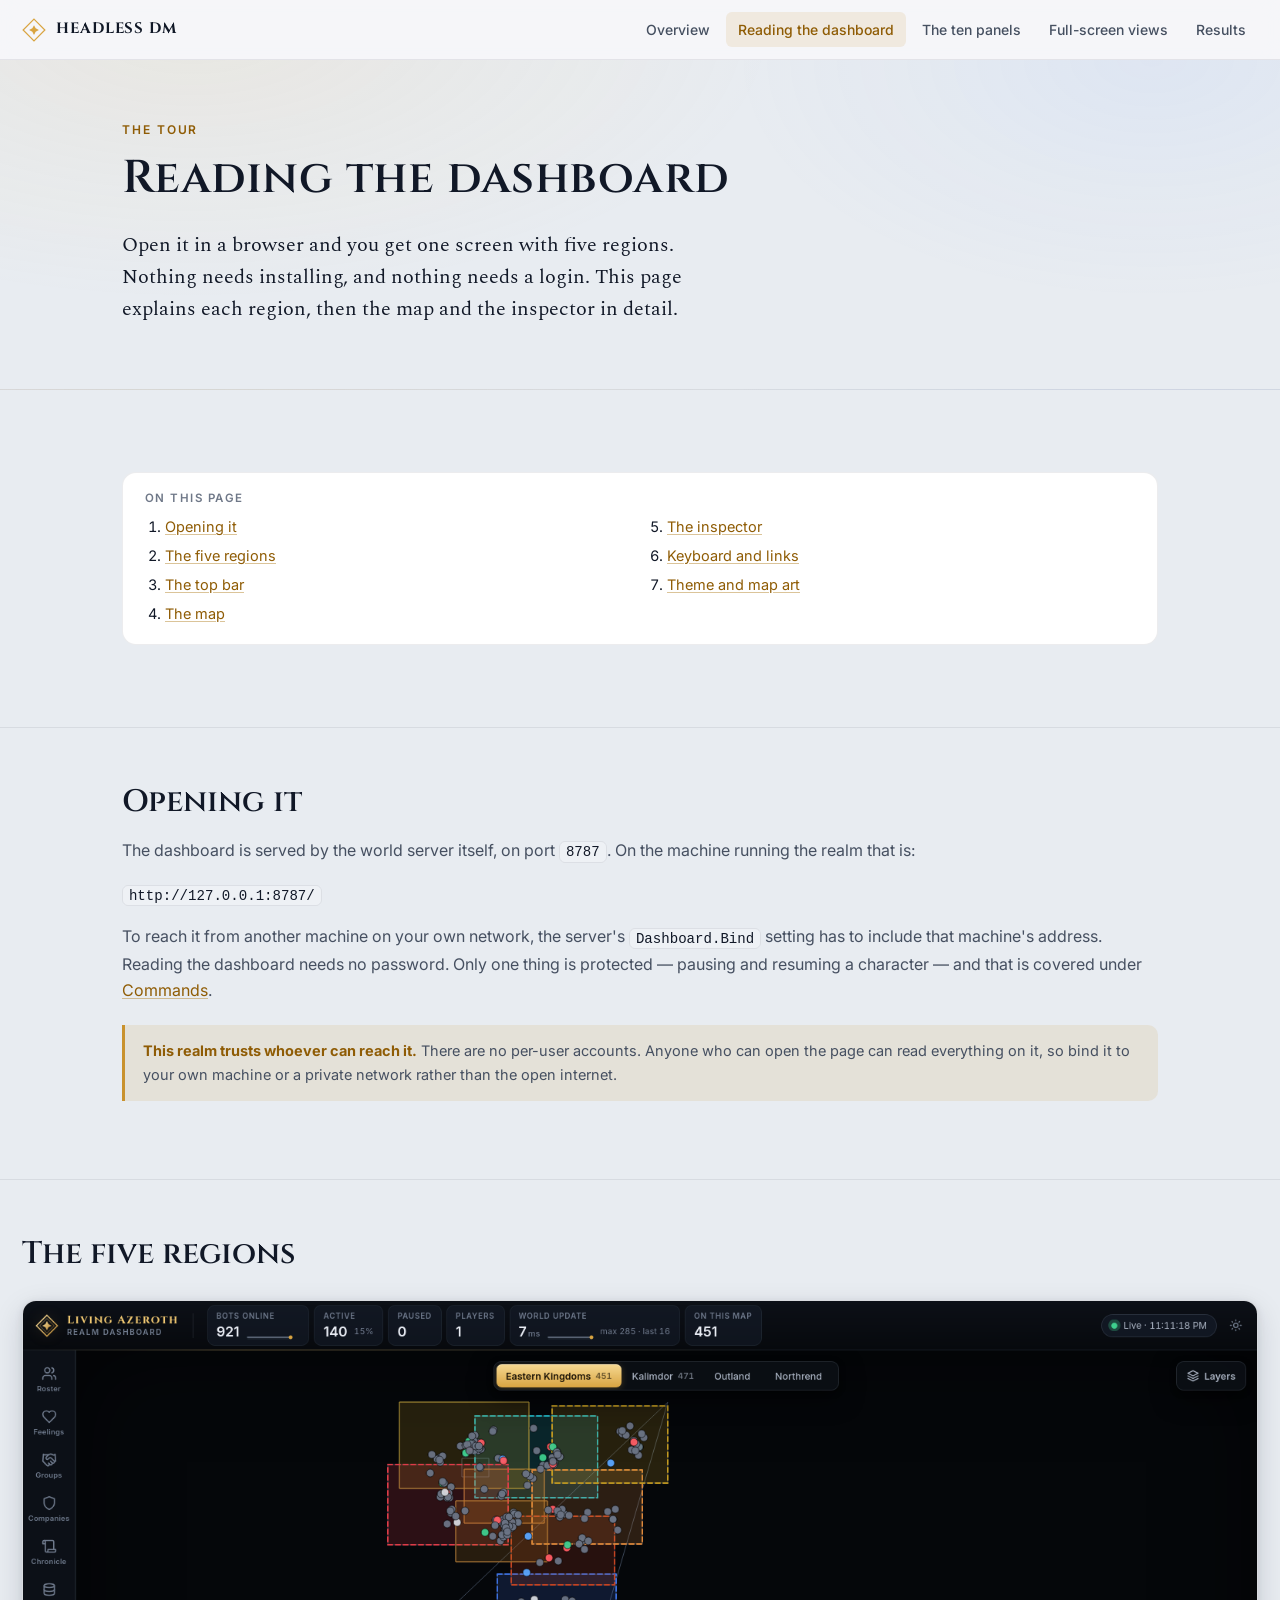
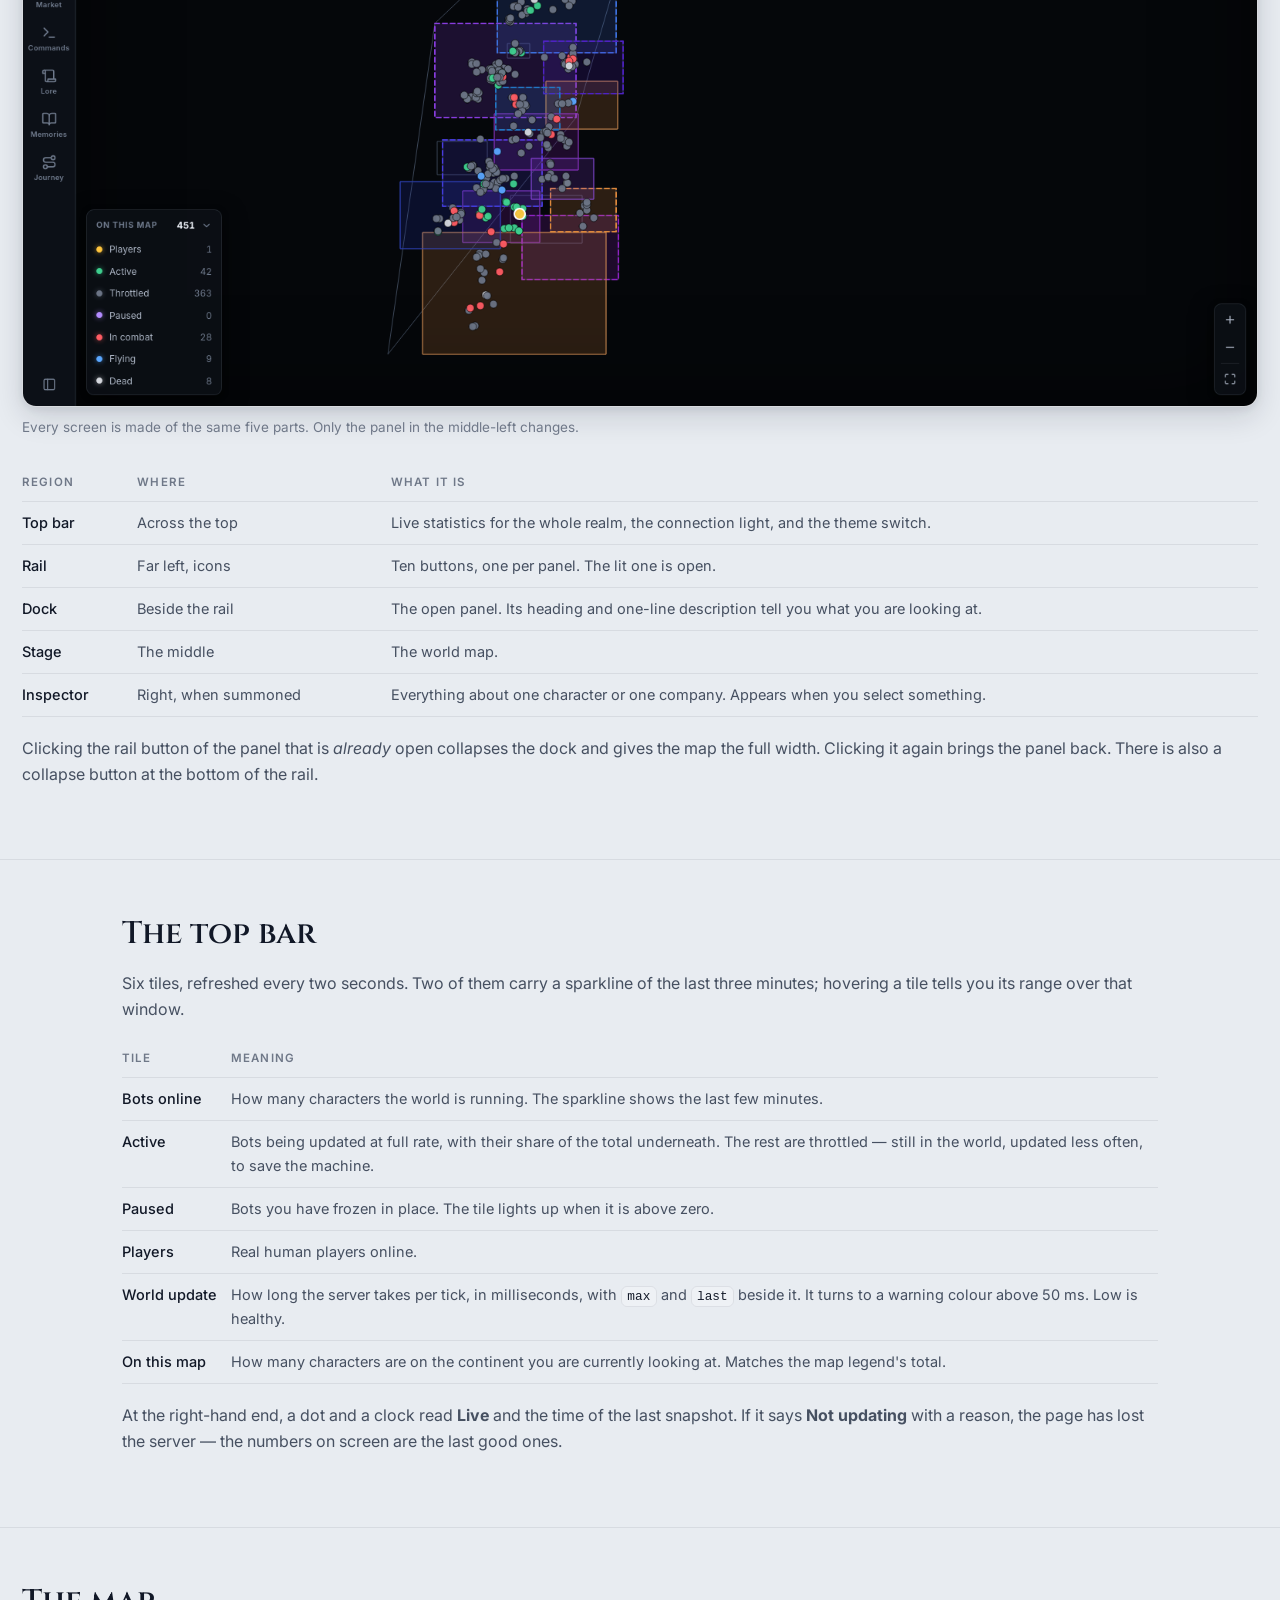
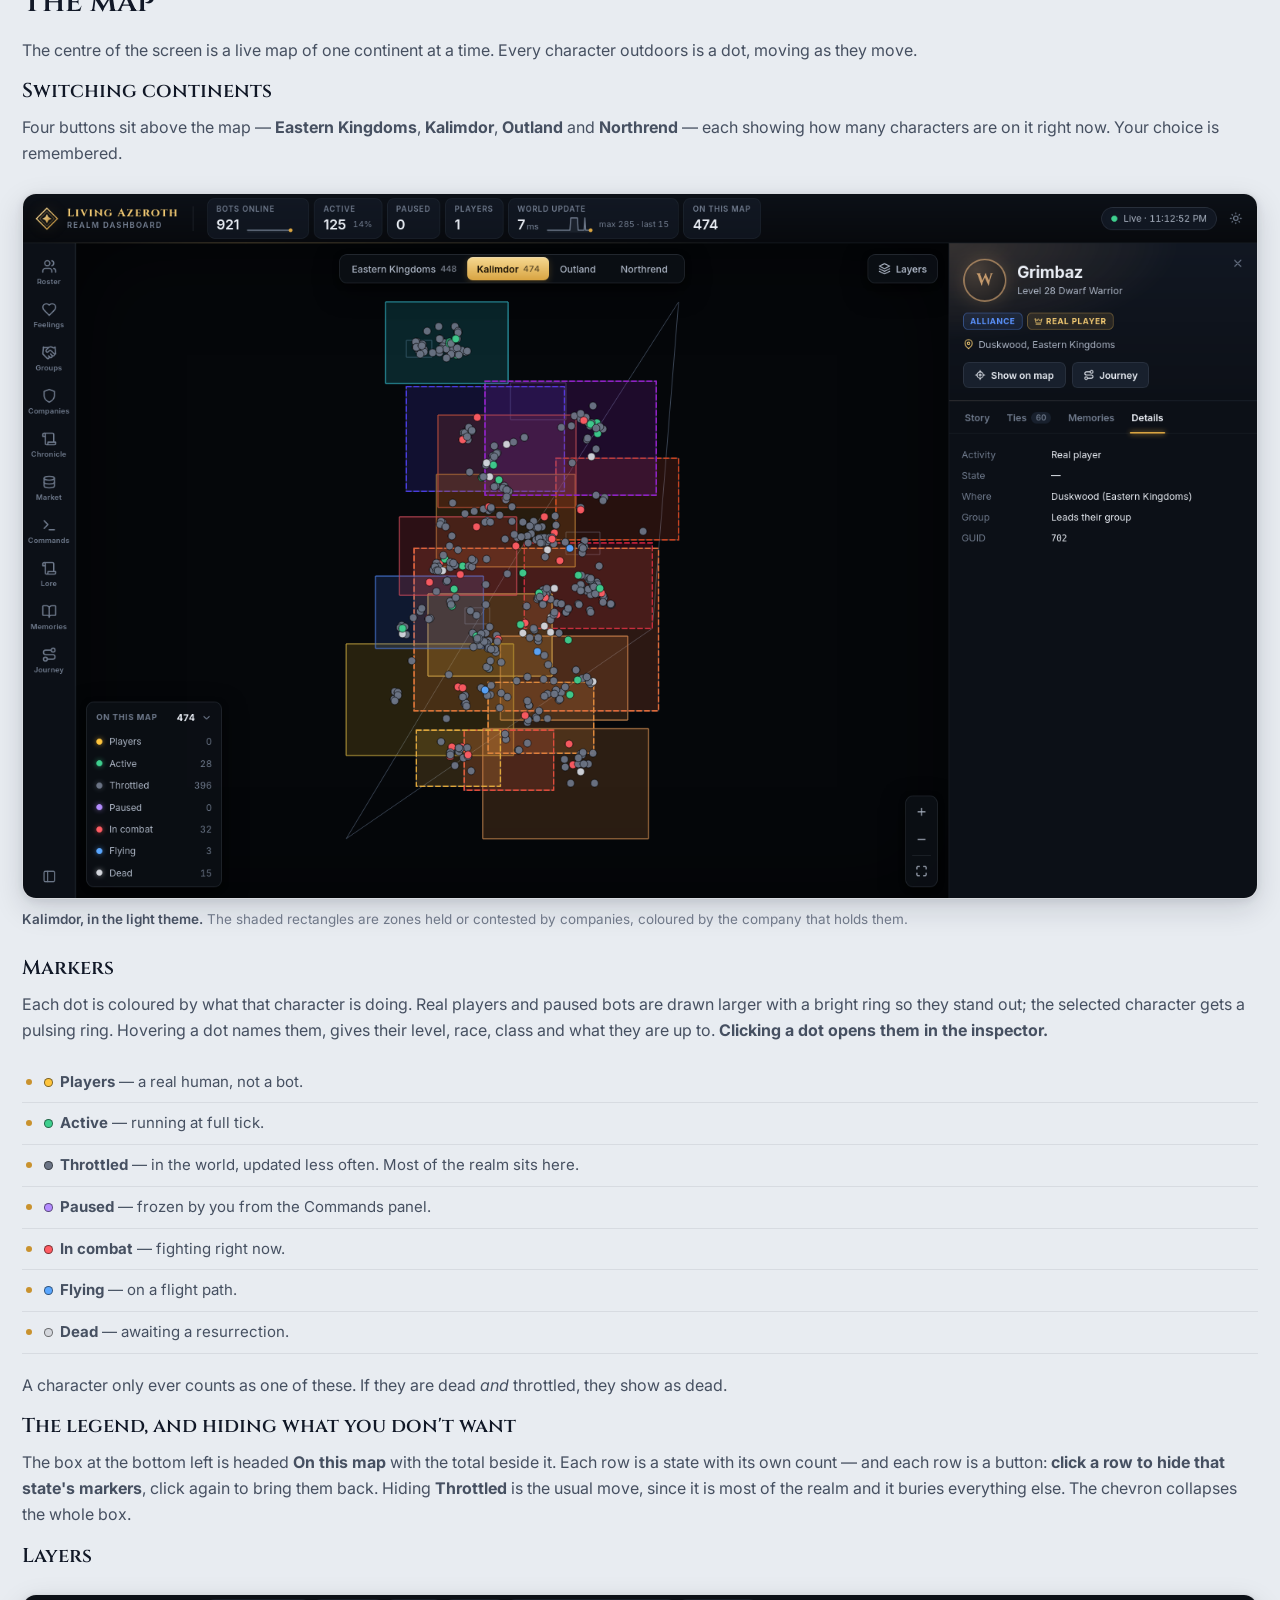
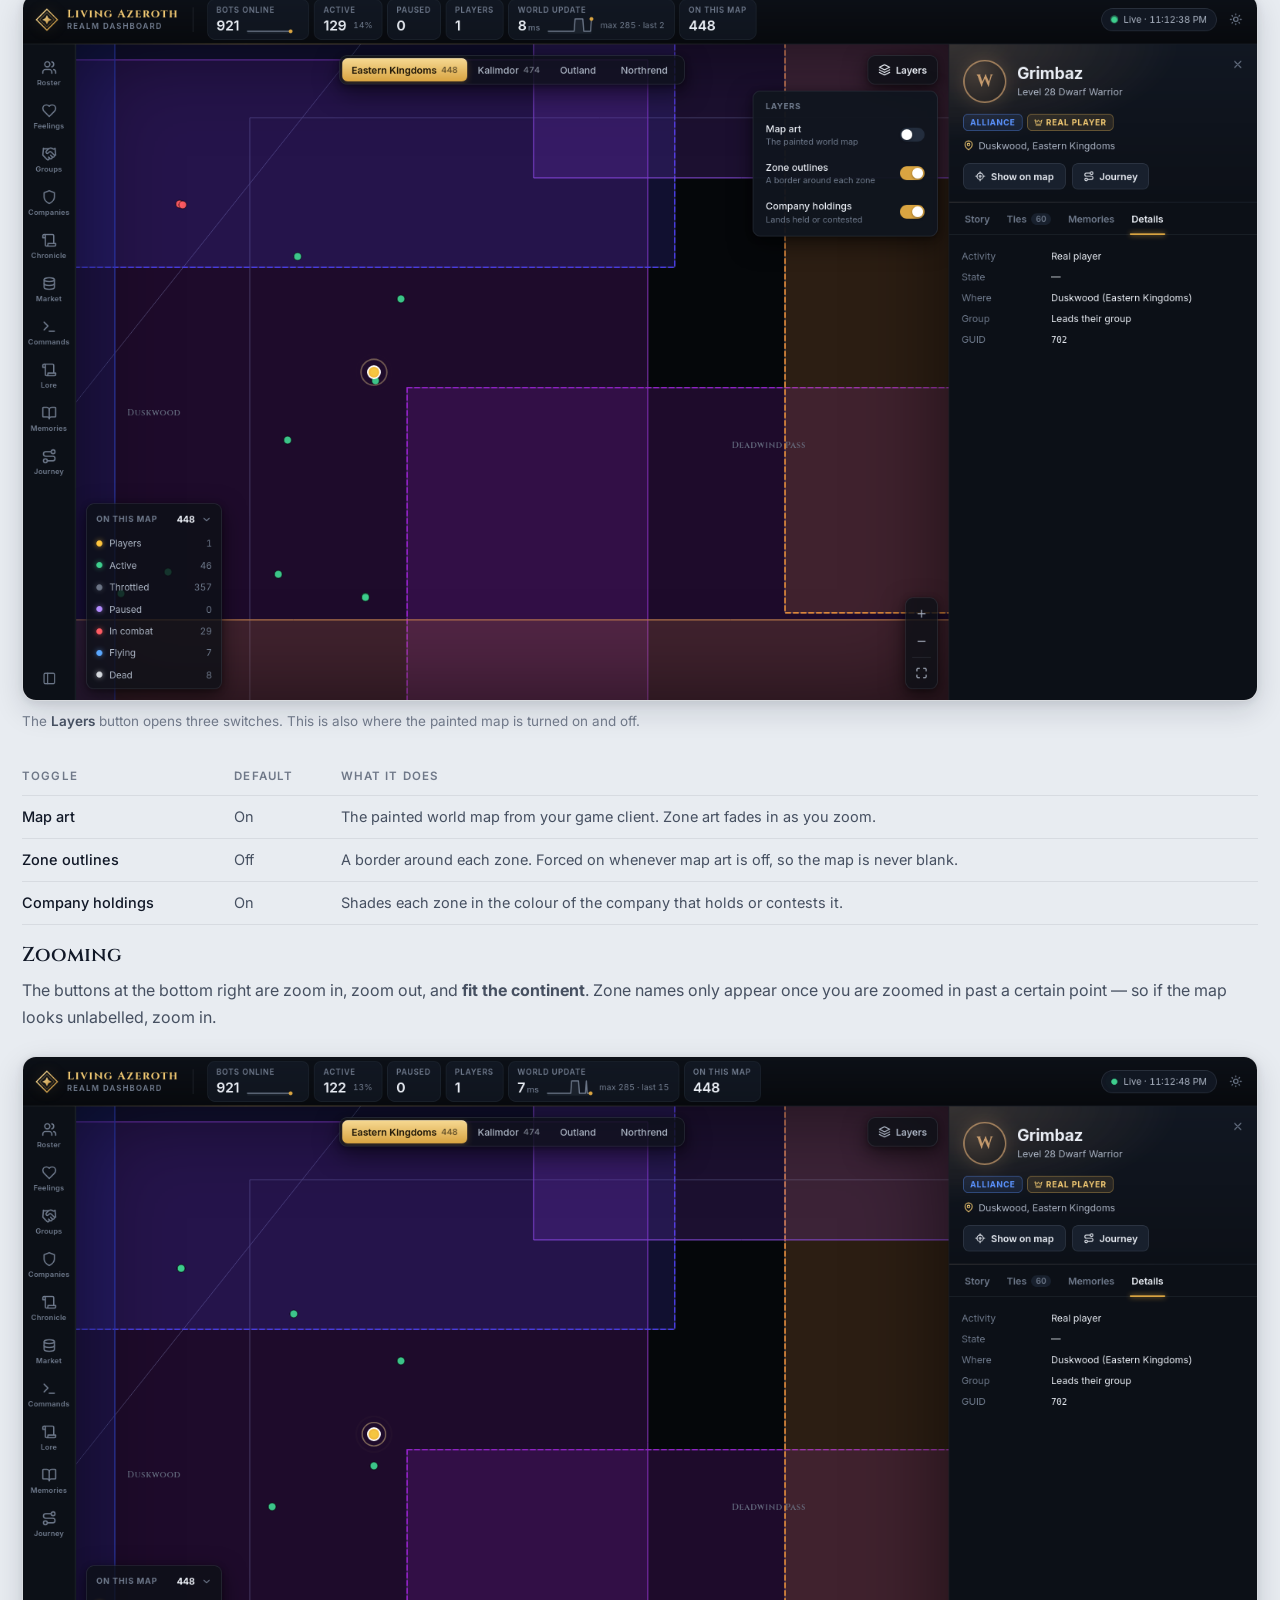
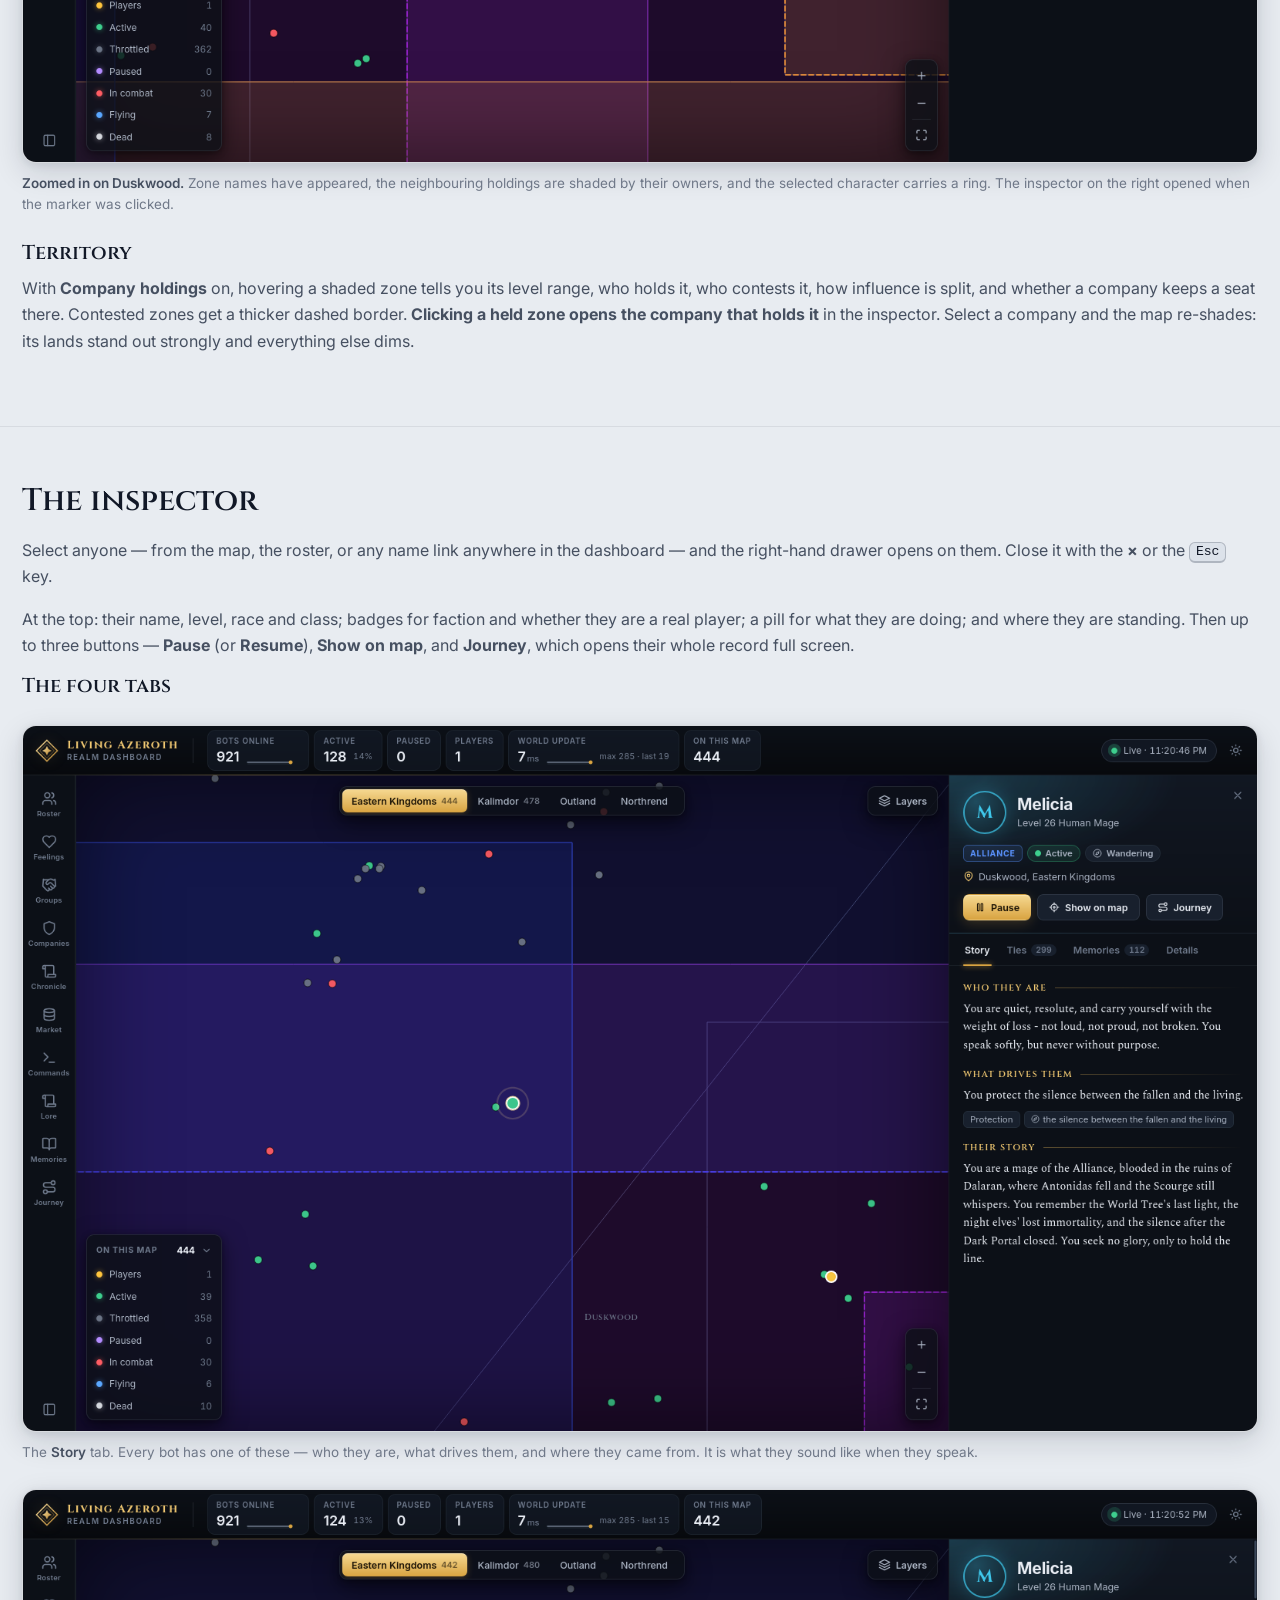
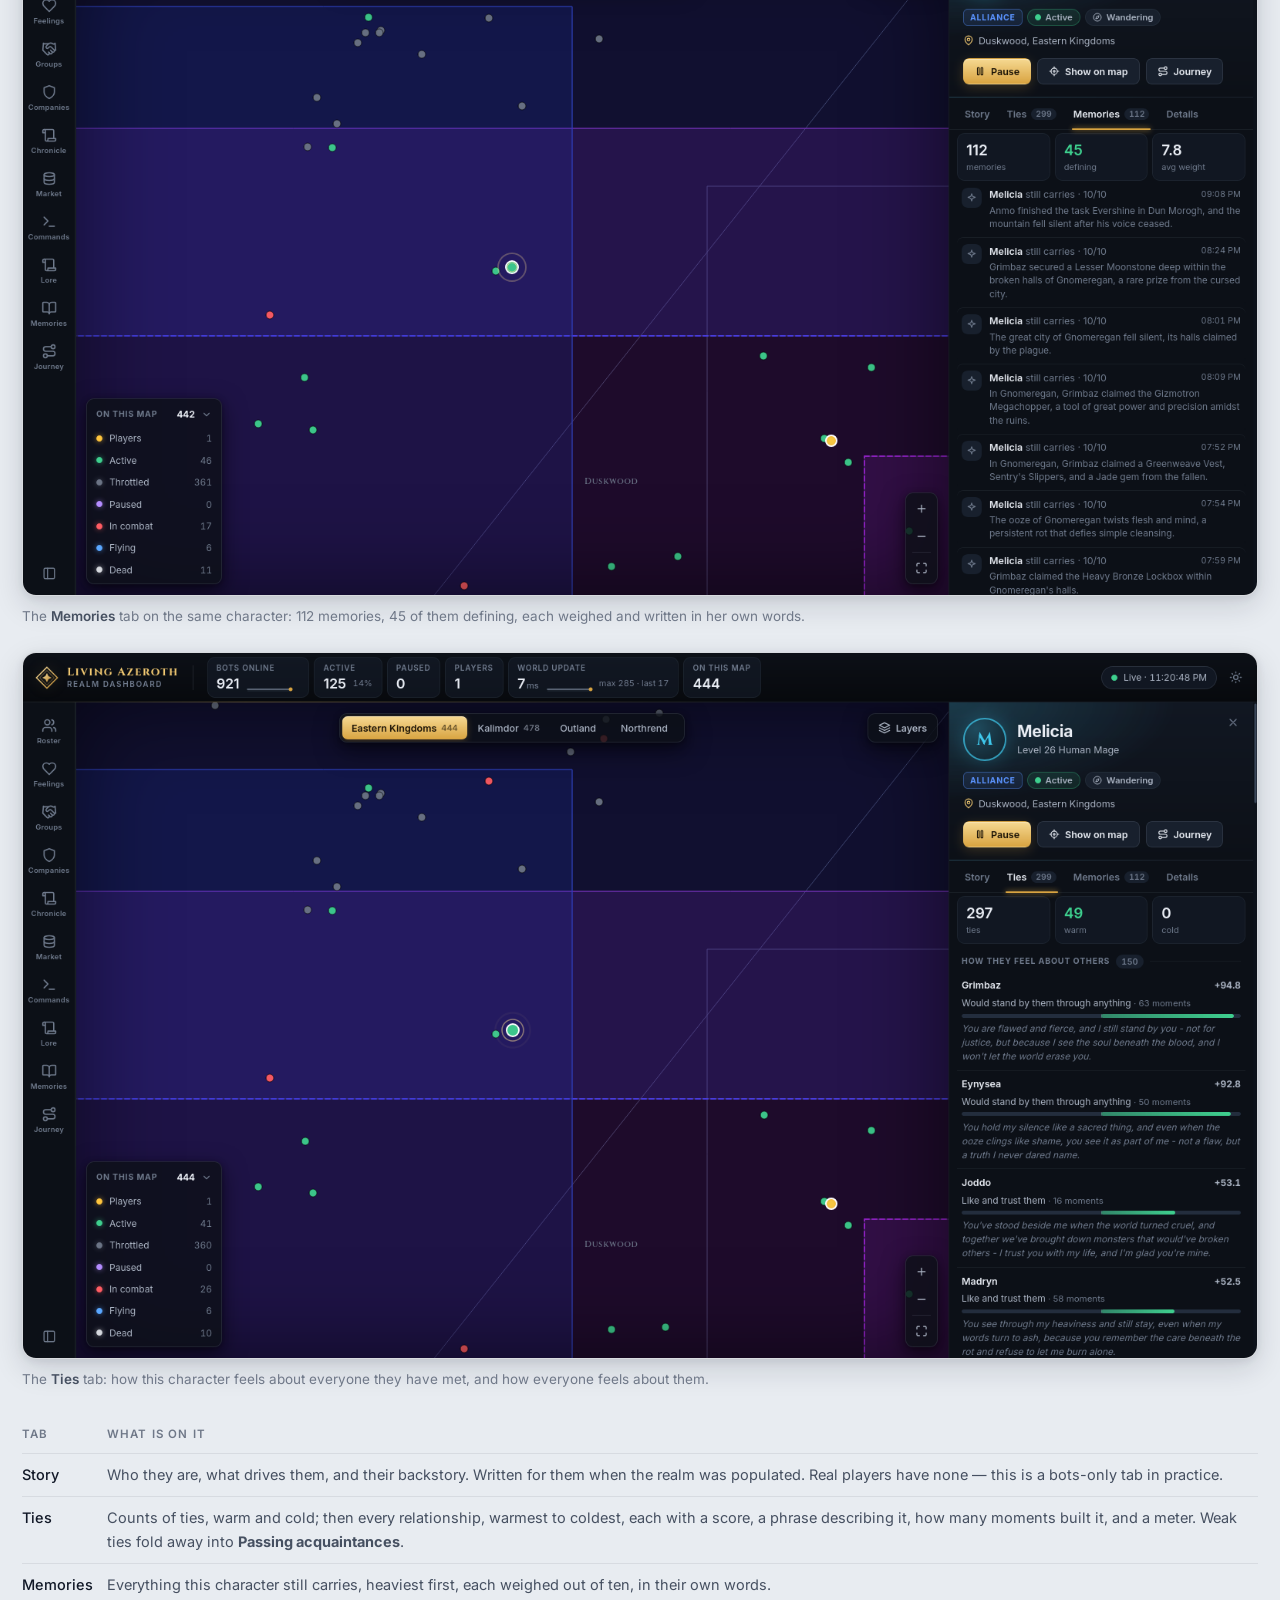
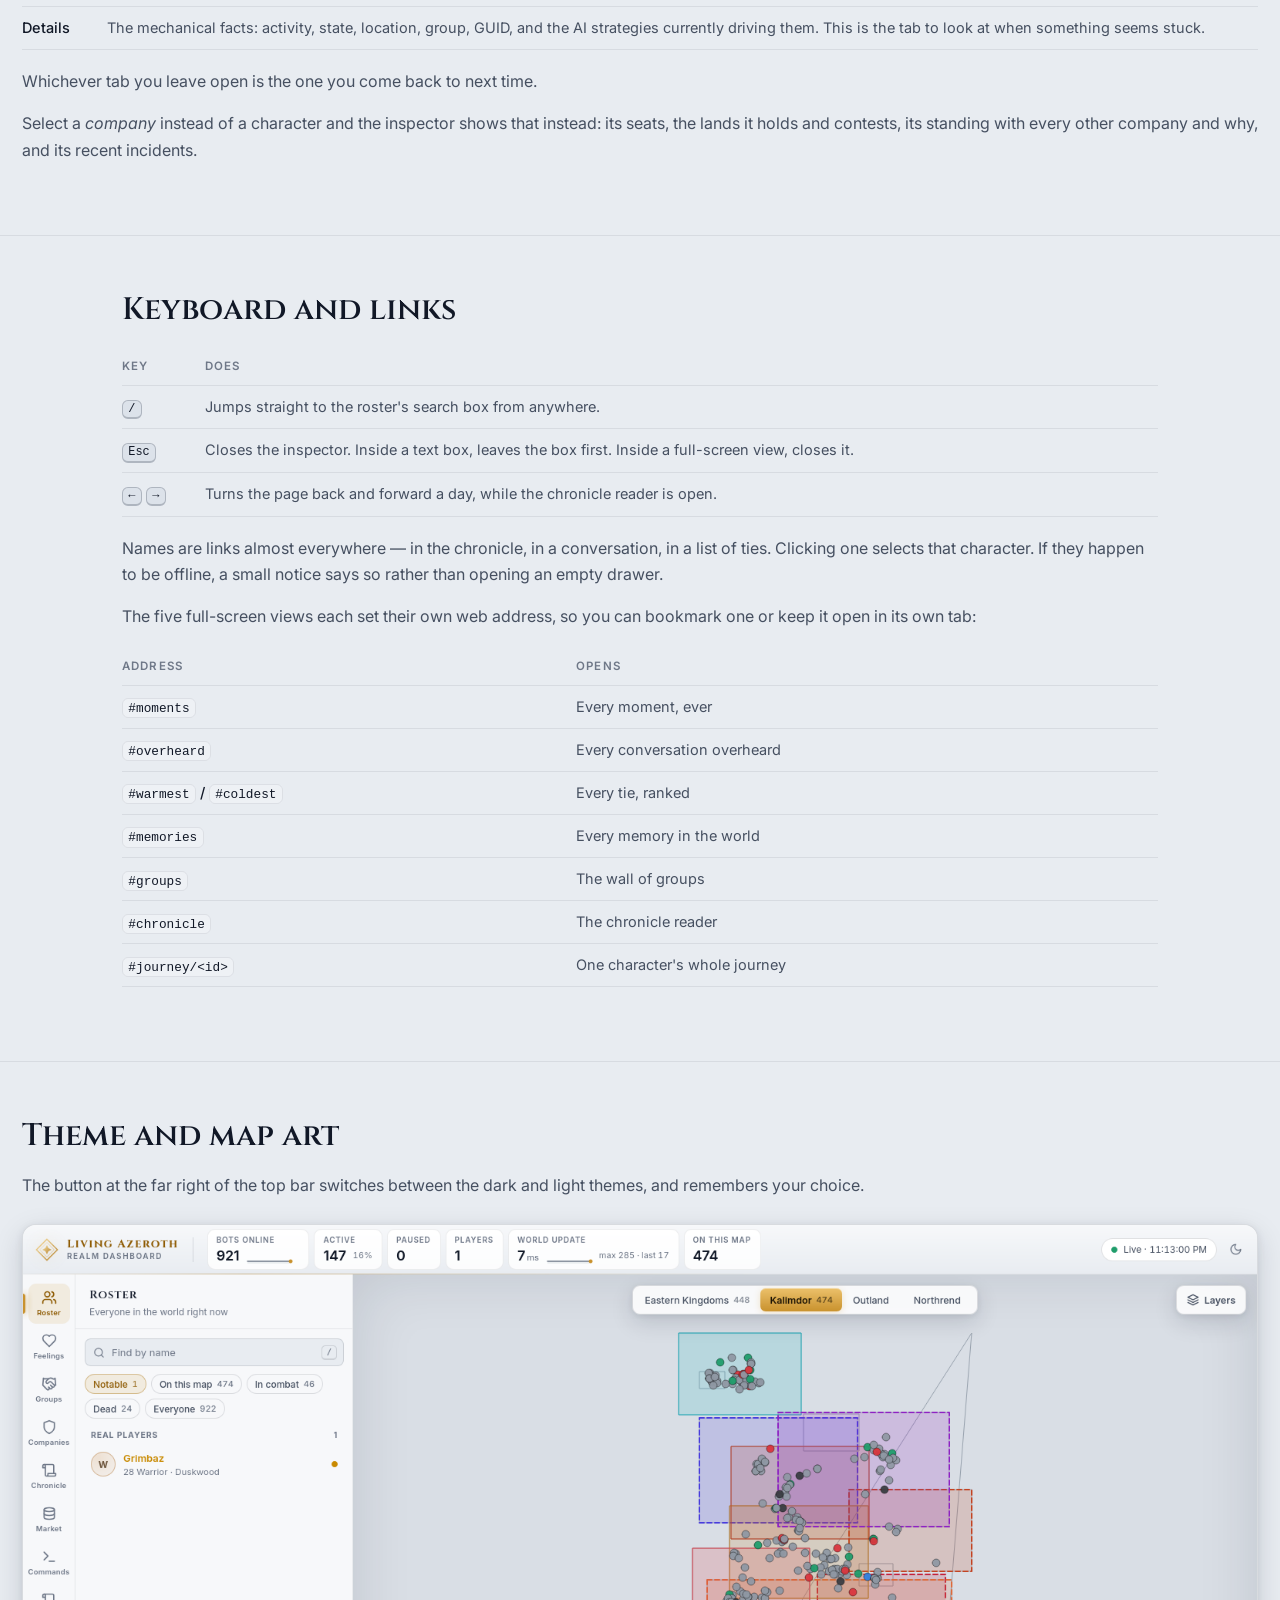
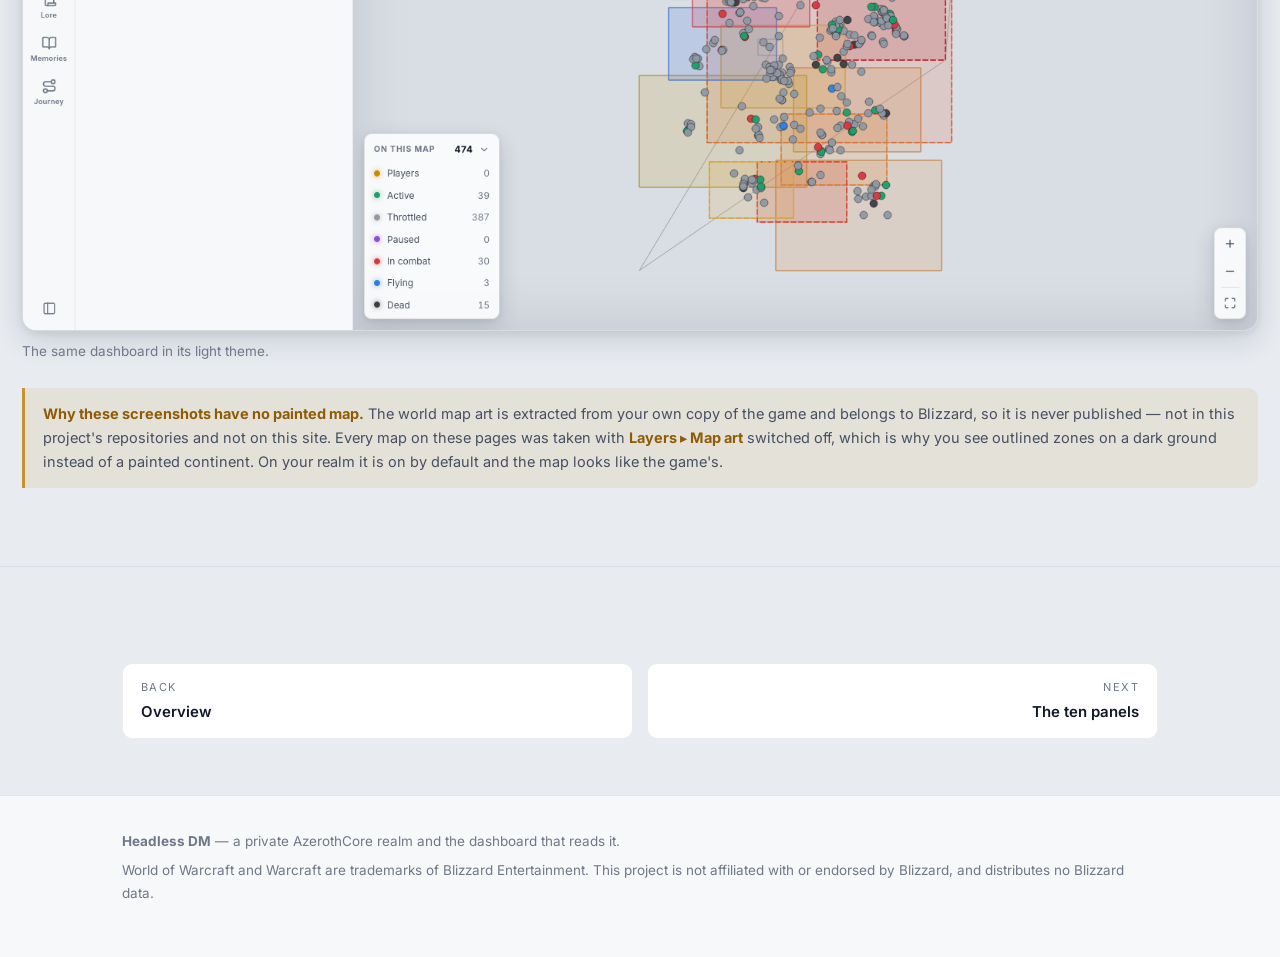
==== dashboard.html @ 5a41db03 "The project site: a guide to reading the realm A self-contained static site for GitHub Pages documen" ====
<!doctype html>
<html lang="en">
<head>
<meta charset="utf-8">
<meta name="viewport" content="width=device-width, initial-scale=1">
<title>Reading the dashboard · Headless DM</title>
<meta name="description" content="The anatomy of the Headless DM dashboard: the top bar, the panel rail, the world map, the inspector, and the keyboard shortcuts.">
<link rel="icon" href="data:image/svg+xml,%3Csvg xmlns='http://www.w3.org/2000/svg' viewBox='0 0 32 32'%3E%3Cpath d='M16 1.5 30.5 16 16 30.5 1.5 16Z' fill='none' stroke='%23d9a441' stroke-width='2'/%3E%3Cpath d='M16 9.5 18.2 13.8 22.5 16 18.2 18.2 16 22.5 13.8 18.2 9.5 16 13.8 13.8Z' fill='%23d9a441'/%3E%3C/svg%3E">
<link rel="preconnect" href="https://fonts.googleapis.com">
<link rel="preconnect" href="https://fonts.gstatic.com" crossorigin>
<link rel="stylesheet" href="https://fonts.googleapis.com/css2?family=Cinzel:wght@500;600;700&family=Inter:wght@400;500;600;700&family=Spectral:ital,wght@0,400;0,500;1,400&display=swap">
<link rel="stylesheet" href="css/site.css">
</head>
<body>

<nav class="nav">
  <a class="nav-brand" href="index.html">
    <svg width="24" height="24" viewBox="0 0 32 32" aria-hidden="true">
      <path d="M16 1.5 30.5 16 16 30.5 1.5 16Z" fill="none" stroke="#d9a441" stroke-width="1.6"/>
      <path d="M16 9.5 18.2 13.8 22.5 16 18.2 18.2 16 22.5 13.8 18.2 9.5 16 13.8 13.8Z" fill="#d9a441"/>
    </svg>
    Headless DM
  </a>
  <div class="nav-links">
    <a href="index.html">Overview</a>
    <a href="dashboard.html" class="on">Reading the dashboard</a>
    <a href="panels.html">The ten panels</a>
    <a href="views.html">Full-screen views</a>
    <a href="results.html">Results</a>
  </div>
</nav>

<header class="hero">
  <div class="wrap">
    <div class="eyebrow">The tour</div>
    <h1>Reading the dashboard</h1>
    <p class="lead">Open it in a browser and you get one screen with five regions. Nothing needs installing, and
    nothing needs a login. This page explains each region, then the map and the inspector in detail.</p>
  </div>
</header>

<section>
  <div class="wrap">
    <div class="toc">
      <h4>On this page</h4>
      <ol>
        <li><a href="#open">Opening it</a></li>
        <li><a href="#anatomy">The five regions</a></li>
        <li><a href="#topbar">The top bar</a></li>
        <li><a href="#map">The map</a></li>
        <li><a href="#inspector">The inspector</a></li>
        <li><a href="#keys">Keyboard and links</a></li>
        <li><a href="#theme">Theme and map art</a></li>
      </ol>
    </div>
  </div>
</section>

<section id="open">
  <div class="wrap">
    <h2>Opening it</h2>
    <p>The dashboard is served by the world server itself, on port <code>8787</code>. On the machine running the
    realm that is:</p>
    <p><code>http://127.0.0.1:8787/</code></p>
    <p>To reach it from another machine on your own network, the server's <code>Dashboard.Bind</code> setting has to
    include that machine's address. Reading the dashboard needs no password. Only one thing is protected — pausing
    and resuming a character — and that is covered under <a href="panels.html#commands">Commands</a>.</p>
    <div class="note">
      <p><b>This realm trusts whoever can reach it.</b> There are no per-user accounts. Anyone who can open the
      page can read everything on it, so bind it to your own machine or a private network rather than the open
      internet.</p>
    </div>
  </div>
</section>

<section id="anatomy">
  <div class="wrap-wide">
    <h2>The five regions</h2>
    <figure>
      <img src="img/panel-roster.png" alt="The dashboard with regions visible: statistics bar across the top, narrow icon rail on the left, the Roster panel beside it, and the map filling the rest.">
      <figcaption>Every screen is made of the same five parts. Only the panel in the middle-left changes.</figcaption>
    </figure>
    <div class="table-scroll">
      <table>
        <thead><tr><th>Region</th><th>Where</th><th>What it is</th></tr></thead>
        <tbody>
          <tr><td>Top bar</td><td>Across the top</td><td>Live statistics for the whole realm, the connection light, and the theme switch.</td></tr>
          <tr><td>Rail</td><td>Far left, icons</td><td>Ten buttons, one per panel. The lit one is open.</td></tr>
          <tr><td>Dock</td><td>Beside the rail</td><td>The open panel. Its heading and one-line description tell you what you are looking at.</td></tr>
          <tr><td>Stage</td><td>The middle</td><td>The world map.</td></tr>
          <tr><td>Inspector</td><td>Right, when summoned</td><td>Everything about one character or one company. Appears when you select something.</td></tr>
        </tbody>
      </table>
    </div>
    <p>Clicking the rail button of the panel that is <em>already</em> open collapses the dock and gives the map the
    full width. Clicking it again brings the panel back. There is also a collapse button at the bottom of the rail.</p>
  </div>
</section>

<section id="topbar">
  <div class="wrap">
    <h2>The top bar</h2>
    <p>Six tiles, refreshed every two seconds. Two of them carry a sparkline of the last three minutes; hovering a
    tile tells you its range over that window.</p>
    <div class="table-scroll">
      <table>
        <thead><tr><th>Tile</th><th>Meaning</th></tr></thead>
        <tbody>
          <tr><td>Bots online</td><td>How many characters the world is running. The sparkline shows the last few minutes.</td></tr>
          <tr><td>Active</td><td>Bots being updated at full rate, with their share of the total underneath. The rest are throttled — still in the world, updated less often, to save the machine.</td></tr>
          <tr><td>Paused</td><td>Bots you have frozen in place. The tile lights up when it is above zero.</td></tr>
          <tr><td>Players</td><td>Real human players online.</td></tr>
          <tr><td>World update</td><td>How long the server takes per tick, in milliseconds, with <code>max</code> and <code>last</code> beside it. It turns to a warning colour above 50 ms. Low is healthy.</td></tr>
          <tr><td>On this map</td><td>How many characters are on the continent you are currently looking at. Matches the map legend's total.</td></tr>
        </tbody>
      </table>
    </div>
    <p>At the right-hand end, a dot and a clock read <b>Live</b> and the time of the last snapshot. If it says
    <b>Not updating</b> with a reason, the page has lost the server — the numbers on screen are the last good ones.</p>
  </div>
</section>

<section id="map">
  <div class="wrap-wide">
    <h2>The map</h2>
    <p>The centre of the screen is a live map of one continent at a time. Every character outdoors is a dot, moving
    as they move.</p>

    <h3>Switching continents</h3>
    <p>Four buttons sit above the map — <b>Eastern Kingdoms</b>, <b>Kalimdor</b>, <b>Outland</b> and
    <b>Northrend</b> — each showing how many characters are on it right now. Your choice is remembered.</p>
    <figure>
      <img src="img/map-kalimdor.png" alt="The map switched to Kalimdor in the light theme, zones shaded in company colours, hundreds of markers spread across the continent.">
      <figcaption><b>Kalimdor, in the light theme.</b> The shaded rectangles are zones held or contested by
      companies, coloured by the company that holds them.</figcaption>
    </figure>

    <h3>Markers</h3>
    <p>Each dot is coloured by what that character is doing. Real players and paused bots are drawn larger with a
    bright ring so they stand out; the selected character gets a pulsing ring. Hovering a dot names them, gives
    their level, race, class and what they are up to. <b>Clicking a dot opens them in the inspector.</b></p>
    <ul class="plain">
      <li><span class="dot d-players"></span><b>Players</b> — a real human, not a bot.</li>
      <li><span class="dot d-active"></span><b>Active</b> — running at full tick.</li>
      <li><span class="dot d-idle"></span><b>Throttled</b> — in the world, updated less often. Most of the realm sits here.</li>
      <li><span class="dot d-paused"></span><b>Paused</b> — frozen by you from the Commands panel.</li>
      <li><span class="dot d-combat"></span><b>In combat</b> — fighting right now.</li>
      <li><span class="dot d-flight"></span><b>Flying</b> — on a flight path.</li>
      <li><span class="dot d-dead"></span><b>Dead</b> — awaiting a resurrection.</li>
    </ul>
    <p>A character only ever counts as one of these. If they are dead <em>and</em> throttled, they show as dead.</p>

    <h3>The legend, and hiding what you don't want</h3>
    <p>The box at the bottom left is headed <b>On this map</b> with the total beside it. Each row is a state with
    its own count — and each row is a button: <b>click a row to hide that state's markers</b>, click again to bring
    them back. Hiding <b>Throttled</b> is the usual move, since it is most of the realm and it buries everything
    else. The chevron collapses the whole box.</p>

    <h3>Layers</h3>
    <figure>
      <img src="img/map-layers.png" alt="The Layers popover open over the map, showing three toggle switches: Map art off, Zone outlines on, Company holdings on.">
      <figcaption>The <b>Layers</b> button opens three switches. This is also where the painted map is turned on
      and off.</figcaption>
    </figure>
    <div class="table-scroll">
      <table>
        <thead><tr><th>Toggle</th><th>Default</th><th>What it does</th></tr></thead>
        <tbody>
          <tr><td>Map art</td><td>On</td><td>The painted world map from your game client. Zone art fades in as you zoom.</td></tr>
          <tr><td>Zone outlines</td><td>Off</td><td>A border around each zone. Forced on whenever map art is off, so the map is never blank.</td></tr>
          <tr><td>Company holdings</td><td>On</td><td>Shades each zone in the colour of the company that holds or contests it.</td></tr>
        </tbody>
      </table>
    </div>

    <h3>Zooming</h3>
    <p>The buttons at the bottom right are zoom in, zoom out, and <b>fit the continent</b>. Zone names only appear
    once you are zoomed in past a certain point — so if the map looks unlabelled, zoom in.</p>
    <figure>
      <img src="img/map-zoom.png" alt="The map zoomed into Duskwood and Deadwind Pass, zone names labelled, a selected player marker with a ring, and the inspector open on the right.">
      <figcaption><b>Zoomed in on Duskwood.</b> Zone names have appeared, the neighbouring holdings are shaded by
      their owners, and the selected character carries a ring. The inspector on the right opened when the marker
      was clicked.</figcaption>
    </figure>

    <h3>Territory</h3>
    <p>With <b>Company holdings</b> on, hovering a shaded zone tells you its level range, who holds it, who
    contests it, how influence is split, and whether a company keeps a seat there. Contested zones get a thicker
    dashed border. <b>Clicking a held zone opens the company that holds it</b> in the inspector. Select a company
    and the map re-shades: its lands stand out strongly and everything else dims.</p>
  </div>
</section>

<section id="inspector">
  <div class="wrap-wide">
    <h2>The inspector</h2>
    <p>Select anyone — from the map, the roster, or any name link anywhere in the dashboard — and the right-hand
    drawer opens on them. Close it with the <b>×</b> or the <kbd>Esc</kbd> key.</p>
    <p>At the top: their name, level, race and class; badges for faction and whether they are a real player; a pill
    for what they are doing; and where they are standing. Then up to three buttons — <b>Pause</b> (or
    <b>Resume</b>), <b>Show on map</b>, and <b>Journey</b>, which opens their whole record full screen.</p>

    <h3>The four tabs</h3>
    <figure>
      <img src="img/inspector-story.png" alt="The inspector open on Melicia, a level 26 human mage, showing the Story tab with sections headed Who they are, What drives them, and Their story.">
      <figcaption>The <b>Story</b> tab. Every bot has one of these — who they are, what drives them, and where
      they came from. It is what they sound like when they speak.</figcaption>
    </figure>
    <figure>
      <img src="img/inspector-memories.png" alt="The inspector Memories tab showing 112 memories, 45 defining, average weight 7.8, and a list of memories each weighed ten out of ten.">
      <figcaption>The <b>Memories</b> tab on the same character: 112 memories, 45 of them defining, each weighed
      and written in her own words.</figcaption>
    </figure>
    <figure>
      <img src="img/inspector-ties.png" alt="The inspector open on a character with the Ties tab selected, showing counts and a list of relationships with scores and meters.">
      <figcaption>The <b>Ties</b> tab: how this character feels about everyone they have met, and how everyone
      feels about them.</figcaption>
    </figure>
    <div class="table-scroll">
      <table>
        <thead><tr><th>Tab</th><th>What is on it</th></tr></thead>
        <tbody>
          <tr><td>Story</td><td>Who they are, what drives them, and their backstory. Written for them when the realm was populated. Real players have none — this is a bots-only tab in practice.</td></tr>
          <tr><td>Ties</td><td>Counts of ties, warm and cold; then every relationship, warmest to coldest, each with a score, a phrase describing it, how many moments built it, and a meter. Weak ties fold away into <b>Passing acquaintances</b>.</td></tr>
          <tr><td>Memories</td><td>Everything this character still carries, heaviest first, each weighed out of ten, in their own words.</td></tr>
          <tr><td>Details</td><td>The mechanical facts: activity, state, location, group, GUID, and the AI strategies currently driving them. This is the tab to look at when something seems stuck.</td></tr>
        </tbody>
      </table>
    </div>
    <p>Whichever tab you leave open is the one you come back to next time.</p>
    <p>Select a <em>company</em> instead of a character and the inspector shows that instead: its seats, the lands
    it holds and contests, its standing with every other company and why, and its recent incidents.</p>
  </div>
</section>

<section id="keys">
  <div class="wrap">
    <h2>Keyboard and links</h2>
    <div class="table-scroll">
      <table>
        <thead><tr><th>Key</th><th>Does</th></tr></thead>
        <tbody>
          <tr><td><kbd>/</kbd></td><td>Jumps straight to the roster's search box from anywhere.</td></tr>
          <tr><td><kbd>Esc</kbd></td><td>Closes the inspector. Inside a text box, leaves the box first. Inside a full-screen view, closes it.</td></tr>
          <tr><td><kbd>←</kbd> <kbd>→</kbd></td><td>Turns the page back and forward a day, while the chronicle reader is open.</td></tr>
        </tbody>
      </table>
    </div>
    <p>Names are links almost everywhere — in the chronicle, in a conversation, in a list of ties. Clicking one
    selects that character. If they happen to be offline, a small notice says so rather than opening an empty
    drawer.</p>
    <p>The five full-screen views each set their own web address, so you can bookmark one or keep it open in its
    own tab:</p>
    <div class="table-scroll">
      <table>
        <thead><tr><th>Address</th><th>Opens</th></tr></thead>
        <tbody>
          <tr><td><code>#moments</code></td><td>Every moment, ever</td></tr>
          <tr><td><code>#overheard</code></td><td>Every conversation overheard</td></tr>
          <tr><td><code>#warmest</code> / <code>#coldest</code></td><td>Every tie, ranked</td></tr>
          <tr><td><code>#memories</code></td><td>Every memory in the world</td></tr>
          <tr><td><code>#groups</code></td><td>The wall of groups</td></tr>
          <tr><td><code>#chronicle</code></td><td>The chronicle reader</td></tr>
          <tr><td><code>#journey/&lt;id&gt;</code></td><td>One character's whole journey</td></tr>
        </tbody>
      </table>
    </div>
  </div>
</section>

<section id="theme">
  <div class="wrap-wide">
    <h2>Theme and map art</h2>
    <p>The button at the far right of the top bar switches between the dark and light themes, and remembers your
    choice.</p>
    <figure>
      <img src="img/light-overview.png" alt="The whole dashboard in its light theme, showing Kalimdor with company holdings in pale colours.">
      <figcaption>The same dashboard in its light theme.</figcaption>
    </figure>
    <div class="note">
      <p><b>Why these screenshots have no painted map.</b> The world map art is extracted from your own copy of the
      game and belongs to Blizzard, so it is never published — not in this project's repositories and not on this
      site. Every map on these pages was taken with <b>Layers ▸ Map art</b> switched off, which is why you see
      outlined zones on a dark ground instead of a painted continent. On your realm it is on by default and the map
      looks like the game's.</p>
    </div>
  </div>
</section>

<section>
  <div class="wrap">
    <div class="pager">
      <a href="index.html"><span class="dir">Back</span><span class="ttl">Overview</span></a>
      <a class="next" href="panels.html"><span class="dir">Next</span><span class="ttl">The ten panels</span></a>
    </div>
  </div>
</section>

<footer>
  <div class="wrap">
    <p><b>Headless DM</b> — a private AzerothCore realm and the dashboard that reads it.</p>
    <p>World of Warcraft and Warcraft are trademarks of Blizzard Entertainment. This project is not affiliated with
    or endorsed by Blizzard, and distributes no Blizzard data.</p>
  </div>
</footer>

</body>
</html>
---- css/site.css ----
/* Headless DM — project site.
   The palette, type and shapes follow the dashboard's own tokens.css so the guide and the
   thing it documents look like one system. Dark is the default; light follows the reader. */

:root {
  color-scheme: dark;

  --bg-0: #07090d;
  --bg-1: #0c1017;
  --bg-2: #111722;
  --bg-3: #18202d;
  --bg-4: #232d3d;

  --line: rgba(160, 174, 192, .09);
  --line-2: rgba(160, 174, 192, .16);
  --line-3: rgba(160, 174, 192, .28);

  --ink: #e9edf4;
  --ink-2: #aab3c2;
  --ink-3: #6f7a8c;

  --gold: #d9a441;
  --gold-hi: #f6d992;
  --gold-text: #f0c872;
  --gold-ink: #1b1306;
  --gold-wash: rgba(232, 184, 90, .12);
  --gold-line: rgba(232, 184, 90, .38);

  --warm: #3ecf8e;
  --cold: #ff6b6b;
  --warn: #fab219;
  --alliance: #5b93ff;
  --horde: #f0555a;

  --shadow-1: 0 1px 2px rgba(0, 0, 0, .4);
  --shadow-2: 0 10px 30px rgba(0, 0, 0, .5), 0 2px 8px rgba(0, 0, 0, .35);
  --radius-s: 6px;
  --radius: 10px;
  --radius-l: 14px;

  --font-ui: "Inter", system-ui, -apple-system, "Segoe UI", sans-serif;
  --font-display: "Cinzel", "Trajan Pro", Georgia, serif;
  --font-prose: "Spectral", Georgia, "Times New Roman", serif;
  --font-mono: ui-monospace, "SFMono-Regular", "JetBrains Mono", Menlo, monospace;

  --wrap: 1080px;
}

@media (prefers-color-scheme: light) {
  :root:not([data-theme="dark"]) {
    color-scheme: light;
    --bg-0: #e8ecf1;
    --bg-1: #f7f8fa;
    --bg-2: #ffffff;
    --bg-3: #eef1f5;
    --bg-4: #dce2ea;
    --line: rgba(15, 23, 42, .08);
    --line-2: rgba(15, 23, 42, .13);
    --line-3: rgba(15, 23, 42, .22);
    --ink: #111827;
    --ink-2: #465061;
    --ink-3: #6f7888;
    --gold: #c9922e;
    --gold-hi: #ecc16b;
    --gold-text: #8f5c05;
    --gold-wash: rgba(201, 146, 46, .13);
    --gold-line: rgba(176, 124, 30, .45);
    --warm: #0f8456;
    --cold: #cf3038;
    --warn: #b77900;
    --alliance: #2563eb;
    --horde: #c02a33;
    --shadow-1: 0 1px 2px rgba(15, 23, 42, .08);
    --shadow-2: 0 10px 30px rgba(15, 23, 42, .14), 0 2px 8px rgba(15, 23, 42, .08);
  }
}

* { box-sizing: border-box; }

html { scroll-behavior: smooth; scroll-padding-top: 84px; }

body {
  margin: 0;
  background: var(--bg-0);
  color: var(--ink);
  font-family: var(--font-ui);
  font-size: 16px;
  line-height: 1.65;
  -webkit-font-smoothing: antialiased;
}

img { max-width: 100%; }

a { color: var(--gold-text); text-decoration-color: var(--gold-line); text-underline-offset: 2px; }
a:hover { color: var(--gold-hi); }

code, kbd {
  font-family: var(--font-mono);
  font-size: .88em;
}
code {
  background: var(--bg-3);
  border: 1px solid var(--line);
  border-radius: var(--radius-s);
  padding: .12em .42em;
  color: var(--ink);
}
kbd {
  background: var(--bg-4);
  border: 1px solid var(--line-3);
  border-bottom-width: 2px;
  border-radius: var(--radius-s);
  padding: .1em .45em;
  font-size: .82em;
  color: var(--ink);
  white-space: nowrap;
}

/* ---- Top navigation ---- */

.nav {
  position: sticky;
  top: 0;
  z-index: 50;
  display: flex;
  align-items: center;
  gap: 18px;
  flex-wrap: wrap;
  padding: 12px 22px;
  background: color-mix(in srgb, var(--bg-1) 88%, transparent);
  backdrop-filter: blur(12px);
  border-bottom: 1px solid var(--line);
}
.nav-brand {
  display: flex;
  align-items: center;
  gap: 10px;
  font-family: var(--font-display);
  font-weight: 700;
  letter-spacing: .06em;
  text-transform: uppercase;
  font-size: 15px;
  color: var(--ink);
  text-decoration: none;
}
.nav-brand:hover { color: var(--gold-hi); }
.nav-links { display: flex; gap: 4px; flex-wrap: wrap; margin-left: auto; }
.nav-links a {
  padding: 6px 12px;
  border-radius: var(--radius-s);
  font-size: 14px;
  font-weight: 500;
  color: var(--ink-2);
  text-decoration: none;
}
.nav-links a:hover { background: var(--bg-3); color: var(--ink); }
.nav-links a.on { background: var(--gold-wash); color: var(--gold-text); }

/* ---- Layout ---- */

.wrap { max-width: var(--wrap); margin: 0 auto; padding-inline: 22px; }
.wrap-wide { max-width: 1320px; margin: 0 auto; padding-inline: 22px; }

section { padding-block: 56px; }
section + section { border-top: 1px solid var(--line); }

h1, h2, h3, h4 { font-family: var(--font-display); font-weight: 600; line-height: 1.22; margin: 0 0 .5em; }
h1 { font-size: clamp(30px, 5vw, 46px); letter-spacing: .01em; }
h2 { font-size: clamp(23px, 3.4vw, 31px); }
h3 { font-size: 20px; }
h4 { font-size: 16px; font-family: var(--font-ui); font-weight: 600; }

p { margin: 0 0 1em; color: var(--ink-2); }
p.lead {
  font-family: var(--font-prose);
  font-size: clamp(17px, 2.1vw, 20px);
  line-height: 1.6;
  color: var(--ink);
}

.eyebrow {
  font-size: 12px;
  font-weight: 600;
  letter-spacing: .16em;
  text-transform: uppercase;
  color: var(--gold-text);
  margin-bottom: 10px;
}

.muted { color: var(--ink-3); }

/* ---- Hero ---- */

.hero {
  padding-block: 60px 44px;
  background:
    radial-gradient(900px 420px at 15% -10%, rgba(232, 184, 90, .10), transparent 65%),
    radial-gradient(700px 400px at 90% 0%, rgba(91, 147, 255, .07), transparent 60%);
  border-bottom: 1px solid var(--line);
}
.hero h1 { max-width: 26ch; }
.hero .lead { max-width: 62ch; }

.cta-row { display: flex; gap: 12px; flex-wrap: wrap; margin-top: 26px; }
.btn {
  display: inline-flex;
  align-items: center;
  gap: 8px;
  padding: 10px 18px;
  border-radius: var(--radius);
  border: 1px solid var(--line-2);
  background: var(--bg-3);
  color: var(--ink);
  font-weight: 600;
  font-size: 14.5px;
  text-decoration: none;
}
.btn:hover { border-color: var(--line-3); background: var(--bg-4); color: var(--ink); }
.btn-primary {
  background: linear-gradient(180deg, var(--gold-hi), var(--gold));
  border-color: var(--gold-line);
  color: var(--gold-ink);
}
.btn-primary:hover { filter: brightness(1.07); color: var(--gold-ink); }

/* ---- Figures ---- */

figure { margin: 26px 0; }
figure img {
  display: block;
  width: 100%;
  border-radius: var(--radius-l);
  border: 1px solid var(--line-2);
  box-shadow: var(--shadow-2);
  background: var(--bg-1);
}
figcaption {
  margin-top: 10px;
  font-size: 13.5px;
  color: var(--ink-3);
  line-height: 1.55;
}
figcaption b { color: var(--ink-2); font-weight: 600; }

/* ---- Cards ---- */

.grid { display: grid; gap: 18px; }
.grid-2 { grid-template-columns: repeat(auto-fit, minmax(290px, 1fr)); }
.grid-3 { grid-template-columns: repeat(auto-fit, minmax(230px, 1fr)); }

.card {
  background: var(--bg-2);
  border: 1px solid var(--line);
  border-radius: var(--radius-l);
  padding: 20px 22px;
}
.card h3 { margin-bottom: .35em; }
.card p:last-child { margin-bottom: 0; }
.card-link { text-decoration: none; display: block; }
.card-link:hover { border-color: var(--gold-line); background: var(--bg-3); }

/* ---- Stat tiles (echo the dashboard top bar) ---- */

.tiles { display: grid; grid-template-columns: repeat(auto-fit, minmax(150px, 1fr)); gap: 12px; }
.tile {
  background: var(--bg-2);
  border: 1px solid var(--line);
  border-radius: var(--radius);
  padding: 14px 16px;
}
.tile-label {
  font-size: 11px;
  font-weight: 600;
  letter-spacing: .13em;
  text-transform: uppercase;
  color: var(--ink-3);
  margin-bottom: 4px;
}
.tile-value {
  font-family: var(--font-display);
  font-size: 27px;
  font-weight: 700;
  color: var(--ink);
  line-height: 1.15;
}
.tile-sub { font-size: 12.5px; color: var(--ink-3); }

/* ---- Panel reference entries ---- */

.entry { scroll-margin-top: 90px; padding-block: 30px; border-top: 1px solid var(--line); }
.entry:first-of-type { border-top: 0; }
.entry-head { display: flex; align-items: baseline; gap: 12px; flex-wrap: wrap; margin-bottom: 4px; }
.entry-head h3 { margin: 0; }
.entry-tip {
  font-family: var(--font-prose);
  font-style: italic;
  color: var(--ink-3);
  font-size: 15px;
}

/* ---- Definition tables ---- */

.table-scroll { overflow-x: auto; margin: 18px 0; }
table {
  width: 100%;
  border-collapse: collapse;
  font-size: 14.5px;
  min-width: 460px;
}
th, td {
  text-align: left;
  padding: 9px 14px 9px 0;
  border-bottom: 1px solid var(--line);
  vertical-align: top;
}
th {
  font-size: 11.5px;
  font-weight: 600;
  letter-spacing: .1em;
  text-transform: uppercase;
  color: var(--ink-3);
}
td { color: var(--ink-2); }
td:first-child { color: var(--ink); font-weight: 500; white-space: nowrap; }
td code, th code { white-space: nowrap; }

/* ---- Callouts ---- */

.note {
  border-left: 3px solid var(--gold);
  background: var(--gold-wash);
  border-radius: 0 var(--radius) var(--radius) 0;
  padding: 14px 18px;
  margin: 22px 0;
  font-size: 14.5px;
}
.note p:last-child { margin-bottom: 0; }
.note b { color: var(--gold-text); }
.note.cold { border-left-color: var(--cold); background: rgba(255, 107, 107, .09); }
.note.cold b { color: var(--cold); }

/* ---- Dots that match the map legend ---- */

.dot {
  display: inline-block;
  width: 9px;
  height: 9px;
  border-radius: 50%;
  margin-right: 7px;
  vertical-align: baseline;
  border: 1px solid rgba(0, 0, 0, .5);
}
.d-players { background: #ffc53d; }
.d-active  { background: #3ecf8e; }
.d-idle    { background: #6b7485; }
.d-paused  { background: #b48cff; }
.d-combat  { background: #ff5c63; }
.d-flight  { background: #5aa7ff; }
.d-dead    { background: #d4d7dd; }

/* ---- On-page contents ---- */

.toc {
  background: var(--bg-2);
  border: 1px solid var(--line);
  border-radius: var(--radius-l);
  padding: 18px 22px;
  margin: 26px 0;
}
.toc h4 {
  font-size: 11.5px;
  letter-spacing: .13em;
  text-transform: uppercase;
  color: var(--ink-3);
  margin-bottom: 10px;
}
.toc ol { margin: 0; padding-left: 20px; columns: 2; column-gap: 34px; }
.toc li { margin-bottom: 5px; font-size: 14.5px; }
@media (max-width: 620px) { .toc ol { columns: 1; } }

/* ---- Steps ---- */

ol.steps { counter-reset: step; list-style: none; padding: 0; margin: 22px 0; }
ol.steps > li {
  counter-increment: step;
  position: relative;
  padding-left: 44px;
  margin-bottom: 18px;
  color: var(--ink-2);
}
ol.steps > li::before {
  content: counter(step);
  position: absolute;
  left: 0;
  top: -1px;
  width: 28px;
  height: 28px;
  display: grid;
  place-items: center;
  border-radius: 50%;
  background: var(--gold-wash);
  border: 1px solid var(--gold-line);
  color: var(--gold-text);
  font-weight: 700;
  font-size: 13.5px;
  font-family: var(--font-ui);
}
ol.steps > li b, ol.steps > li strong { color: var(--ink); }

ul.plain { list-style: none; padding: 0; margin: 18px 0; }
ul.plain > li {
  padding: 8px 0 8px 22px;
  position: relative;
  border-bottom: 1px solid var(--line);
  color: var(--ink-2);
  font-size: 15px;
}
ul.plain > li::before {
  content: "";
  position: absolute;
  left: 4px;
  top: 17px;
  width: 6px;
  height: 6px;
  border-radius: 50%;
  background: var(--gold);
}

/* ---- Footer ---- */

footer {
  border-top: 1px solid var(--line);
  padding: 34px 0 52px;
  font-size: 13.5px;
  color: var(--ink-3);
  background: var(--bg-1);
}
footer p { color: var(--ink-3); margin-bottom: .5em; }

/* ---- Prev / next ---- */

.pager { display: flex; gap: 14px; justify-content: space-between; flex-wrap: wrap; margin-top: 40px; }
.pager a {
  flex: 1 1 240px;
  background: var(--bg-2);
  border: 1px solid var(--line);
  border-radius: var(--radius);
  padding: 14px 18px;
  text-decoration: none;
}
.pager a:hover { border-color: var(--gold-line); background: var(--bg-3); }
.pager .dir {
  display: block;
  font-size: 11px;
  letter-spacing: .13em;
  text-transform: uppercase;
  color: var(--ink-3);
  margin-bottom: 2px;
}
.pager .ttl { color: var(--ink); font-weight: 600; font-size: 15px; }
.pager .next { text-align: right; }
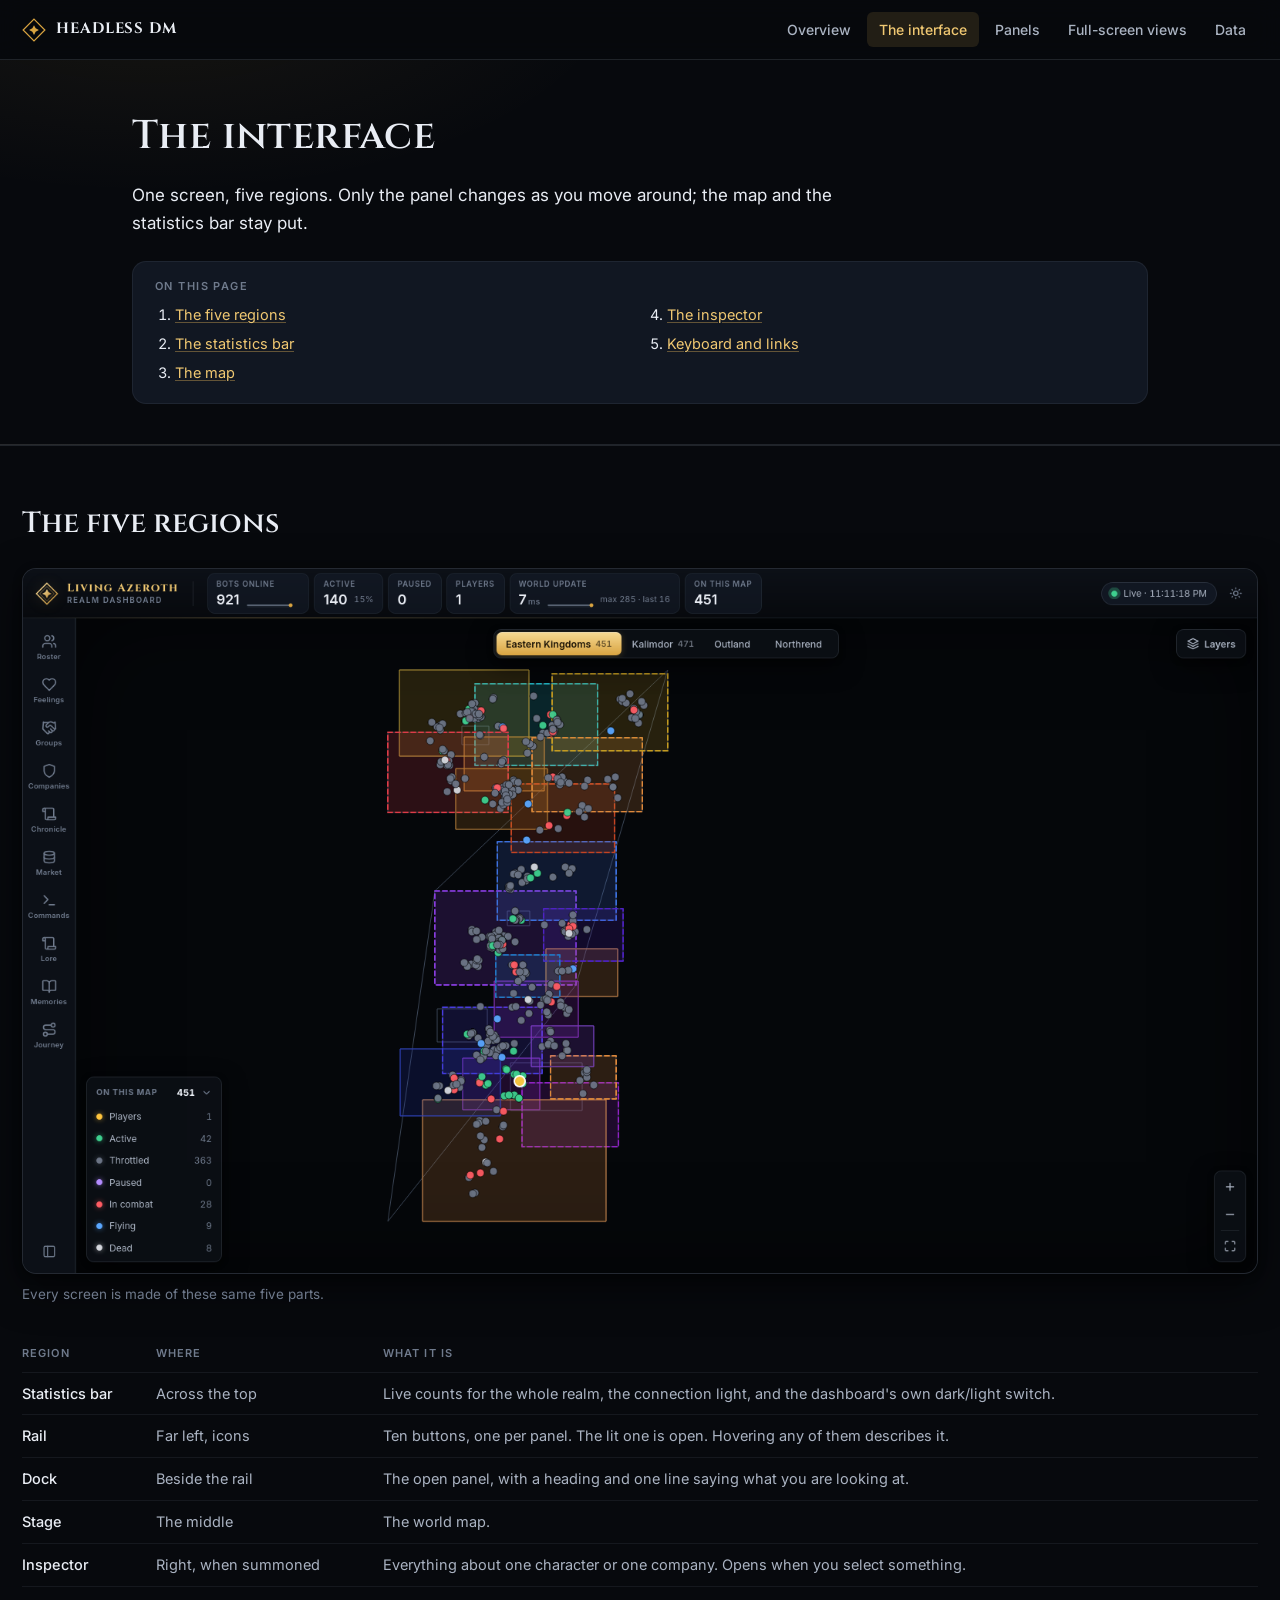
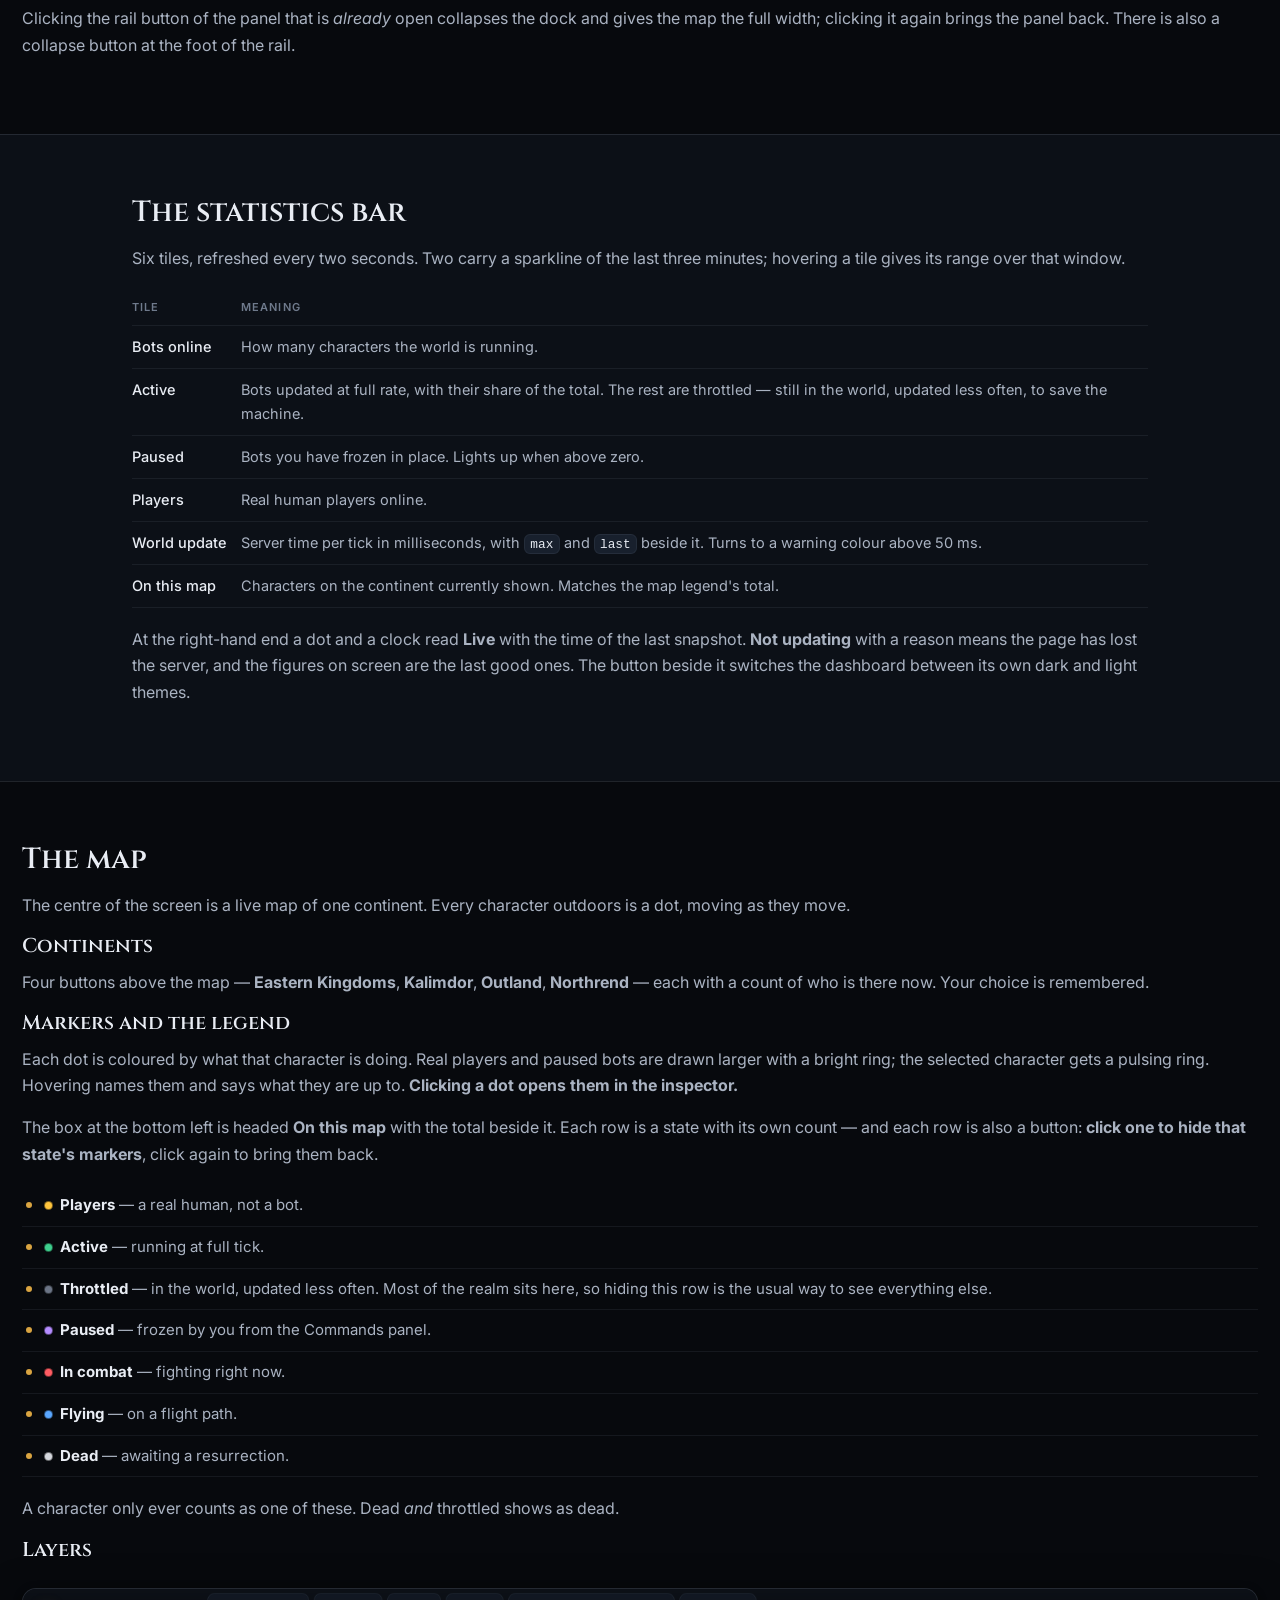
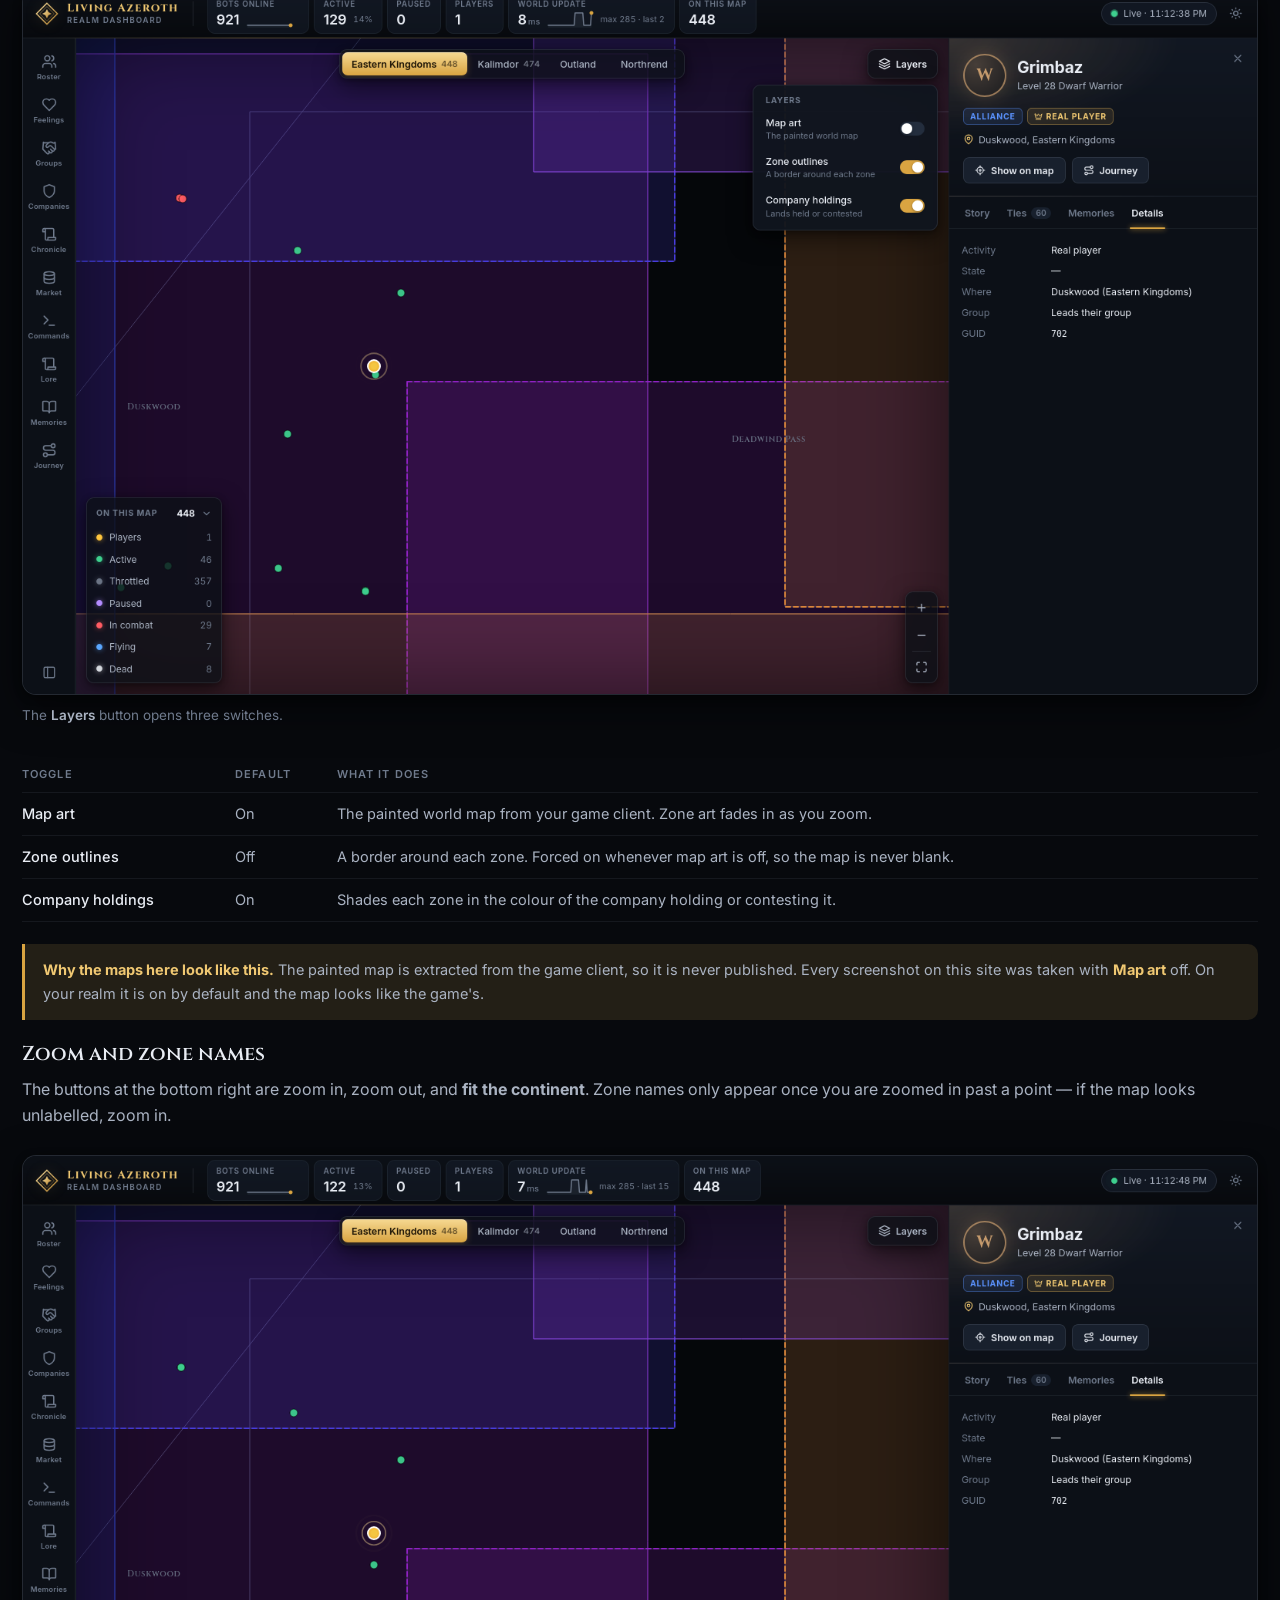
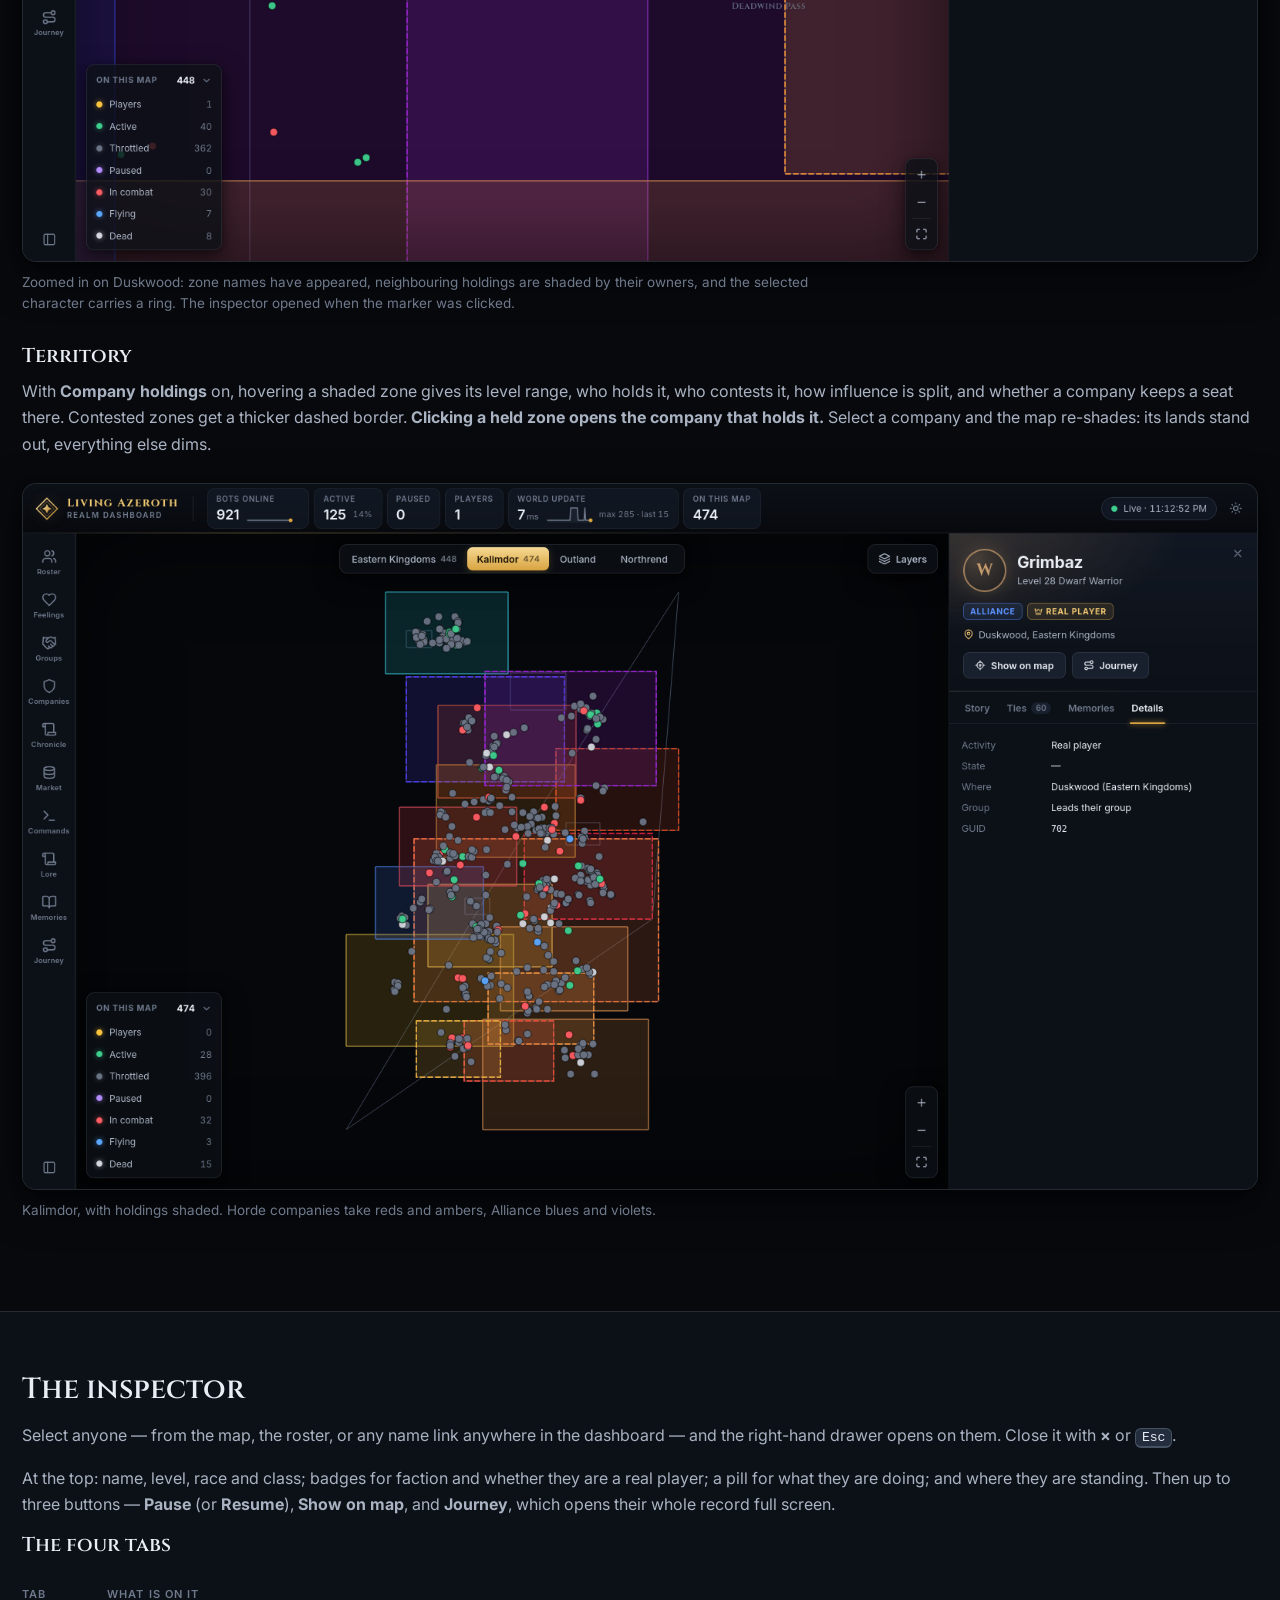
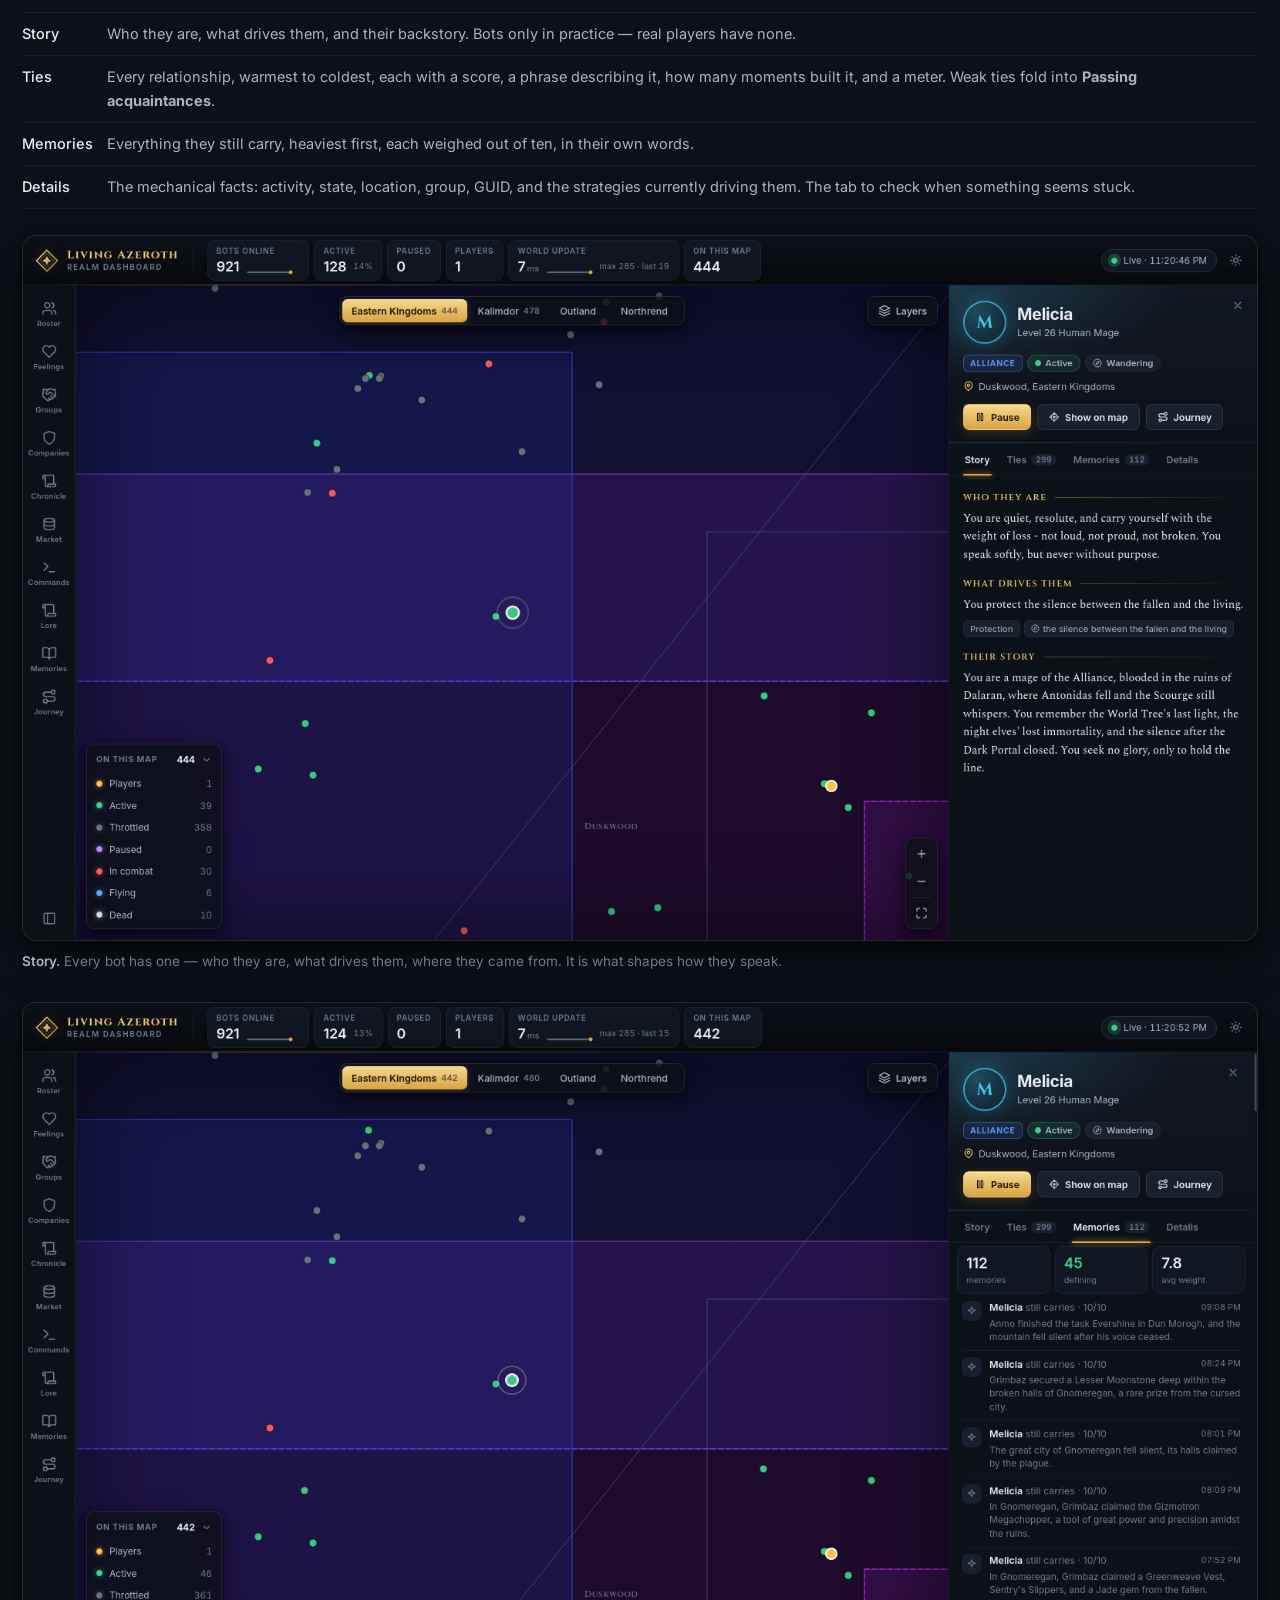
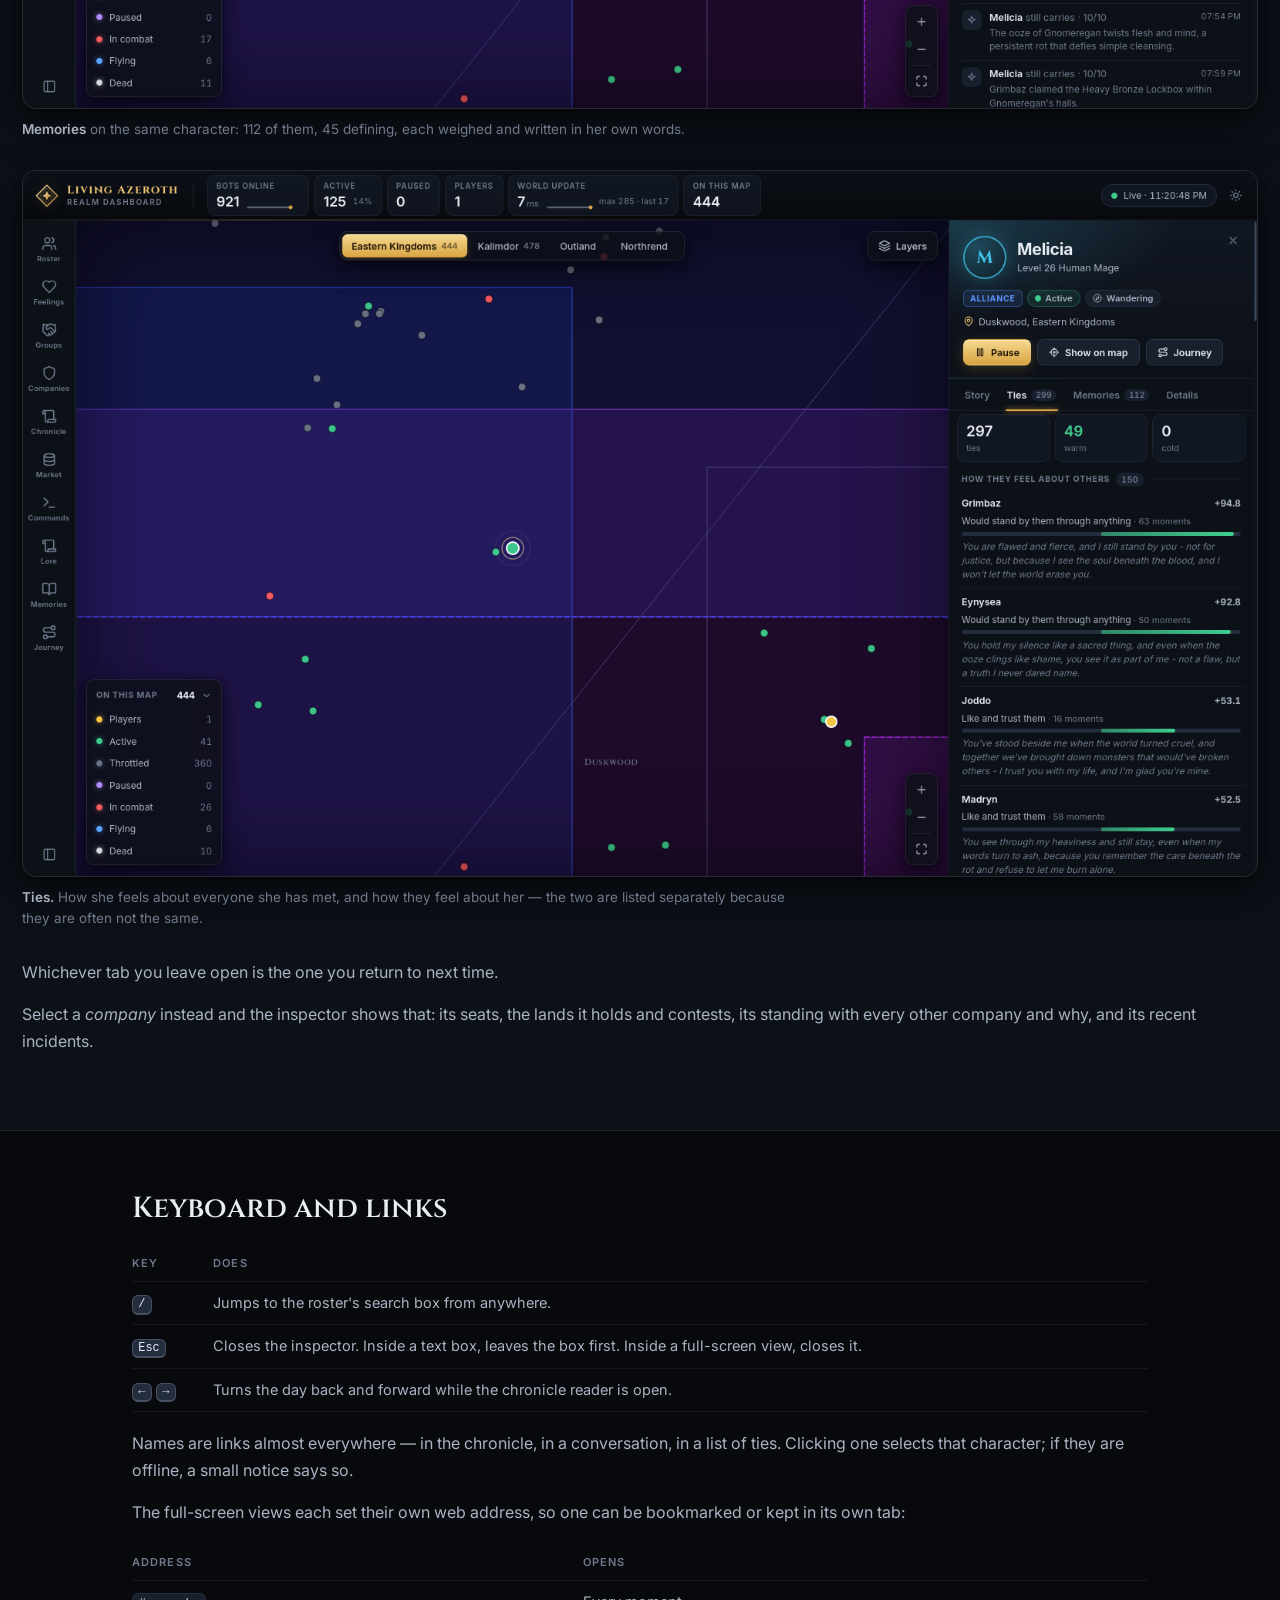
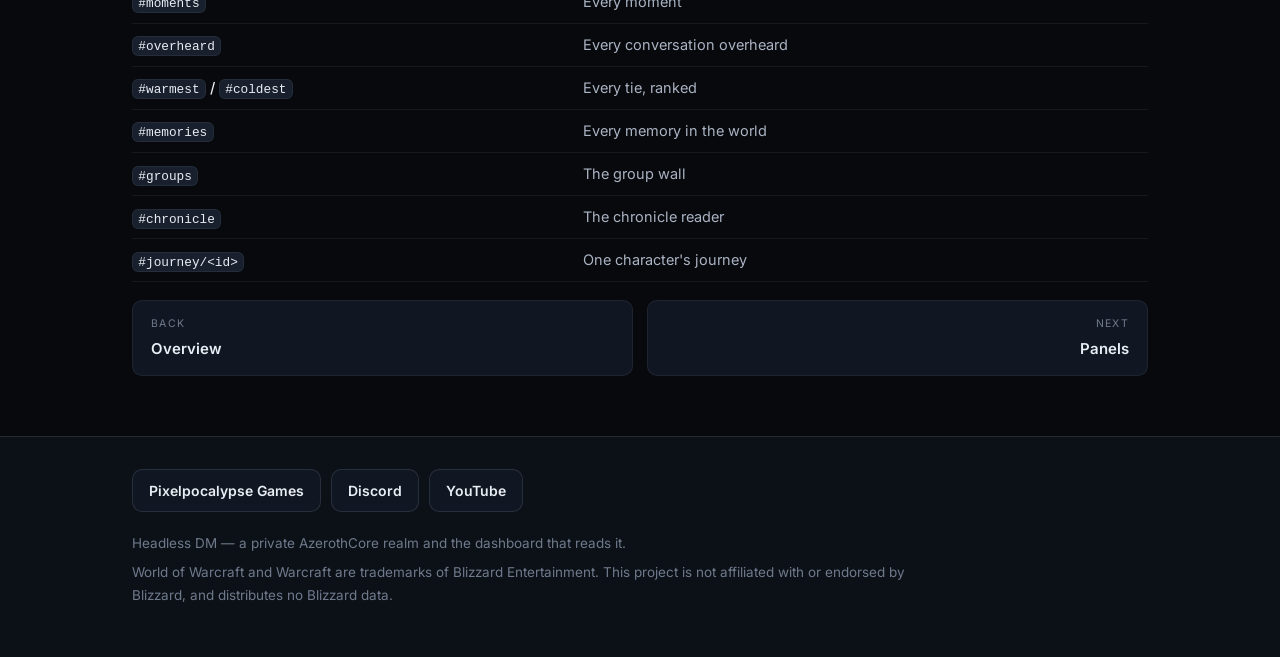
==== commit 44c52879: "Dark only, fluff out, panels regrouped by what they answer Dark is now the only theme: the light pal" ====
--- a/dashboard.html
+++ b/dashboard.html
@@ -3,8 +3,8 @@
 <head>
 <meta charset="utf-8">
 <meta name="viewport" content="width=device-width, initial-scale=1">
-<title>Reading the dashboard · Headless DM</title>
-<meta name="description" content="The anatomy of the Headless DM dashboard: the top bar, the panel rail, the world map, the inspector, and the keyboard shortcuts.">
+<title>The interface · Headless DM</title>
+<meta name="description" content="The anatomy of the Headless DM dashboard: the five regions, the statistics bar, the map and its legend, the inspector, and the keyboard.">
 <link rel="icon" href="data:image/svg+xml,%3Csvg xmlns='http://www.w3.org/2000/svg' viewBox='0 0 32 32'%3E%3Cpath d='M16 1.5 30.5 16 16 30.5 1.5 16Z' fill='none' stroke='%23d9a441' stroke-width='2'/%3E%3Cpath d='M16 9.5 18.2 13.8 22.5 16 18.2 18.2 16 22.5 13.8 18.2 9.5 16 13.8 13.8Z' fill='%23d9a441'/%3E%3C/svg%3E">
 <link rel="preconnect" href="https://fonts.googleapis.com">
 <link rel="preconnect" href="https://fonts.gstatic.com" crossorigin>
@@ -23,144 +23,112 @@
   </a>
   <div class="nav-links">
     <a href="index.html">Overview</a>
-    <a href="dashboard.html" class="on">Reading the dashboard</a>
-    <a href="panels.html">The ten panels</a>
+    <a href="dashboard.html" class="on">The interface</a>
+    <a href="panels.html">Panels</a>
     <a href="views.html">Full-screen views</a>
-    <a href="results.html">Results</a>
+    <a href="results.html">Data</a>
   </div>
 </nav>
 
 <header class="hero">
   <div class="wrap">
-    <div class="eyebrow">The tour</div>
-    <h1>Reading the dashboard</h1>
-    <p class="lead">Open it in a browser and you get one screen with five regions. Nothing needs installing, and
-    nothing needs a login. This page explains each region, then the map and the inspector in detail.</p>
-  </div>
-</header>
-
-<section>
-  <div class="wrap">
+    <h1>The interface</h1>
+    <p class="lead">One screen, five regions. Only the panel changes as you move around; the map and the
+    statistics bar stay put.</p>
     <div class="toc">
       <h4>On this page</h4>
       <ol>
-        <li><a href="#open">Opening it</a></li>
-        <li><a href="#anatomy">The five regions</a></li>
-        <li><a href="#topbar">The top bar</a></li>
+        <li><a href="#regions">The five regions</a></li>
+        <li><a href="#topbar">The statistics bar</a></li>
         <li><a href="#map">The map</a></li>
         <li><a href="#inspector">The inspector</a></li>
         <li><a href="#keys">Keyboard and links</a></li>
-        <li><a href="#theme">Theme and map art</a></li>
       </ol>
     </div>
   </div>
-</section>
-
-<section id="open">
-  <div class="wrap">
-    <h2>Opening it</h2>
-    <p>The dashboard is served by the world server itself, on port <code>8787</code>. On the machine running the
-    realm that is:</p>
-    <p><code>http://127.0.0.1:8787/</code></p>
-    <p>To reach it from another machine on your own network, the server's <code>Dashboard.Bind</code> setting has to
-    include that machine's address. Reading the dashboard needs no password. Only one thing is protected — pausing
-    and resuming a character — and that is covered under <a href="panels.html#commands">Commands</a>.</p>
-    <div class="note">
-      <p><b>This realm trusts whoever can reach it.</b> There are no per-user accounts. Anyone who can open the
-      page can read everything on it, so bind it to your own machine or a private network rather than the open
-      internet.</p>
-    </div>
-  </div>
-</section>
-
-<section id="anatomy">
+</header>
+
+<section id="regions">
   <div class="wrap-wide">
     <h2>The five regions</h2>
     <figure>
-      <img src="img/panel-roster.png" alt="The dashboard with regions visible: statistics bar across the top, narrow icon rail on the left, the Roster panel beside it, and the map filling the rest.">
-      <figcaption>Every screen is made of the same five parts. Only the panel in the middle-left changes.</figcaption>
+      <img src="img/panel-roster.png" alt="The dashboard with all regions visible: statistics bar across the top, icon rail on the left, the Roster panel beside it, and the map filling the rest.">
+      <figcaption>Every screen is made of these same five parts.</figcaption>
     </figure>
     <div class="table-scroll">
       <table>
         <thead><tr><th>Region</th><th>Where</th><th>What it is</th></tr></thead>
         <tbody>
-          <tr><td>Top bar</td><td>Across the top</td><td>Live statistics for the whole realm, the connection light, and the theme switch.</td></tr>
-          <tr><td>Rail</td><td>Far left, icons</td><td>Ten buttons, one per panel. The lit one is open.</td></tr>
-          <tr><td>Dock</td><td>Beside the rail</td><td>The open panel. Its heading and one-line description tell you what you are looking at.</td></tr>
+          <tr><td>Statistics bar</td><td>Across the top</td><td>Live counts for the whole realm, the connection light, and the dashboard's own dark/light switch.</td></tr>
+          <tr><td>Rail</td><td>Far left, icons</td><td>Ten buttons, one per panel. The lit one is open. Hovering any of them describes it.</td></tr>
+          <tr><td>Dock</td><td>Beside the rail</td><td>The open panel, with a heading and one line saying what you are looking at.</td></tr>
           <tr><td>Stage</td><td>The middle</td><td>The world map.</td></tr>
-          <tr><td>Inspector</td><td>Right, when summoned</td><td>Everything about one character or one company. Appears when you select something.</td></tr>
-        </tbody>
-      </table>
-    </div>
-    <p>Clicking the rail button of the panel that is <em>already</em> open collapses the dock and gives the map the
-    full width. Clicking it again brings the panel back. There is also a collapse button at the bottom of the rail.</p>
+          <tr><td>Inspector</td><td>Right, when summoned</td><td>Everything about one character or one company. Opens when you select something.</td></tr>
+        </tbody>
+      </table>
+    </div>
+    <p>Clicking the rail button of the panel that is <em>already</em> open collapses the dock and gives the map
+    the full width; clicking it again brings the panel back. There is also a collapse button at the foot of the
+    rail.</p>
   </div>
 </section>
 
 <section id="topbar">
   <div class="wrap">
-    <h2>The top bar</h2>
-    <p>Six tiles, refreshed every two seconds. Two of them carry a sparkline of the last three minutes; hovering a
-    tile tells you its range over that window.</p>
+    <h2>The statistics bar</h2>
+    <p>Six tiles, refreshed every two seconds. Two carry a sparkline of the last three minutes; hovering a tile
+    gives its range over that window.</p>
     <div class="table-scroll">
       <table>
         <thead><tr><th>Tile</th><th>Meaning</th></tr></thead>
         <tbody>
-          <tr><td>Bots online</td><td>How many characters the world is running. The sparkline shows the last few minutes.</td></tr>
-          <tr><td>Active</td><td>Bots being updated at full rate, with their share of the total underneath. The rest are throttled — still in the world, updated less often, to save the machine.</td></tr>
-          <tr><td>Paused</td><td>Bots you have frozen in place. The tile lights up when it is above zero.</td></tr>
+          <tr><td>Bots online</td><td>How many characters the world is running.</td></tr>
+          <tr><td>Active</td><td>Bots updated at full rate, with their share of the total. The rest are throttled — still in the world, updated less often, to save the machine.</td></tr>
+          <tr><td>Paused</td><td>Bots you have frozen in place. Lights up when above zero.</td></tr>
           <tr><td>Players</td><td>Real human players online.</td></tr>
-          <tr><td>World update</td><td>How long the server takes per tick, in milliseconds, with <code>max</code> and <code>last</code> beside it. It turns to a warning colour above 50 ms. Low is healthy.</td></tr>
-          <tr><td>On this map</td><td>How many characters are on the continent you are currently looking at. Matches the map legend's total.</td></tr>
-        </tbody>
-      </table>
-    </div>
-    <p>At the right-hand end, a dot and a clock read <b>Live</b> and the time of the last snapshot. If it says
-    <b>Not updating</b> with a reason, the page has lost the server — the numbers on screen are the last good ones.</p>
+          <tr><td>World update</td><td>Server time per tick in milliseconds, with <code>max</code> and <code>last</code> beside it. Turns to a warning colour above 50 ms.</td></tr>
+          <tr><td>On this map</td><td>Characters on the continent currently shown. Matches the map legend's total.</td></tr>
+        </tbody>
+      </table>
+    </div>
+    <p>At the right-hand end a dot and a clock read <b>Live</b> with the time of the last snapshot. <b>Not
+    updating</b> with a reason means the page has lost the server, and the figures on screen are the last good
+    ones. The button beside it switches the dashboard between its own dark and light themes.</p>
   </div>
 </section>
 
 <section id="map">
   <div class="wrap-wide">
     <h2>The map</h2>
-    <p>The centre of the screen is a live map of one continent at a time. Every character outdoors is a dot, moving
-    as they move.</p>
-
-    <h3>Switching continents</h3>
-    <p>Four buttons sit above the map — <b>Eastern Kingdoms</b>, <b>Kalimdor</b>, <b>Outland</b> and
-    <b>Northrend</b> — each showing how many characters are on it right now. Your choice is remembered.</p>
-    <figure>
-      <img src="img/map-kalimdor.png" alt="The map switched to Kalimdor in the light theme, zones shaded in company colours, hundreds of markers spread across the continent.">
-      <figcaption><b>Kalimdor, in the light theme.</b> The shaded rectangles are zones held or contested by
-      companies, coloured by the company that holds them.</figcaption>
-    </figure>
-
-    <h3>Markers</h3>
+    <p>The centre of the screen is a live map of one continent. Every character outdoors is a dot, moving as they
+    move.</p>
+
+    <h3>Continents</h3>
+    <p>Four buttons above the map — <b>Eastern Kingdoms</b>, <b>Kalimdor</b>, <b>Outland</b>, <b>Northrend</b> —
+    each with a count of who is there now. Your choice is remembered.</p>
+
+    <h3>Markers and the legend</h3>
     <p>Each dot is coloured by what that character is doing. Real players and paused bots are drawn larger with a
-    bright ring so they stand out; the selected character gets a pulsing ring. Hovering a dot names them, gives
-    their level, race, class and what they are up to. <b>Clicking a dot opens them in the inspector.</b></p>
+    bright ring; the selected character gets a pulsing ring. Hovering names them and says what they are up to.
+    <b>Clicking a dot opens them in the inspector.</b></p>
+    <p>The box at the bottom left is headed <b>On this map</b> with the total beside it. Each row is a state with
+    its own count — and each row is also a button: <b>click one to hide that state's markers</b>, click again to
+    bring them back.</p>
     <ul class="plain">
       <li><span class="dot d-players"></span><b>Players</b> — a real human, not a bot.</li>
       <li><span class="dot d-active"></span><b>Active</b> — running at full tick.</li>
-      <li><span class="dot d-idle"></span><b>Throttled</b> — in the world, updated less often. Most of the realm sits here.</li>
+      <li><span class="dot d-idle"></span><b>Throttled</b> — in the world, updated less often. Most of the realm sits here, so hiding this row is the usual way to see everything else.</li>
       <li><span class="dot d-paused"></span><b>Paused</b> — frozen by you from the Commands panel.</li>
       <li><span class="dot d-combat"></span><b>In combat</b> — fighting right now.</li>
       <li><span class="dot d-flight"></span><b>Flying</b> — on a flight path.</li>
       <li><span class="dot d-dead"></span><b>Dead</b> — awaiting a resurrection.</li>
     </ul>
-    <p>A character only ever counts as one of these. If they are dead <em>and</em> throttled, they show as dead.</p>
-
-    <h3>The legend, and hiding what you don't want</h3>
-    <p>The box at the bottom left is headed <b>On this map</b> with the total beside it. Each row is a state with
-    its own count — and each row is a button: <b>click a row to hide that state's markers</b>, click again to bring
-    them back. Hiding <b>Throttled</b> is the usual move, since it is most of the realm and it buries everything
-    else. The chevron collapses the whole box.</p>
+    <p>A character only ever counts as one of these. Dead <em>and</em> throttled shows as dead.</p>
 
     <h3>Layers</h3>
     <figure>
       <img src="img/map-layers.png" alt="The Layers popover open over the map, showing three toggle switches: Map art off, Zone outlines on, Company holdings on.">
-      <figcaption>The <b>Layers</b> button opens three switches. This is also where the painted map is turned on
-      and off.</figcaption>
+      <figcaption>The <b>Layers</b> button opens three switches.</figcaption>
     </figure>
     <div class="table-scroll">
       <table>
@@ -168,26 +136,35 @@
         <tbody>
           <tr><td>Map art</td><td>On</td><td>The painted world map from your game client. Zone art fades in as you zoom.</td></tr>
           <tr><td>Zone outlines</td><td>Off</td><td>A border around each zone. Forced on whenever map art is off, so the map is never blank.</td></tr>
-          <tr><td>Company holdings</td><td>On</td><td>Shades each zone in the colour of the company that holds or contests it.</td></tr>
-        </tbody>
-      </table>
-    </div>
-
-    <h3>Zooming</h3>
-    <p>The buttons at the bottom right are zoom in, zoom out, and <b>fit the continent</b>. Zone names only appear
-    once you are zoomed in past a certain point — so if the map looks unlabelled, zoom in.</p>
-    <figure>
-      <img src="img/map-zoom.png" alt="The map zoomed into Duskwood and Deadwind Pass, zone names labelled, a selected player marker with a ring, and the inspector open on the right.">
-      <figcaption><b>Zoomed in on Duskwood.</b> Zone names have appeared, the neighbouring holdings are shaded by
-      their owners, and the selected character carries a ring. The inspector on the right opened when the marker
-      was clicked.</figcaption>
+          <tr><td>Company holdings</td><td>On</td><td>Shades each zone in the colour of the company holding or contesting it.</td></tr>
+        </tbody>
+      </table>
+    </div>
+    <div class="note">
+      <p><b>Why the maps here look like this.</b> The painted map is extracted from the game client, so it is
+      never published. Every screenshot on this site was taken with <b>Map art</b> off. On your realm it is on by
+      default and the map looks like the game's.</p>
+    </div>
+
+    <h3>Zoom and zone names</h3>
+    <p>The buttons at the bottom right are zoom in, zoom out, and <b>fit the continent</b>. Zone names only
+    appear once you are zoomed in past a point — if the map looks unlabelled, zoom in.</p>
+    <figure>
+      <img src="img/map-zoom.png" alt="The map zoomed into Duskwood and Deadwind Pass, zone names labelled, a selected marker with a ring, and the inspector open on the right.">
+      <figcaption>Zoomed in on Duskwood: zone names have appeared, neighbouring holdings are shaded by their
+      owners, and the selected character carries a ring. The inspector opened when the marker was clicked.</figcaption>
     </figure>
 
     <h3>Territory</h3>
-    <p>With <b>Company holdings</b> on, hovering a shaded zone tells you its level range, who holds it, who
-    contests it, how influence is split, and whether a company keeps a seat there. Contested zones get a thicker
-    dashed border. <b>Clicking a held zone opens the company that holds it</b> in the inspector. Select a company
-    and the map re-shades: its lands stand out strongly and everything else dims.</p>
+    <p>With <b>Company holdings</b> on, hovering a shaded zone gives its level range, who holds it, who contests
+    it, how influence is split, and whether a company keeps a seat there. Contested zones get a thicker dashed
+    border. <b>Clicking a held zone opens the company that holds it.</b> Select a company and the map re-shades:
+    its lands stand out, everything else dims.</p>
+    <figure>
+      <img src="img/map-kalimdor.png" alt="The map switched to Kalimdor, zones shaded in company colours, hundreds of markers across the continent.">
+      <figcaption>Kalimdor, with holdings shaded. Horde companies take reds and ambers, Alliance blues and
+      violets.</figcaption>
+    </figure>
   </div>
 </section>
 
@@ -195,41 +172,41 @@
   <div class="wrap-wide">
     <h2>The inspector</h2>
     <p>Select anyone — from the map, the roster, or any name link anywhere in the dashboard — and the right-hand
-    drawer opens on them. Close it with the <b>×</b> or the <kbd>Esc</kbd> key.</p>
-    <p>At the top: their name, level, race and class; badges for faction and whether they are a real player; a pill
-    for what they are doing; and where they are standing. Then up to three buttons — <b>Pause</b> (or
-    <b>Resume</b>), <b>Show on map</b>, and <b>Journey</b>, which opens their whole record full screen.</p>
+    drawer opens on them. Close it with <b>×</b> or <kbd>Esc</kbd>.</p>
+    <p>At the top: name, level, race and class; badges for faction and whether they are a real player; a pill for
+    what they are doing; and where they are standing. Then up to three buttons — <b>Pause</b> (or <b>Resume</b>),
+    <b>Show on map</b>, and <b>Journey</b>, which opens their whole record full screen.</p>
 
     <h3>The four tabs</h3>
+    <div class="table-scroll">
+      <table>
+        <thead><tr><th>Tab</th><th>What is on it</th></tr></thead>
+        <tbody>
+          <tr><td>Story</td><td>Who they are, what drives them, and their backstory. Bots only in practice — real players have none.</td></tr>
+          <tr><td>Ties</td><td>Every relationship, warmest to coldest, each with a score, a phrase describing it, how many moments built it, and a meter. Weak ties fold into <b>Passing acquaintances</b>.</td></tr>
+          <tr><td>Memories</td><td>Everything they still carry, heaviest first, each weighed out of ten, in their own words.</td></tr>
+          <tr><td>Details</td><td>The mechanical facts: activity, state, location, group, GUID, and the strategies currently driving them. The tab to check when something seems stuck.</td></tr>
+        </tbody>
+      </table>
+    </div>
     <figure>
       <img src="img/inspector-story.png" alt="The inspector open on Melicia, a level 26 human mage, showing the Story tab with sections headed Who they are, What drives them, and Their story.">
-      <figcaption>The <b>Story</b> tab. Every bot has one of these — who they are, what drives them, and where
-      they came from. It is what they sound like when they speak.</figcaption>
+      <figcaption><b>Story.</b> Every bot has one — who they are, what drives them, where they came from. It is
+      what shapes how they speak.</figcaption>
     </figure>
     <figure>
       <img src="img/inspector-memories.png" alt="The inspector Memories tab showing 112 memories, 45 defining, average weight 7.8, and a list of memories each weighed ten out of ten.">
-      <figcaption>The <b>Memories</b> tab on the same character: 112 memories, 45 of them defining, each weighed
-      and written in her own words.</figcaption>
-    </figure>
-    <figure>
-      <img src="img/inspector-ties.png" alt="The inspector open on a character with the Ties tab selected, showing counts and a list of relationships with scores and meters.">
-      <figcaption>The <b>Ties</b> tab: how this character feels about everyone they have met, and how everyone
-      feels about them.</figcaption>
-    </figure>
-    <div class="table-scroll">
-      <table>
-        <thead><tr><th>Tab</th><th>What is on it</th></tr></thead>
-        <tbody>
-          <tr><td>Story</td><td>Who they are, what drives them, and their backstory. Written for them when the realm was populated. Real players have none — this is a bots-only tab in practice.</td></tr>
-          <tr><td>Ties</td><td>Counts of ties, warm and cold; then every relationship, warmest to coldest, each with a score, a phrase describing it, how many moments built it, and a meter. Weak ties fold away into <b>Passing acquaintances</b>.</td></tr>
-          <tr><td>Memories</td><td>Everything this character still carries, heaviest first, each weighed out of ten, in their own words.</td></tr>
-          <tr><td>Details</td><td>The mechanical facts: activity, state, location, group, GUID, and the AI strategies currently driving them. This is the tab to look at when something seems stuck.</td></tr>
-        </tbody>
-      </table>
-    </div>
-    <p>Whichever tab you leave open is the one you come back to next time.</p>
-    <p>Select a <em>company</em> instead of a character and the inspector shows that instead: its seats, the lands
-    it holds and contests, its standing with every other company and why, and its recent incidents.</p>
+      <figcaption><b>Memories</b> on the same character: 112 of them, 45 defining, each weighed and written in her
+      own words.</figcaption>
+    </figure>
+    <figure>
+      <img src="img/inspector-ties.png" alt="The inspector Ties tab showing counts and a list of relationships with scores and diverging meters.">
+      <figcaption><b>Ties.</b> How she feels about everyone she has met, and how they feel about her — the two
+      are listed separately because they are often not the same.</figcaption>
+    </figure>
+    <p>Whichever tab you leave open is the one you return to next time.</p>
+    <p>Select a <em>company</em> instead and the inspector shows that: its seats, the lands it holds and contests,
+    its standing with every other company and why, and its recent incidents.</p>
   </div>
 </section>
 
@@ -240,67 +217,46 @@
       <table>
         <thead><tr><th>Key</th><th>Does</th></tr></thead>
         <tbody>
-          <tr><td><kbd>/</kbd></td><td>Jumps straight to the roster's search box from anywhere.</td></tr>
+          <tr><td><kbd>/</kbd></td><td>Jumps to the roster's search box from anywhere.</td></tr>
           <tr><td><kbd>Esc</kbd></td><td>Closes the inspector. Inside a text box, leaves the box first. Inside a full-screen view, closes it.</td></tr>
-          <tr><td><kbd>←</kbd> <kbd>→</kbd></td><td>Turns the page back and forward a day, while the chronicle reader is open.</td></tr>
+          <tr><td><kbd>←</kbd> <kbd>→</kbd></td><td>Turns the day back and forward while the chronicle reader is open.</td></tr>
         </tbody>
       </table>
     </div>
     <p>Names are links almost everywhere — in the chronicle, in a conversation, in a list of ties. Clicking one
-    selects that character. If they happen to be offline, a small notice says so rather than opening an empty
-    drawer.</p>
-    <p>The five full-screen views each set their own web address, so you can bookmark one or keep it open in its
-    own tab:</p>
+    selects that character; if they are offline, a small notice says so.</p>
+    <p>The full-screen views each set their own web address, so one can be bookmarked or kept in its own tab:</p>
     <div class="table-scroll">
       <table>
         <thead><tr><th>Address</th><th>Opens</th></tr></thead>
         <tbody>
-          <tr><td><code>#moments</code></td><td>Every moment, ever</td></tr>
+          <tr><td><code>#moments</code></td><td>Every moment</td></tr>
           <tr><td><code>#overheard</code></td><td>Every conversation overheard</td></tr>
           <tr><td><code>#warmest</code> / <code>#coldest</code></td><td>Every tie, ranked</td></tr>
           <tr><td><code>#memories</code></td><td>Every memory in the world</td></tr>
-          <tr><td><code>#groups</code></td><td>The wall of groups</td></tr>
+          <tr><td><code>#groups</code></td><td>The group wall</td></tr>
           <tr><td><code>#chronicle</code></td><td>The chronicle reader</td></tr>
-          <tr><td><code>#journey/&lt;id&gt;</code></td><td>One character's whole journey</td></tr>
-        </tbody>
-      </table>
-    </div>
-  </div>
-</section>
-
-<section id="theme">
-  <div class="wrap-wide">
-    <h2>Theme and map art</h2>
-    <p>The button at the far right of the top bar switches between the dark and light themes, and remembers your
-    choice.</p>
-    <figure>
-      <img src="img/light-overview.png" alt="The whole dashboard in its light theme, showing Kalimdor with company holdings in pale colours.">
-      <figcaption>The same dashboard in its light theme.</figcaption>
-    </figure>
-    <div class="note">
-      <p><b>Why these screenshots have no painted map.</b> The world map art is extracted from your own copy of the
-      game and belongs to Blizzard, so it is never published — not in this project's repositories and not on this
-      site. Every map on these pages was taken with <b>Layers ▸ Map art</b> switched off, which is why you see
-      outlined zones on a dark ground instead of a painted continent. On your realm it is on by default and the map
-      looks like the game's.</p>
-    </div>
-  </div>
-</section>
-
-<section>
-  <div class="wrap">
+          <tr><td><code>#journey/&lt;id&gt;</code></td><td>One character's journey</td></tr>
+        </tbody>
+      </table>
+    </div>
     <div class="pager">
       <a href="index.html"><span class="dir">Back</span><span class="ttl">Overview</span></a>
-      <a class="next" href="panels.html"><span class="dir">Next</span><span class="ttl">The ten panels</span></a>
+      <a class="next" href="panels.html"><span class="dir">Next</span><span class="ttl">Panels</span></a>
     </div>
   </div>
 </section>
 
 <footer>
   <div class="wrap">
-    <p><b>Headless DM</b> — a private AzerothCore realm and the dashboard that reads it.</p>
-    <p>World of Warcraft and Warcraft are trademarks of Blizzard Entertainment. This project is not affiliated with
-    or endorsed by Blizzard, and distributes no Blizzard data.</p>
+    <div class="foot-links">
+      <a href="https://pixelpocalypsegames.com/" target="_blank" rel="noopener">Pixelpocalypse Games</a>
+      <a href="https://discord.com/invite/zpnYXhDs3X" target="_blank" rel="noopener">Discord</a>
+      <a href="https://www.youtube.com/@bazola8654" target="_blank" rel="noopener">YouTube</a>
+    </div>
+    <p>Headless DM — a private AzerothCore realm and the dashboard that reads it.</p>
+    <p>World of Warcraft and Warcraft are trademarks of Blizzard Entertainment. This project is not affiliated
+    with or endorsed by Blizzard, and distributes no Blizzard data.</p>
   </div>
 </footer>
 
--- a/css/site.css
+++ b/css/site.css
@@ -1,6 +1,6 @@
 /* Headless DM — project site.
-   The palette, type and shapes follow the dashboard's own tokens.css so the guide and the
-   thing it documents look like one system. Dark is the default; light follows the reader. */
+   Dark only, on purpose: the dashboard it documents is dark, and every screenshot on this site is
+   a dark interface. The palette and type follow the dashboard's own tokens.css. */
 
 :root {
   color-scheme: dark;
@@ -33,7 +33,7 @@
   --horde: #f0555a;
 
   --shadow-1: 0 1px 2px rgba(0, 0, 0, .4);
-  --shadow-2: 0 10px 30px rgba(0, 0, 0, .5), 0 2px 8px rgba(0, 0, 0, .35);
+  --shadow-2: 0 14px 40px rgba(0, 0, 0, .55), 0 2px 8px rgba(0, 0, 0, .4);
   --radius-s: 6px;
   --radius: 10px;
   --radius-l: 14px;
@@ -43,41 +43,12 @@
   --font-prose: "Spectral", Georgia, "Times New Roman", serif;
   --font-mono: ui-monospace, "SFMono-Regular", "JetBrains Mono", Menlo, monospace;
 
-  --wrap: 1080px;
-}
-
-@media (prefers-color-scheme: light) {
-  :root:not([data-theme="dark"]) {
-    color-scheme: light;
-    --bg-0: #e8ecf1;
-    --bg-1: #f7f8fa;
-    --bg-2: #ffffff;
-    --bg-3: #eef1f5;
-    --bg-4: #dce2ea;
-    --line: rgba(15, 23, 42, .08);
-    --line-2: rgba(15, 23, 42, .13);
-    --line-3: rgba(15, 23, 42, .22);
-    --ink: #111827;
-    --ink-2: #465061;
-    --ink-3: #6f7888;
-    --gold: #c9922e;
-    --gold-hi: #ecc16b;
-    --gold-text: #8f5c05;
-    --gold-wash: rgba(201, 146, 46, .13);
-    --gold-line: rgba(176, 124, 30, .45);
-    --warm: #0f8456;
-    --cold: #cf3038;
-    --warn: #b77900;
-    --alliance: #2563eb;
-    --horde: #c02a33;
-    --shadow-1: 0 1px 2px rgba(15, 23, 42, .08);
-    --shadow-2: 0 10px 30px rgba(15, 23, 42, .14), 0 2px 8px rgba(15, 23, 42, .08);
-  }
+  --wrap: 1060px;
 }
 
 * { box-sizing: border-box; }
 
-html { scroll-behavior: smooth; scroll-padding-top: 84px; }
+html { scroll-behavior: smooth; scroll-padding-top: 88px; }
 
 body {
   margin: 0;
@@ -94,10 +65,7 @@
 a { color: var(--gold-text); text-decoration-color: var(--gold-line); text-underline-offset: 2px; }
 a:hover { color: var(--gold-hi); }
 
-code, kbd {
-  font-family: var(--font-mono);
-  font-size: .88em;
-}
+code, kbd { font-family: var(--font-mono); font-size: .88em; }
 code {
   background: var(--bg-3);
   border: 1px solid var(--line);
@@ -127,9 +95,9 @@
   gap: 18px;
   flex-wrap: wrap;
   padding: 12px 22px;
-  background: color-mix(in srgb, var(--bg-1) 88%, transparent);
+  background: rgba(7, 9, 13, .92);
   backdrop-filter: blur(12px);
-  border-bottom: 1px solid var(--line);
+  border-bottom: 1px solid var(--line-2);
 }
 .nav-brand {
   display: flex;
@@ -159,73 +127,44 @@
 /* ---- Layout ---- */
 
 .wrap { max-width: var(--wrap); margin: 0 auto; padding-inline: 22px; }
-.wrap-wide { max-width: 1320px; margin: 0 auto; padding-inline: 22px; }
-
-section { padding-block: 56px; }
-section + section { border-top: 1px solid var(--line); }
+.wrap-wide { max-width: 1300px; margin: 0 auto; padding-inline: 22px; }
+
+/* Sections alternate surface so the seam between two topics is unmistakable. */
+section { padding-block: 60px; border-top: 1px solid var(--line-2); }
+section:nth-of-type(even) { background: var(--bg-1); }
 
 h1, h2, h3, h4 { font-family: var(--font-display); font-weight: 600; line-height: 1.22; margin: 0 0 .5em; }
-h1 { font-size: clamp(30px, 5vw, 46px); letter-spacing: .01em; }
-h2 { font-size: clamp(23px, 3.4vw, 31px); }
+h1 { font-size: clamp(28px, 4.2vw, 40px); letter-spacing: .01em; }
+h2 { font-size: clamp(22px, 3.2vw, 29px); }
 h3 { font-size: 20px; }
-h4 { font-size: 16px; font-family: var(--font-ui); font-weight: 600; }
+h4 { font-size: 15.5px; font-family: var(--font-ui); font-weight: 600; letter-spacing: .01em; }
 
 p { margin: 0 0 1em; color: var(--ink-2); }
-p.lead {
-  font-family: var(--font-prose);
-  font-size: clamp(17px, 2.1vw, 20px);
-  line-height: 1.6;
-  color: var(--ink);
-}
+p.lead { font-size: 17px; color: var(--ink); max-width: 68ch; }
 
 .eyebrow {
-  font-size: 12px;
+  font-size: 11.5px;
   font-weight: 600;
-  letter-spacing: .16em;
+  letter-spacing: .17em;
   text-transform: uppercase;
   color: var(--gold-text);
   margin-bottom: 10px;
 }
-
 .muted { color: var(--ink-3); }
 
-/* ---- Hero ---- */
+/* ---- Page head ---- */
 
 .hero {
-  padding-block: 60px 44px;
-  background:
-    radial-gradient(900px 420px at 15% -10%, rgba(232, 184, 90, .10), transparent 65%),
-    radial-gradient(700px 400px at 90% 0%, rgba(91, 147, 255, .07), transparent 60%);
-  border-bottom: 1px solid var(--line);
+  padding-block: 52px 40px;
+  background: radial-gradient(760px 340px at 12% -20%, rgba(232, 184, 90, .07), transparent 62%);
+  border-bottom: 1px solid var(--line-2);
 }
 .hero h1 { max-width: 26ch; }
-.hero .lead { max-width: 62ch; }
-
-.cta-row { display: flex; gap: 12px; flex-wrap: wrap; margin-top: 26px; }
-.btn {
-  display: inline-flex;
-  align-items: center;
-  gap: 8px;
-  padding: 10px 18px;
-  border-radius: var(--radius);
-  border: 1px solid var(--line-2);
-  background: var(--bg-3);
-  color: var(--ink);
-  font-weight: 600;
-  font-size: 14.5px;
-  text-decoration: none;
-}
-.btn:hover { border-color: var(--line-3); background: var(--bg-4); color: var(--ink); }
-.btn-primary {
-  background: linear-gradient(180deg, var(--gold-hi), var(--gold));
-  border-color: var(--gold-line);
-  color: var(--gold-ink);
-}
-.btn-primary:hover { filter: brightness(1.07); color: var(--gold-ink); }
+.hero p { max-width: 70ch; }
 
 /* ---- Figures ---- */
 
-figure { margin: 26px 0; }
+figure { margin: 26px 0 30px; }
 figure img {
   display: block;
   width: 100%;
@@ -239,12 +178,13 @@
   font-size: 13.5px;
   color: var(--ink-3);
   line-height: 1.55;
+  max-width: 88ch;
 }
 figcaption b { color: var(--ink-2); font-weight: 600; }
 
 /* ---- Cards ---- */
 
-.grid { display: grid; gap: 18px; }
+.grid { display: grid; gap: 16px; }
 .grid-2 { grid-template-columns: repeat(auto-fit, minmax(290px, 1fr)); }
 .grid-3 { grid-template-columns: repeat(auto-fit, minmax(230px, 1fr)); }
 
@@ -252,16 +192,16 @@
   background: var(--bg-2);
   border: 1px solid var(--line);
   border-radius: var(--radius-l);
-  padding: 20px 22px;
-}
-.card h3 { margin-bottom: .35em; }
+  padding: 18px 20px;
+}
+.card h3 { margin-bottom: .35em; font-size: 18px; }
 .card p:last-child { margin-bottom: 0; }
 .card-link { text-decoration: none; display: block; }
 .card-link:hover { border-color: var(--gold-line); background: var(--bg-3); }
 
-/* ---- Stat tiles (echo the dashboard top bar) ---- */
-
-.tiles { display: grid; grid-template-columns: repeat(auto-fit, minmax(150px, 1fr)); gap: 12px; }
+/* ---- Stat tiles ---- */
+
+.tiles { display: grid; grid-template-columns: repeat(auto-fit, minmax(158px, 1fr)); gap: 12px; }
 .tile {
   background: var(--bg-2);
   border: 1px solid var(--line);
@@ -269,7 +209,7 @@
   padding: 14px 16px;
 }
 .tile-label {
-  font-size: 11px;
+  font-size: 10.5px;
   font-weight: 600;
   letter-spacing: .13em;
   text-transform: uppercase;
@@ -278,43 +218,28 @@
 }
 .tile-value {
   font-family: var(--font-display);
-  font-size: 27px;
+  font-size: 26px;
   font-weight: 700;
   color: var(--ink);
   line-height: 1.15;
 }
 .tile-sub { font-size: 12.5px; color: var(--ink-3); }
 
-/* ---- Panel reference entries ---- */
-
-.entry { scroll-margin-top: 90px; padding-block: 30px; border-top: 1px solid var(--line); }
-.entry:first-of-type { border-top: 0; }
+/* ---- Reference entries ---- */
+
+.entry { scroll-margin-top: 96px; padding-block: 30px; border-top: 1px dashed var(--line-2); }
+.entry:first-of-type { border-top: 0; padding-top: 6px; }
 .entry-head { display: flex; align-items: baseline; gap: 12px; flex-wrap: wrap; margin-bottom: 4px; }
 .entry-head h3 { margin: 0; }
-.entry-tip {
-  font-family: var(--font-prose);
-  font-style: italic;
-  color: var(--ink-3);
-  font-size: 15px;
-}
-
-/* ---- Definition tables ---- */
+.entry-tip { font-family: var(--font-prose); font-style: italic; color: var(--ink-3); font-size: 15px; }
+
+/* ---- Tables ---- */
 
 .table-scroll { overflow-x: auto; margin: 18px 0; }
-table {
-  width: 100%;
-  border-collapse: collapse;
-  font-size: 14.5px;
-  min-width: 460px;
-}
-th, td {
-  text-align: left;
-  padding: 9px 14px 9px 0;
-  border-bottom: 1px solid var(--line);
-  vertical-align: top;
-}
+table { width: 100%; border-collapse: collapse; font-size: 14.5px; min-width: 460px; }
+th, td { text-align: left; padding: 9px 14px 9px 0; border-bottom: 1px solid var(--line); vertical-align: top; }
 th {
-  font-size: 11.5px;
+  font-size: 11px;
   font-weight: 600;
   letter-spacing: .1em;
   text-transform: uppercase;
@@ -336,10 +261,8 @@
 }
 .note p:last-child { margin-bottom: 0; }
 .note b { color: var(--gold-text); }
-.note.cold { border-left-color: var(--cold); background: rgba(255, 107, 107, .09); }
-.note.cold b { color: var(--cold); }
-
-/* ---- Dots that match the map legend ---- */
+
+/* ---- Legend dots, matching the map ---- */
 
 .dot {
   display: inline-block;
@@ -358,17 +281,17 @@
 .d-flight  { background: #5aa7ff; }
 .d-dead    { background: #d4d7dd; }
 
-/* ---- On-page contents ---- */
+/* ---- Contents ---- */
 
 .toc {
   background: var(--bg-2);
   border: 1px solid var(--line);
   border-radius: var(--radius-l);
   padding: 18px 22px;
-  margin: 26px 0;
+  margin: 24px 0 0;
 }
 .toc h4 {
-  font-size: 11.5px;
+  font-size: 11px;
   letter-spacing: .13em;
   text-transform: uppercase;
   color: var(--ink-3);
@@ -378,14 +301,14 @@
 .toc li { margin-bottom: 5px; font-size: 14.5px; }
 @media (max-width: 620px) { .toc ol { columns: 1; } }
 
-/* ---- Steps ---- */
-
-ol.steps { counter-reset: step; list-style: none; padding: 0; margin: 22px 0; }
+/* ---- Lists ---- */
+
+ol.steps { counter-reset: step; list-style: none; padding: 0; margin: 20px 0; }
 ol.steps > li {
   counter-increment: step;
   position: relative;
   padding-left: 44px;
-  margin-bottom: 18px;
+  margin-bottom: 16px;
   color: var(--ink-2);
 }
 ol.steps > li::before {
@@ -405,7 +328,7 @@
   font-size: 13.5px;
   font-family: var(--font-ui);
 }
-ol.steps > li b, ol.steps > li strong { color: var(--ink); }
+ol.steps > li b { color: var(--ink); }
 
 ul.plain { list-style: none; padding: 0; margin: 18px 0; }
 ul.plain > li {
@@ -425,21 +348,11 @@
   border-radius: 50%;
   background: var(--gold);
 }
-
-/* ---- Footer ---- */
-
-footer {
-  border-top: 1px solid var(--line);
-  padding: 34px 0 52px;
-  font-size: 13.5px;
-  color: var(--ink-3);
-  background: var(--bg-1);
-}
-footer p { color: var(--ink-3); margin-bottom: .5em; }
+ul.plain > li b { color: var(--ink); }
 
 /* ---- Prev / next ---- */
 
-.pager { display: flex; gap: 14px; justify-content: space-between; flex-wrap: wrap; margin-top: 40px; }
+.pager { display: flex; gap: 14px; justify-content: space-between; flex-wrap: wrap; margin-top: 8px; }
 .pager a {
   flex: 1 1 240px;
   background: var(--bg-2);
@@ -451,7 +364,7 @@
 .pager a:hover { border-color: var(--gold-line); background: var(--bg-3); }
 .pager .dir {
   display: block;
-  font-size: 11px;
+  font-size: 10.5px;
   letter-spacing: .13em;
   text-transform: uppercase;
   color: var(--ink-3);
@@ -459,3 +372,36 @@
 }
 .pager .ttl { color: var(--ink); font-weight: 600; font-size: 15px; }
 .pager .next { text-align: right; }
+
+/* ---- Footer ---- */
+
+footer {
+  border-top: 1px solid var(--line-2);
+  padding: 32px 0 48px;
+  font-size: 13.5px;
+  color: var(--ink-3);
+  background: var(--bg-1);
+}
+footer p { color: var(--ink-3); margin-bottom: .5em; max-width: 90ch; }
+
+.foot-links {
+  display: flex;
+  gap: 10px;
+  flex-wrap: wrap;
+  margin-bottom: 20px;
+}
+.foot-links a {
+  display: inline-flex;
+  align-items: center;
+  gap: 8px;
+  padding: 9px 16px;
+  border-radius: var(--radius);
+  border: 1px solid var(--line-2);
+  background: var(--bg-2);
+  color: var(--ink);
+  font-weight: 600;
+  font-size: 14px;
+  text-decoration: none;
+}
+.foot-links a:hover { border-color: var(--gold-line); background: var(--bg-3); color: var(--gold-hi); }
+.foot-links svg { flex: none; }
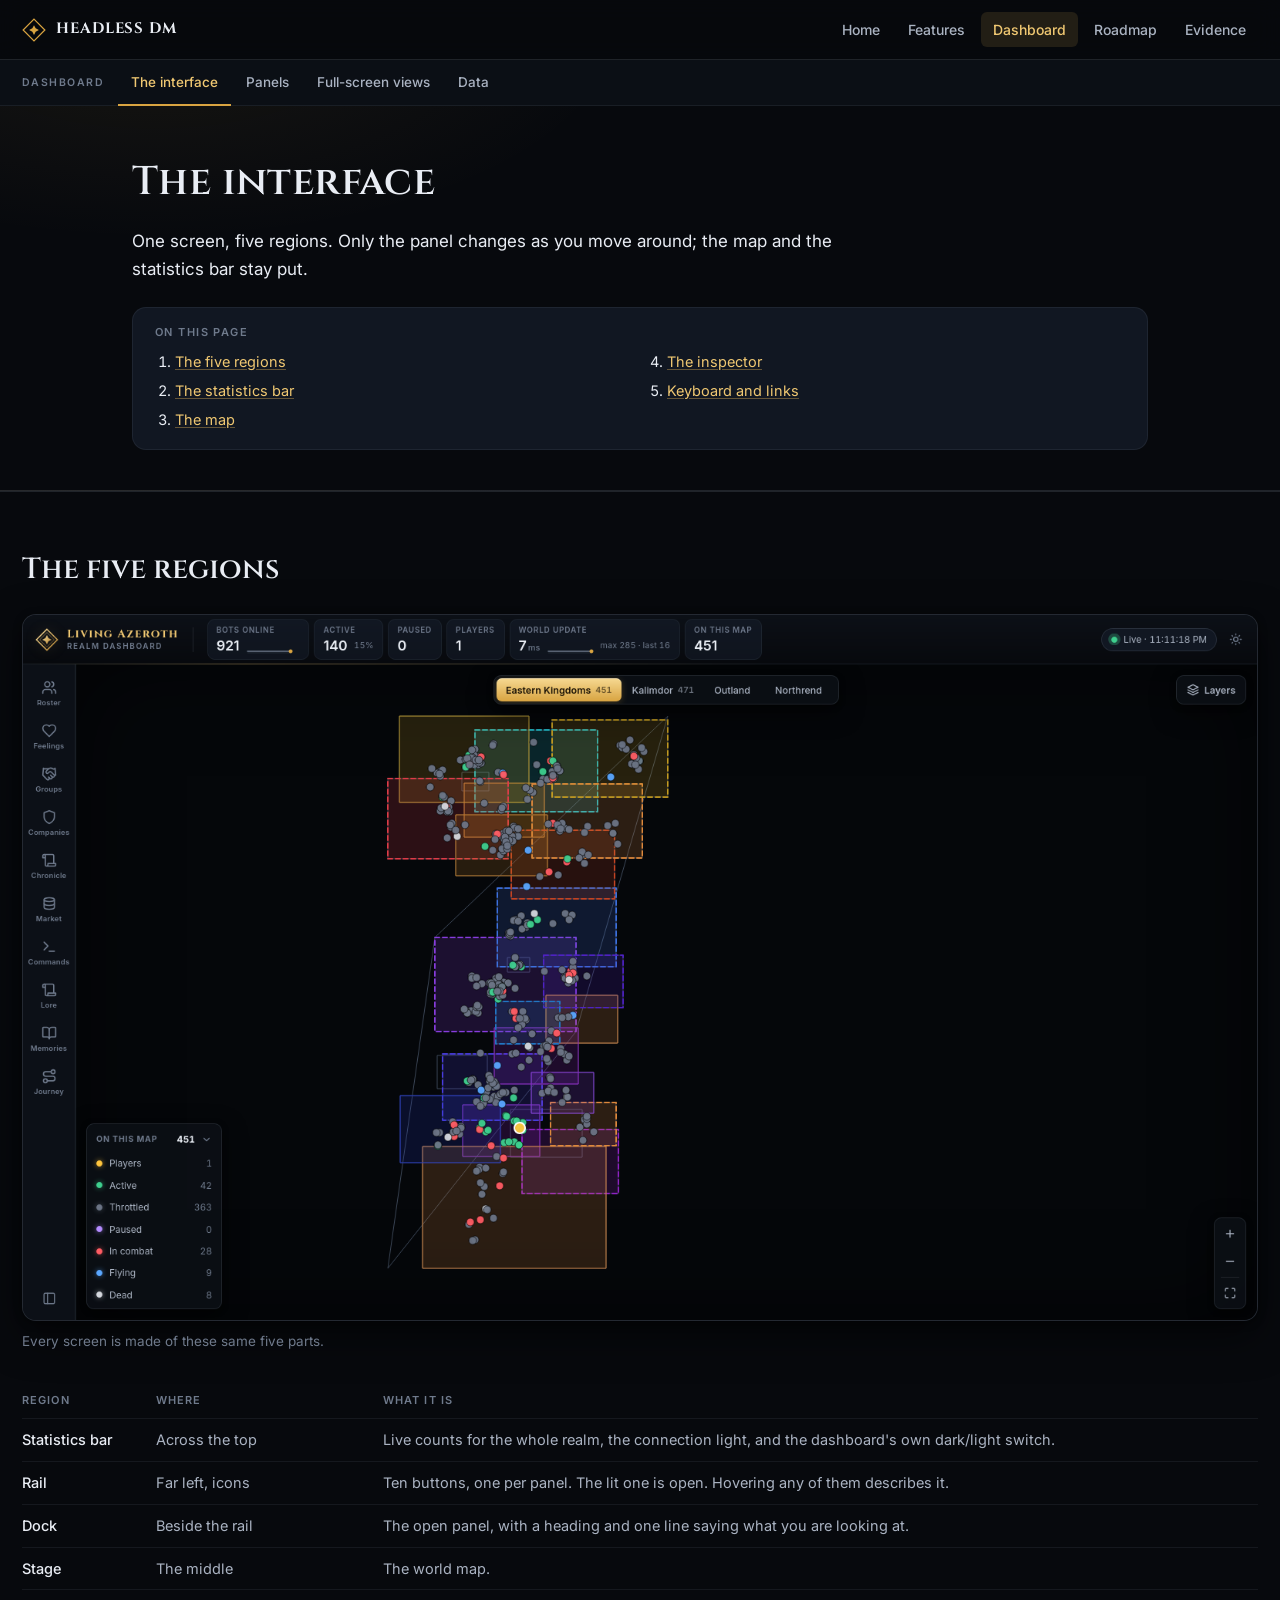
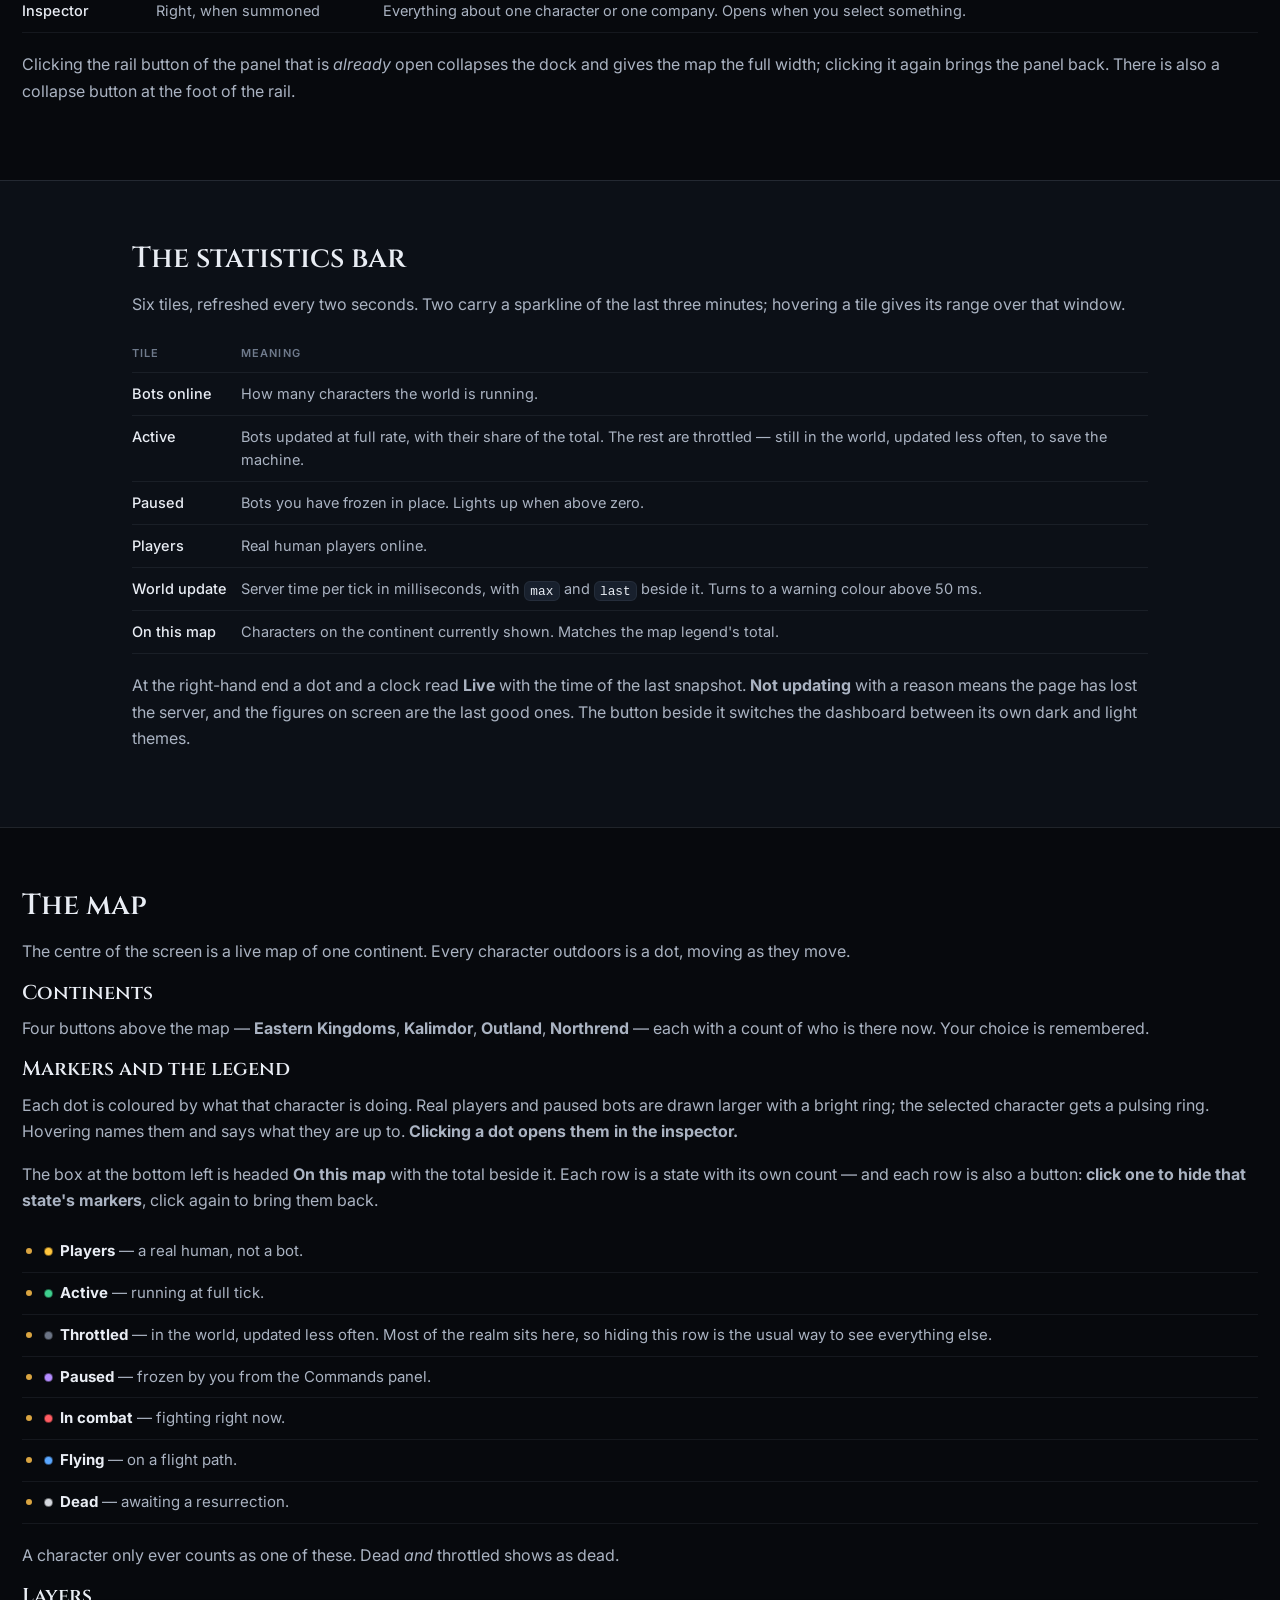
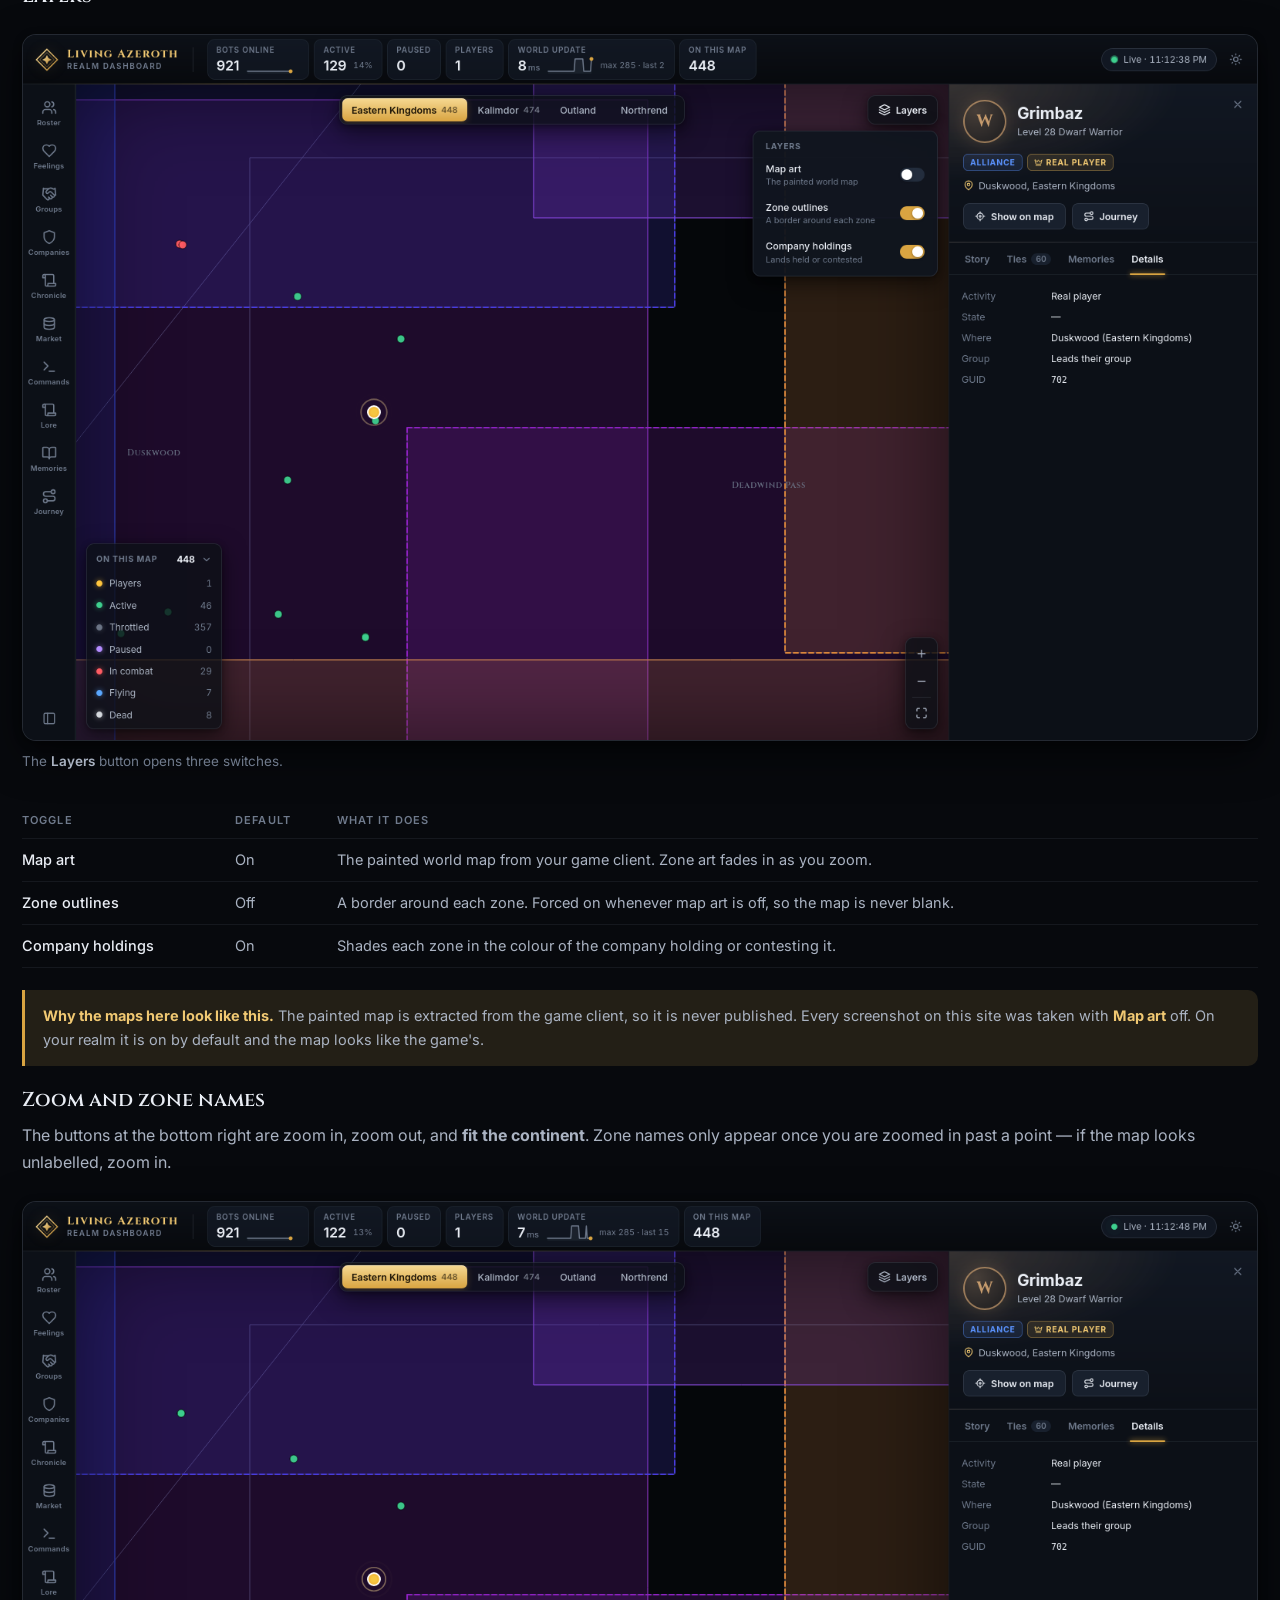
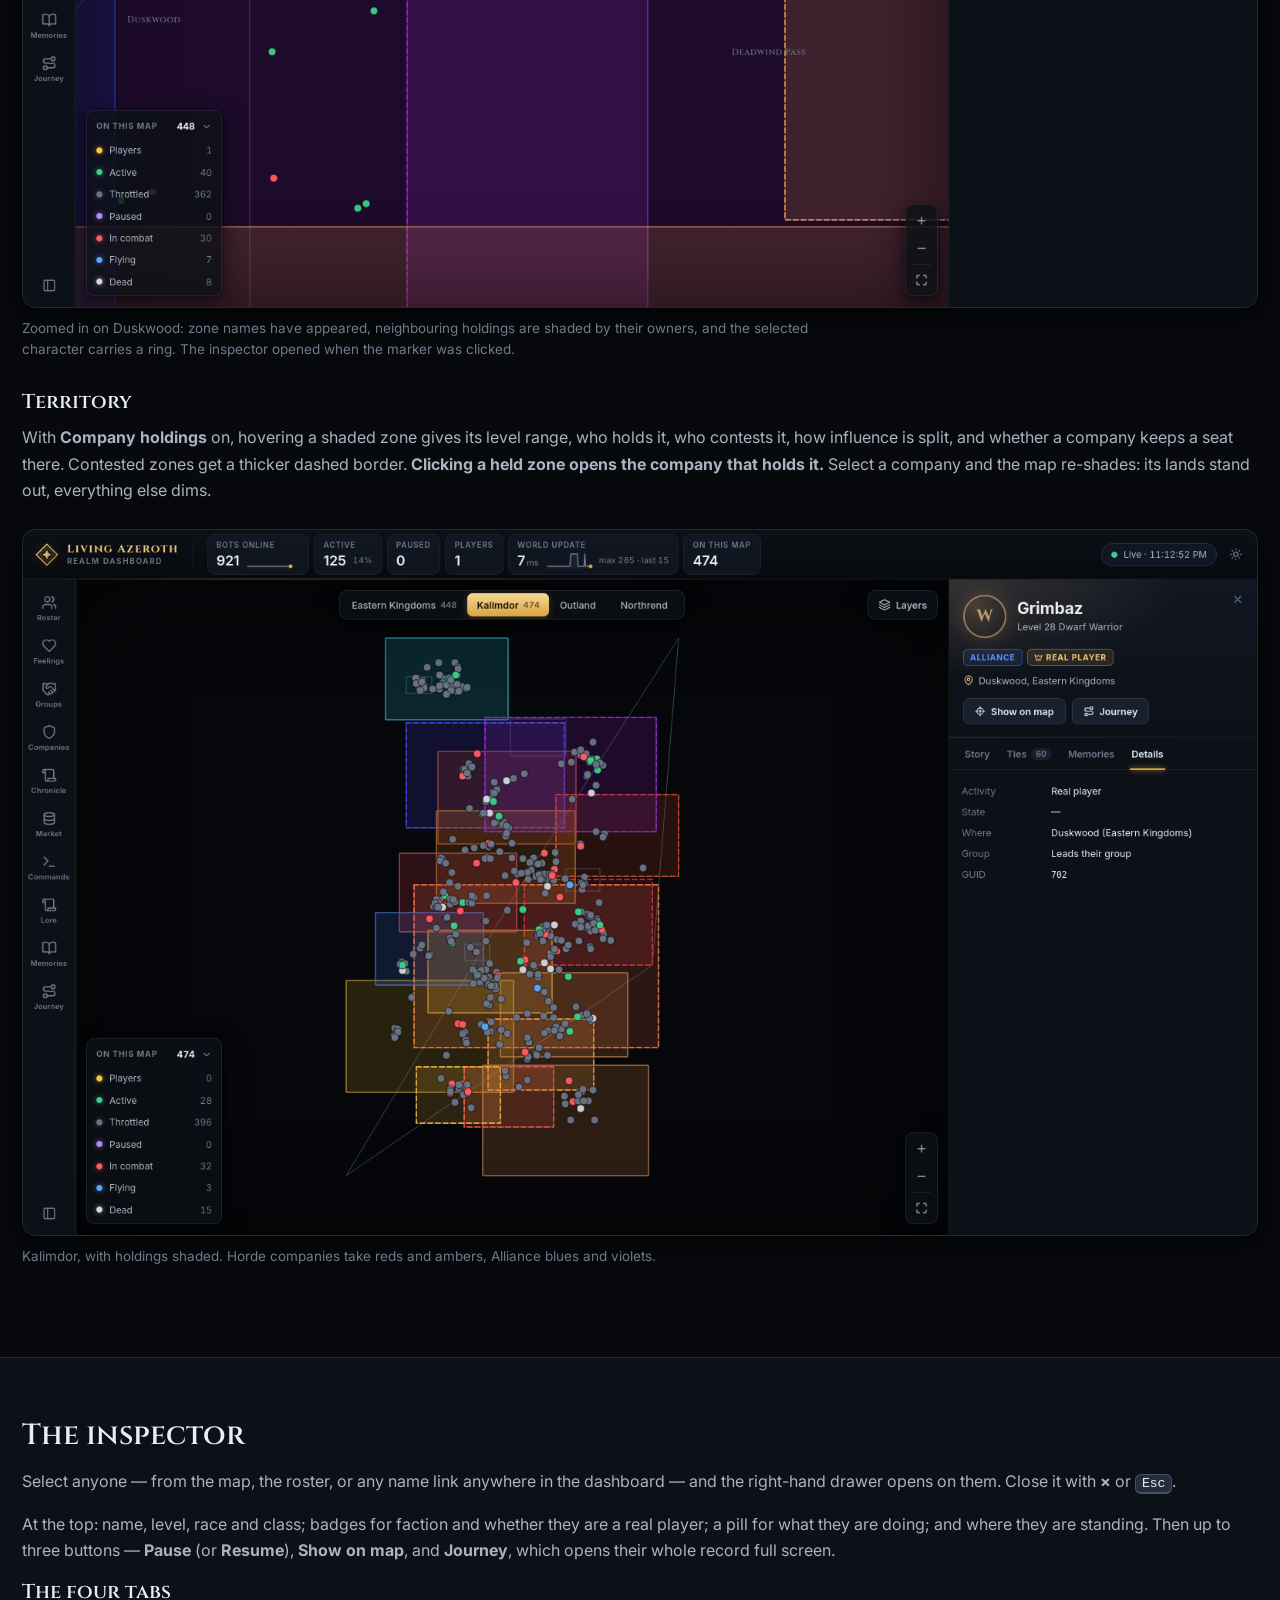
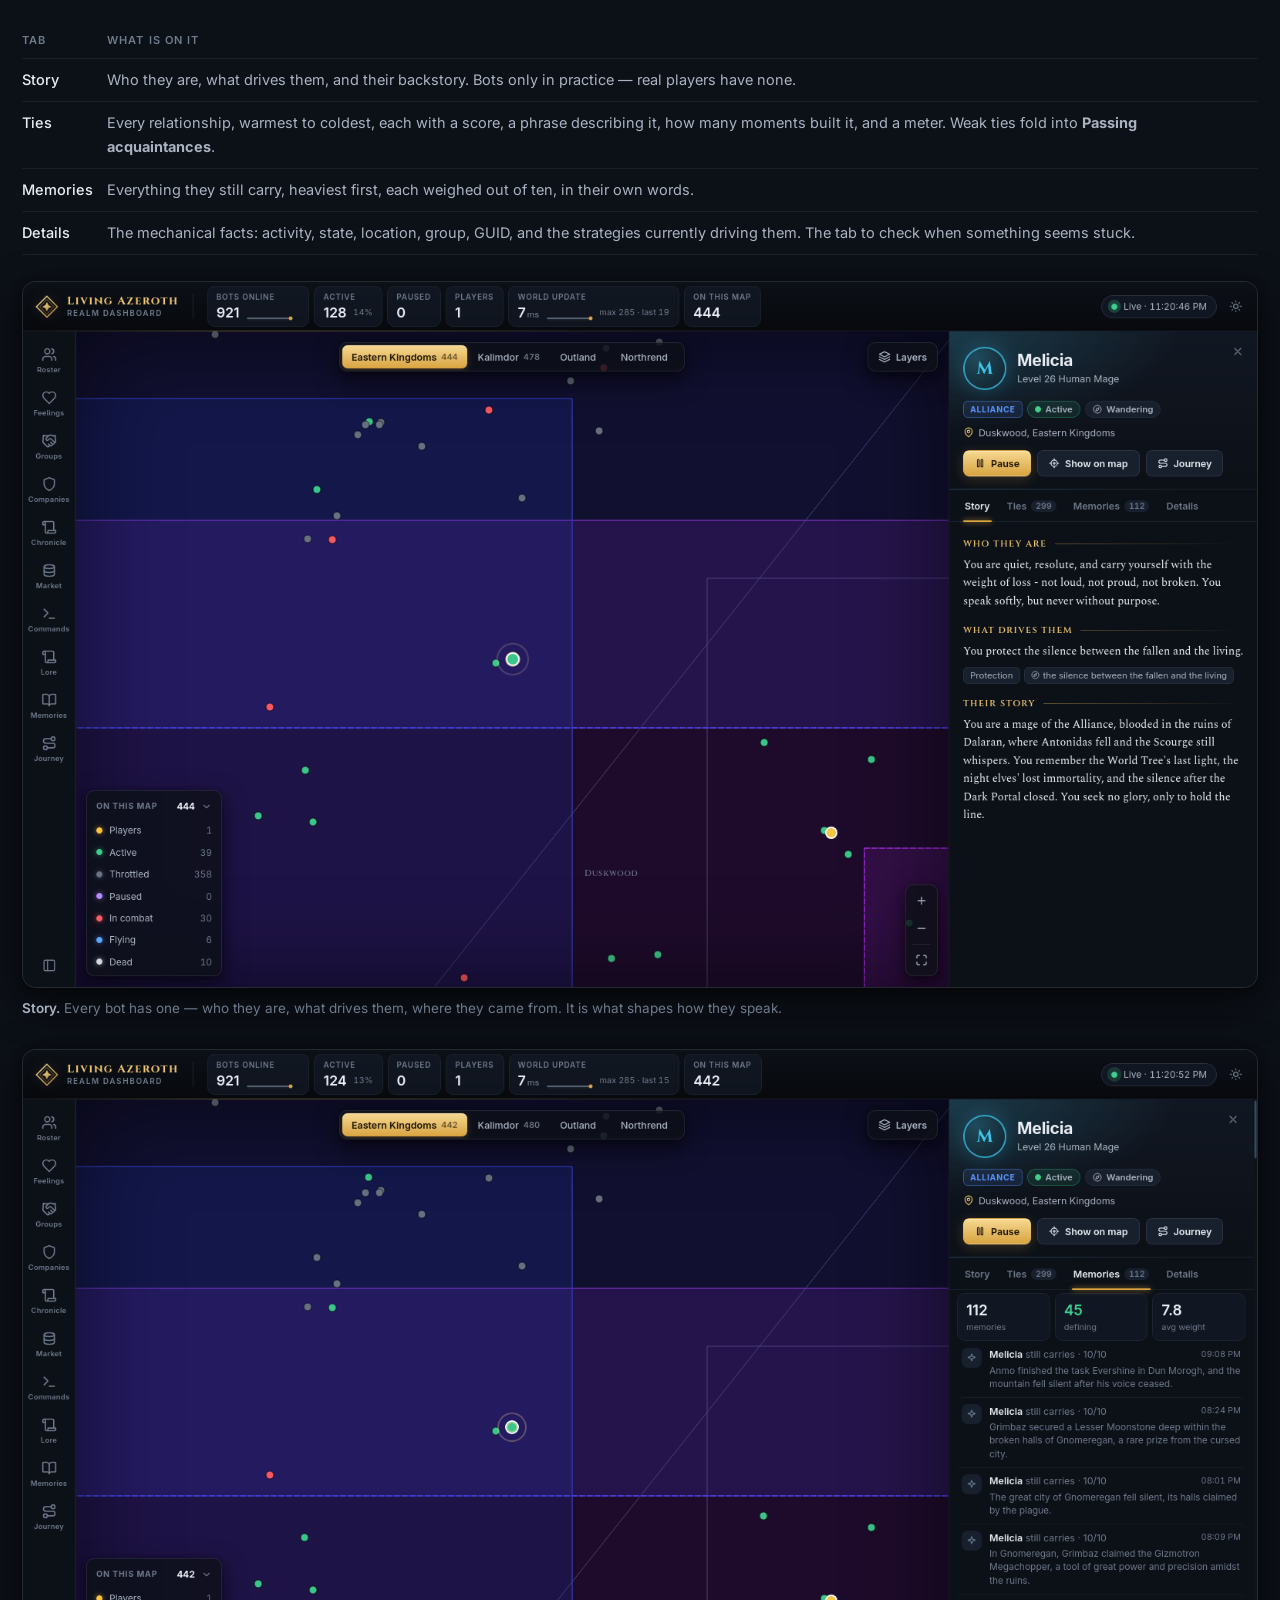
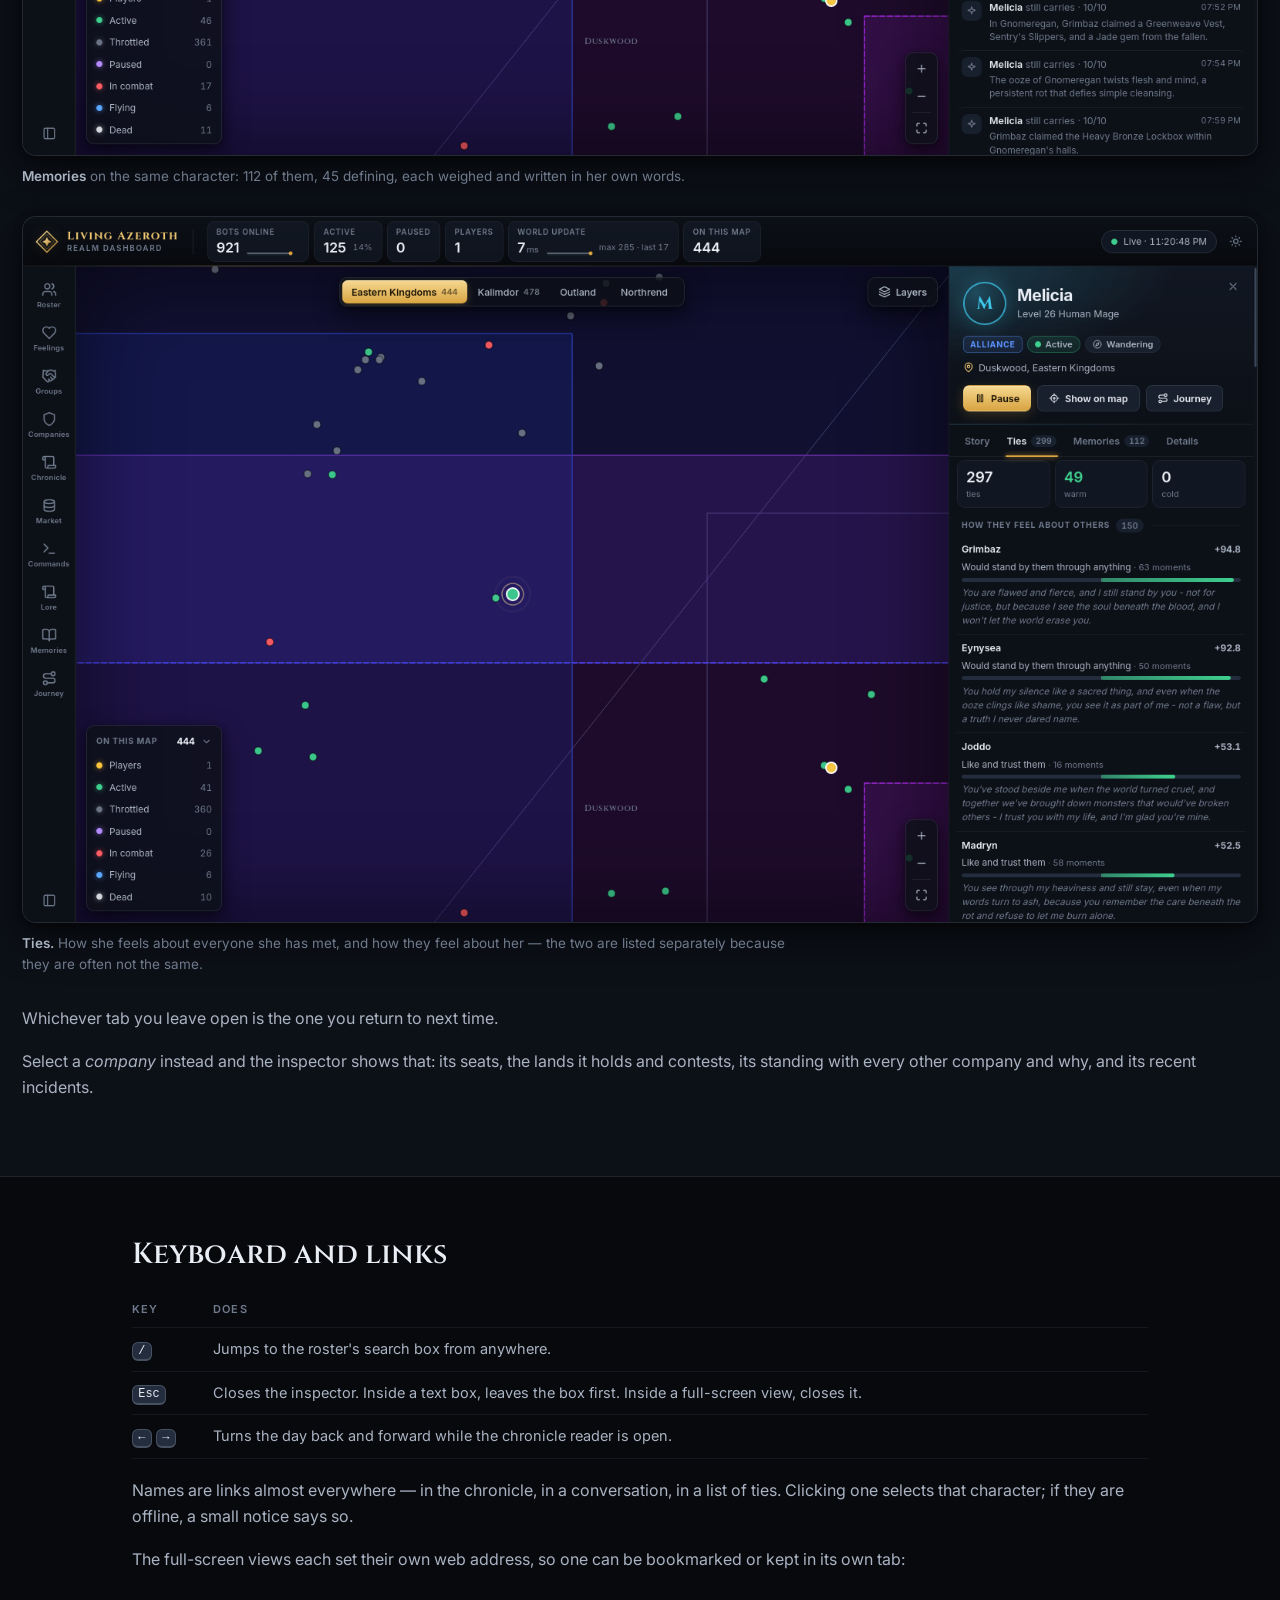
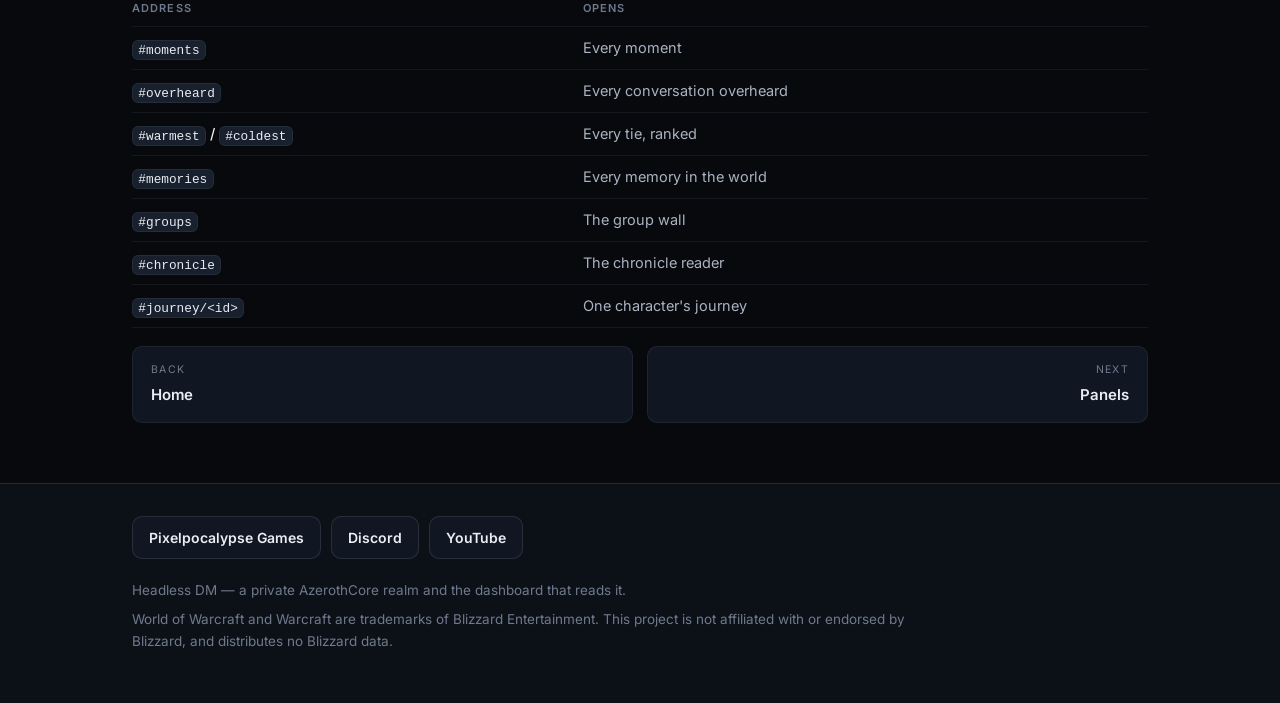
==== commit 6a4ac397: "Five sections, and everything that was the site becomes Dashboard Home, Features, Roadmap and Eviden" ====
--- a/dashboard.html
+++ b/dashboard.html
@@ -22,13 +22,23 @@
     Headless DM
   </a>
   <div class="nav-links">
-    <a href="index.html">Overview</a>
+    <a href="index.html">Home</a>
+    <a href="features.html">Features</a>
+    <a href="dashboard.html" class="on">Dashboard</a>
+    <a href="roadmap.html">Roadmap</a>
+    <a href="evidence.html">Evidence</a>
+  </div>
+</nav>
+
+<div class="subnav">
+  <div class="subnav-inner">
+    <span class="subnav-label">Dashboard</span>
     <a href="dashboard.html" class="on">The interface</a>
     <a href="panels.html">Panels</a>
     <a href="views.html">Full-screen views</a>
     <a href="results.html">Data</a>
   </div>
-</nav>
+</div>
 
 <header class="hero">
   <div class="wrap">
@@ -241,7 +251,7 @@
       </table>
     </div>
     <div class="pager">
-      <a href="index.html"><span class="dir">Back</span><span class="ttl">Overview</span></a>
+      <a href="index.html"><span class="dir">Back</span><span class="ttl">Home</span></a>
       <a class="next" href="panels.html"><span class="dir">Next</span><span class="ttl">Panels</span></a>
     </div>
   </div>
--- a/css/site.css
+++ b/css/site.css
@@ -373,6 +373,351 @@
 .pager .ttl { color: var(--ink); font-weight: 600; font-size: 15px; }
 .pager .next { text-align: right; }
 
+/* ---- Section sub-navigation (the Dashboard section's four pages) ---- */
+
+.subnav {
+  position: sticky;
+  top: 53px;
+  z-index: 40;
+  background: rgba(12, 16, 23, .94);
+  backdrop-filter: blur(12px);
+  border-bottom: 1px solid var(--line);
+}
+.subnav-inner {
+  max-width: 1300px;
+  margin: 0 auto;
+  padding: 0 22px;
+  display: flex;
+  gap: 2px;
+  flex-wrap: wrap;
+  align-items: center;
+}
+.subnav-label {
+  font-size: 10.5px;
+  font-weight: 600;
+  letter-spacing: .14em;
+  text-transform: uppercase;
+  color: var(--ink-3);
+  margin-right: 12px;
+  padding-block: 11px;
+}
+.subnav a {
+  padding: 11px 13px;
+  font-size: 13.5px;
+  font-weight: 500;
+  color: var(--ink-2);
+  text-decoration: none;
+  border-bottom: 2px solid transparent;
+  margin-bottom: -1px;
+}
+.subnav a:hover { color: var(--ink); }
+.subnav a.on { color: var(--gold-text); border-bottom-color: var(--gold); }
+@media (max-width: 620px) { .subnav { position: static; } }
+
+/* ---- Landing hero ---- */
+
+.hero-home {
+  padding-block: 76px 60px;
+  border-bottom: 1px solid var(--line-2);
+  background:
+    radial-gradient(900px 420px at 15% -25%, rgba(232, 184, 90, .10), transparent 64%),
+    radial-gradient(700px 360px at 92% 8%, rgba(91, 147, 255, .07), transparent 62%);
+}
+.hero-home h1 {
+  font-size: clamp(34px, 6.4vw, 62px);
+  line-height: 1.04;
+  max-width: 17ch;
+  margin-bottom: .34em;
+}
+.hero-home h1 em { font-style: normal; color: var(--gold-text); }
+.hero-home .lead { font-size: 18.5px; max-width: 64ch; }
+
+.cta-row { display: flex; gap: 12px; flex-wrap: wrap; margin-top: 30px; }
+.btn {
+  display: inline-flex;
+  align-items: center;
+  gap: 9px;
+  padding: 12px 22px;
+  border-radius: var(--radius);
+  font-weight: 600;
+  font-size: 14.5px;
+  text-decoration: none;
+  border: 1px solid var(--line-2);
+  background: var(--bg-2);
+  color: var(--ink);
+}
+.btn:hover { border-color: var(--gold-line); background: var(--bg-3); color: var(--gold-hi); }
+.btn-gold {
+  background: var(--gold);
+  border-color: var(--gold);
+  color: var(--gold-ink);
+}
+.btn-gold:hover { background: var(--gold-hi); border-color: var(--gold-hi); color: var(--gold-ink); }
+
+/* ---- Status pills ---- */
+
+.pill {
+  display: inline-flex;
+  align-items: center;
+  gap: 6px;
+  padding: 3px 10px 2px;
+  border-radius: 999px;
+  font-family: var(--font-ui);
+  font-size: 10.5px;
+  font-weight: 700;
+  letter-spacing: .11em;
+  text-transform: uppercase;
+  white-space: nowrap;
+  border: 1px solid var(--line-2);
+  color: var(--ink-3);
+}
+.pill::before {
+  content: "";
+  width: 6px;
+  height: 6px;
+  border-radius: 50%;
+  background: currentColor;
+}
+.pill-live { color: var(--warm); border-color: rgba(62, 207, 142, .35); background: rgba(62, 207, 142, .09); }
+.pill-planned { color: var(--gold-text); border-color: var(--gold-line); background: var(--gold-wash); }
+.pill-idea { color: var(--ink-3); }
+
+/* ---- Feature chapters (the Features page) ---- */
+
+.chapter { padding-block: 8px 4px; }
+.chapter-head {
+  display: flex;
+  align-items: baseline;
+  gap: 14px;
+  flex-wrap: wrap;
+  border-top: 2px solid var(--line-3);
+  padding-top: 20px;
+  margin-bottom: 6px;
+}
+.chapter-head h3 { margin: 0; font-size: clamp(21px, 3vw, 27px); }
+.chapter-lead { color: var(--ink-2); max-width: 62ch; margin-bottom: 20px; font-size: 16px; }
+
+.feats { display: grid; grid-template-columns: repeat(auto-fit, minmax(270px, 1fr)); gap: 0 34px; }
+.feats > div {
+  padding: 14px 0 15px;
+  border-top: 1px solid var(--line);
+}
+.feats h4 { margin: 0 0 4px; font-size: 15.5px; color: var(--ink); }
+.feats p { margin: 0; font-size: 14.5px; line-height: 1.5; }
+.feats p b { color: var(--ink); font-weight: 600; }
+
+/* ---- Roadmap cards ---- */
+
+.road { display: grid; gap: 20px; }
+.road-card {
+  background: var(--bg-2);
+  border: 1px solid var(--line);
+  border-left: 3px solid var(--gold);
+  border-radius: 0 var(--radius-l) var(--radius-l) 0;
+  padding: 26px 28px;
+}
+.road-card > header {
+  display: flex;
+  align-items: baseline;
+  gap: 14px;
+  flex-wrap: wrap;
+  margin-bottom: 4px;
+}
+.road-card h3 { margin: 0; font-size: clamp(20px, 2.8vw, 26px); }
+.road-num {
+  font-family: var(--font-mono);
+  font-size: 12px;
+  color: var(--gold-text);
+  letter-spacing: .12em;
+}
+.road-card .promise {
+  font-family: var(--font-prose);
+  font-size: 17.5px;
+  font-style: italic;
+  color: var(--ink);
+  max-width: 62ch;
+  margin: 8px 0 18px;
+}
+.road-grid {
+  display: grid;
+  grid-template-columns: repeat(auto-fit, minmax(230px, 1fr));
+  gap: 18px 30px;
+  border-top: 1px solid var(--line);
+  padding-top: 16px;
+}
+.road-grid h4 {
+  font-size: 10.5px;
+  letter-spacing: .13em;
+  text-transform: uppercase;
+  color: var(--ink-3);
+  margin-bottom: 6px;
+}
+.road-grid p { margin: 0; font-size: 14.5px; }
+.road-grid b { color: var(--ink); font-weight: 600; }
+
+.road-more {
+  background: var(--bg-1);
+  border: 1px dashed var(--line-2);
+  border-radius: var(--radius-l);
+  padding: 22px 26px;
+}
+.road-more ul { margin: 12px 0 0; padding-left: 20px; columns: 2; column-gap: 34px; }
+.road-more li { margin-bottom: 7px; font-size: 14.5px; color: var(--ink-2); break-inside: avoid; }
+.road-more li b { color: var(--ink); font-weight: 600; }
+@media (max-width: 680px) { .road-more ul { columns: 1; } }
+
+/* ---- Dialogue, for the Evidence page ---- */
+
+.ex {
+  border-left: 1px solid var(--line-2);
+  padding: 2px 0 2px 20px;
+  margin: 0 0 26px;
+}
+.ex-key {
+  border-left: 2px solid var(--gold);
+  background: var(--bg-2);
+  border-radius: 0 var(--radius) var(--radius) 0;
+  padding: 18px 22px;
+}
+.stamp {
+  display: block;
+  font-family: var(--font-mono);
+  font-size: 10.5px;
+  letter-spacing: .09em;
+  text-transform: uppercase;
+  color: var(--ink-3);
+  margin-bottom: 12px;
+}
+.stamp .place { color: var(--warm); }
+
+.said {
+  display: grid;
+  grid-template-columns: 120px minmax(0, 1fr);
+  gap: 0 16px;
+  align-items: baseline;
+  margin: 0 0 11px;
+}
+.said:last-child { margin-bottom: 0; }
+.said .nm {
+  font-family: var(--font-display);
+  font-size: 11.5px;
+  letter-spacing: .07em;
+  text-transform: uppercase;
+  color: var(--ink-3);
+  text-align: right;
+}
+.said q {
+  quotes: none;
+  font-family: var(--font-prose);
+  font-size: 16.5px;
+  line-height: 1.5;
+  color: var(--ink-2);
+}
+.said-player .nm { color: var(--gold-text); }
+.said-player q { color: var(--ink); }
+.said q b { color: var(--gold-hi); font-weight: 500; }
+@media (max-width: 620px) {
+  .said { grid-template-columns: minmax(0, 1fr); gap: 2px; }
+  .said .nm { text-align: left; }
+}
+
+.chorus {
+  margin-top: 14px;
+  padding-top: 12px;
+  border-top: 1px dashed var(--line-2);
+}
+.chorus-label {
+  display: block;
+  font-family: var(--font-mono);
+  font-size: 10px;
+  letter-spacing: .11em;
+  text-transform: uppercase;
+  color: var(--warm);
+  margin-bottom: 10px;
+}
+
+.why {
+  margin: 14px 0 0;
+  padding-top: 11px;
+  border-top: 1px solid var(--line);
+  font-size: 13.5px;
+  line-height: 1.55;
+  color: var(--ink-3);
+}
+.why b { color: var(--ink-2); font-weight: 600; }
+
+.memo {
+  margin-top: 14px;
+  background: var(--bg-3);
+  border-left: 2px solid var(--warm);
+  border-radius: 0 var(--radius-s) var(--radius-s) 0;
+  padding: 12px 15px;
+  font-family: var(--font-prose);
+  font-style: italic;
+  font-size: 15px;
+  line-height: 1.5;
+  color: var(--ink-2);
+}
+.memo-head {
+  display: flex;
+  justify-content: space-between;
+  gap: 12px;
+  flex-wrap: wrap;
+  font-family: var(--font-ui);
+  font-style: normal;
+  font-size: 10px;
+  letter-spacing: .11em;
+  text-transform: uppercase;
+  color: var(--warm);
+  margin-bottom: 6px;
+}
+.memo-held { border-left-color: var(--warn); }
+.memo-held .memo-head { color: var(--warn); }
+
+.pull {
+  margin: 0;
+  padding-block: 50px;
+  border-block: 1px solid var(--line-2);
+  text-align: center;
+}
+.pull blockquote {
+  margin: 0 auto;
+  max-width: 22ch;
+  font-family: var(--font-display);
+  font-weight: 600;
+  font-size: clamp(24px, 4.4vw, 40px);
+  line-height: 1.18;
+  color: var(--ink);
+}
+.pull figcaption {
+  margin-top: 18px;
+  font-family: var(--font-mono);
+  font-size: 11px;
+  letter-spacing: .13em;
+  text-transform: uppercase;
+  color: var(--ink-3);
+}
+
+.liners { display: grid; grid-template-columns: repeat(auto-fit, minmax(280px, 1fr)); gap: 24px; }
+.liner { border-top: 1px solid var(--line-2); padding-top: 13px; }
+.liner q {
+  quotes: none;
+  display: block;
+  font-family: var(--font-prose);
+  font-size: 16.5px;
+  line-height: 1.45;
+  color: var(--ink);
+}
+.liner .att {
+  display: block;
+  margin-top: 9px;
+  font-family: var(--font-mono);
+  font-size: 10.5px;
+  letter-spacing: .1em;
+  text-transform: uppercase;
+  color: var(--ink-3);
+}
+
 /* ---- Footer ---- */
 
 footer {
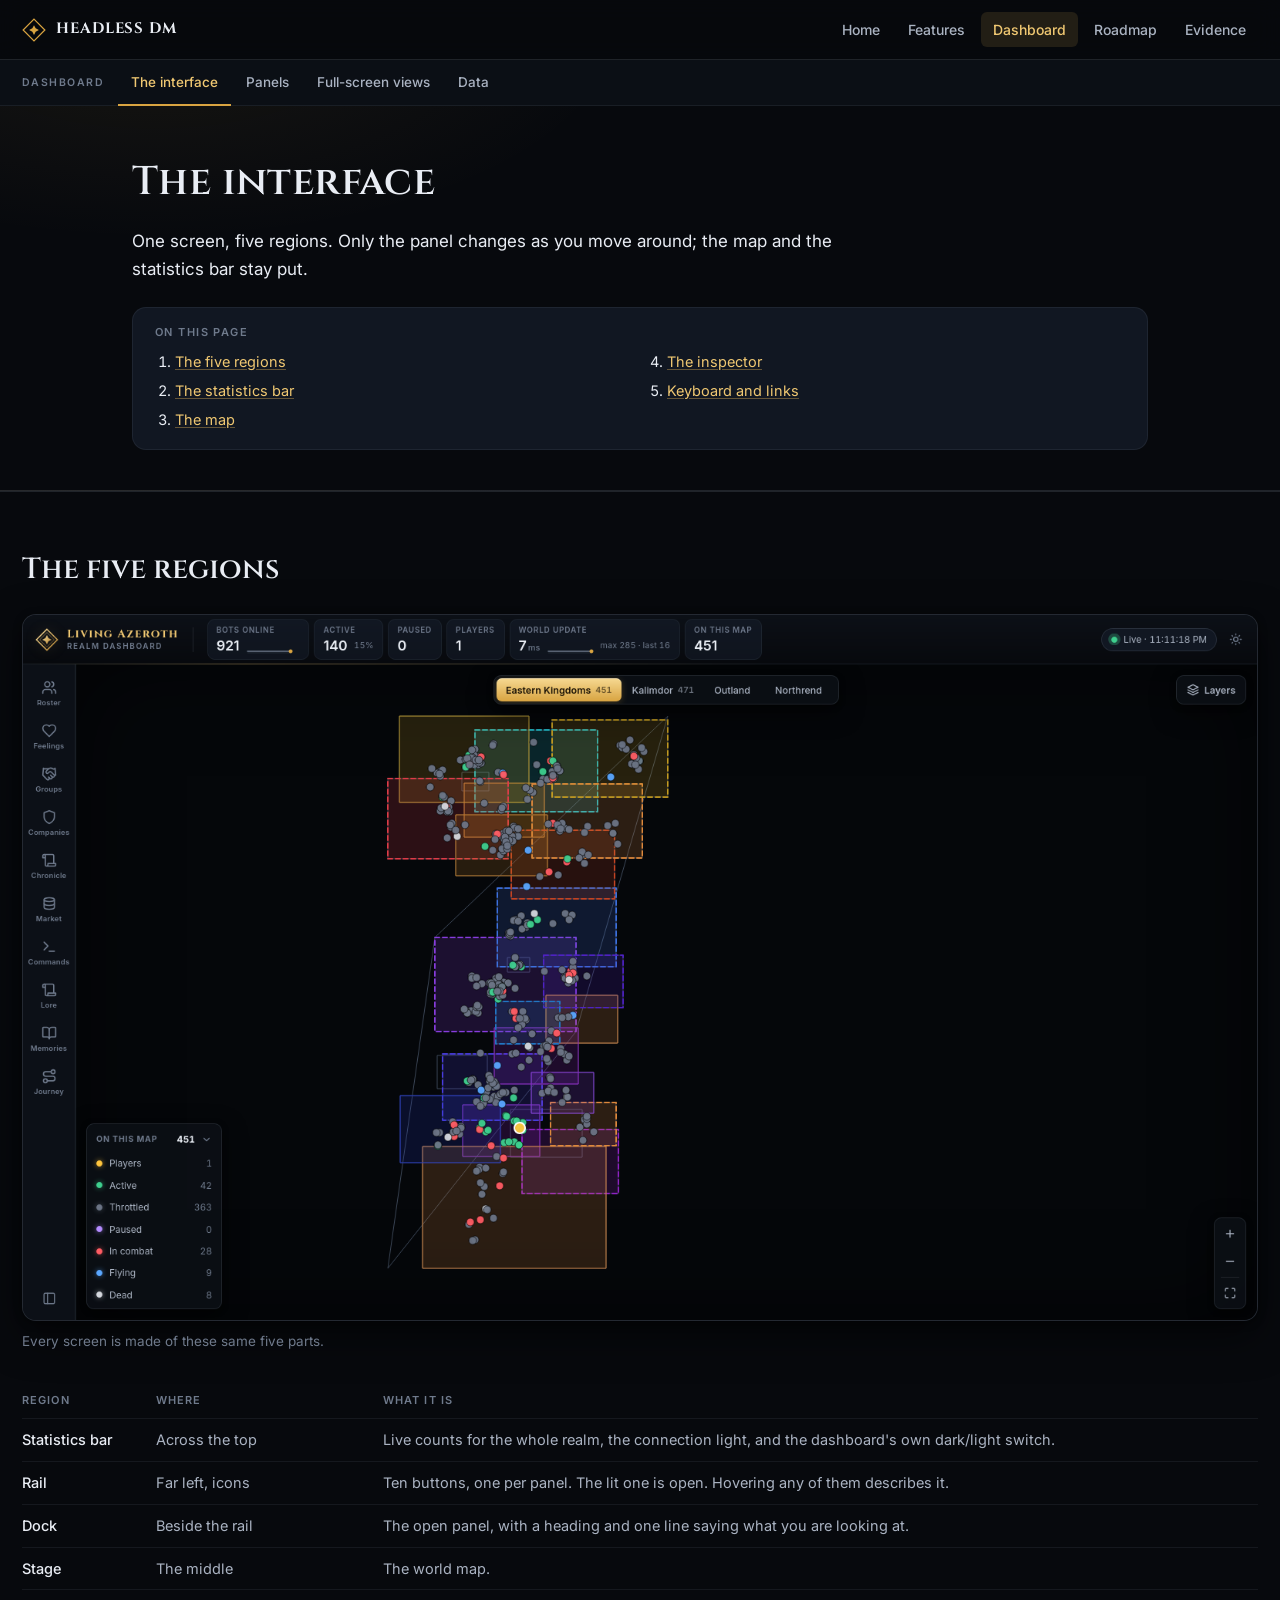
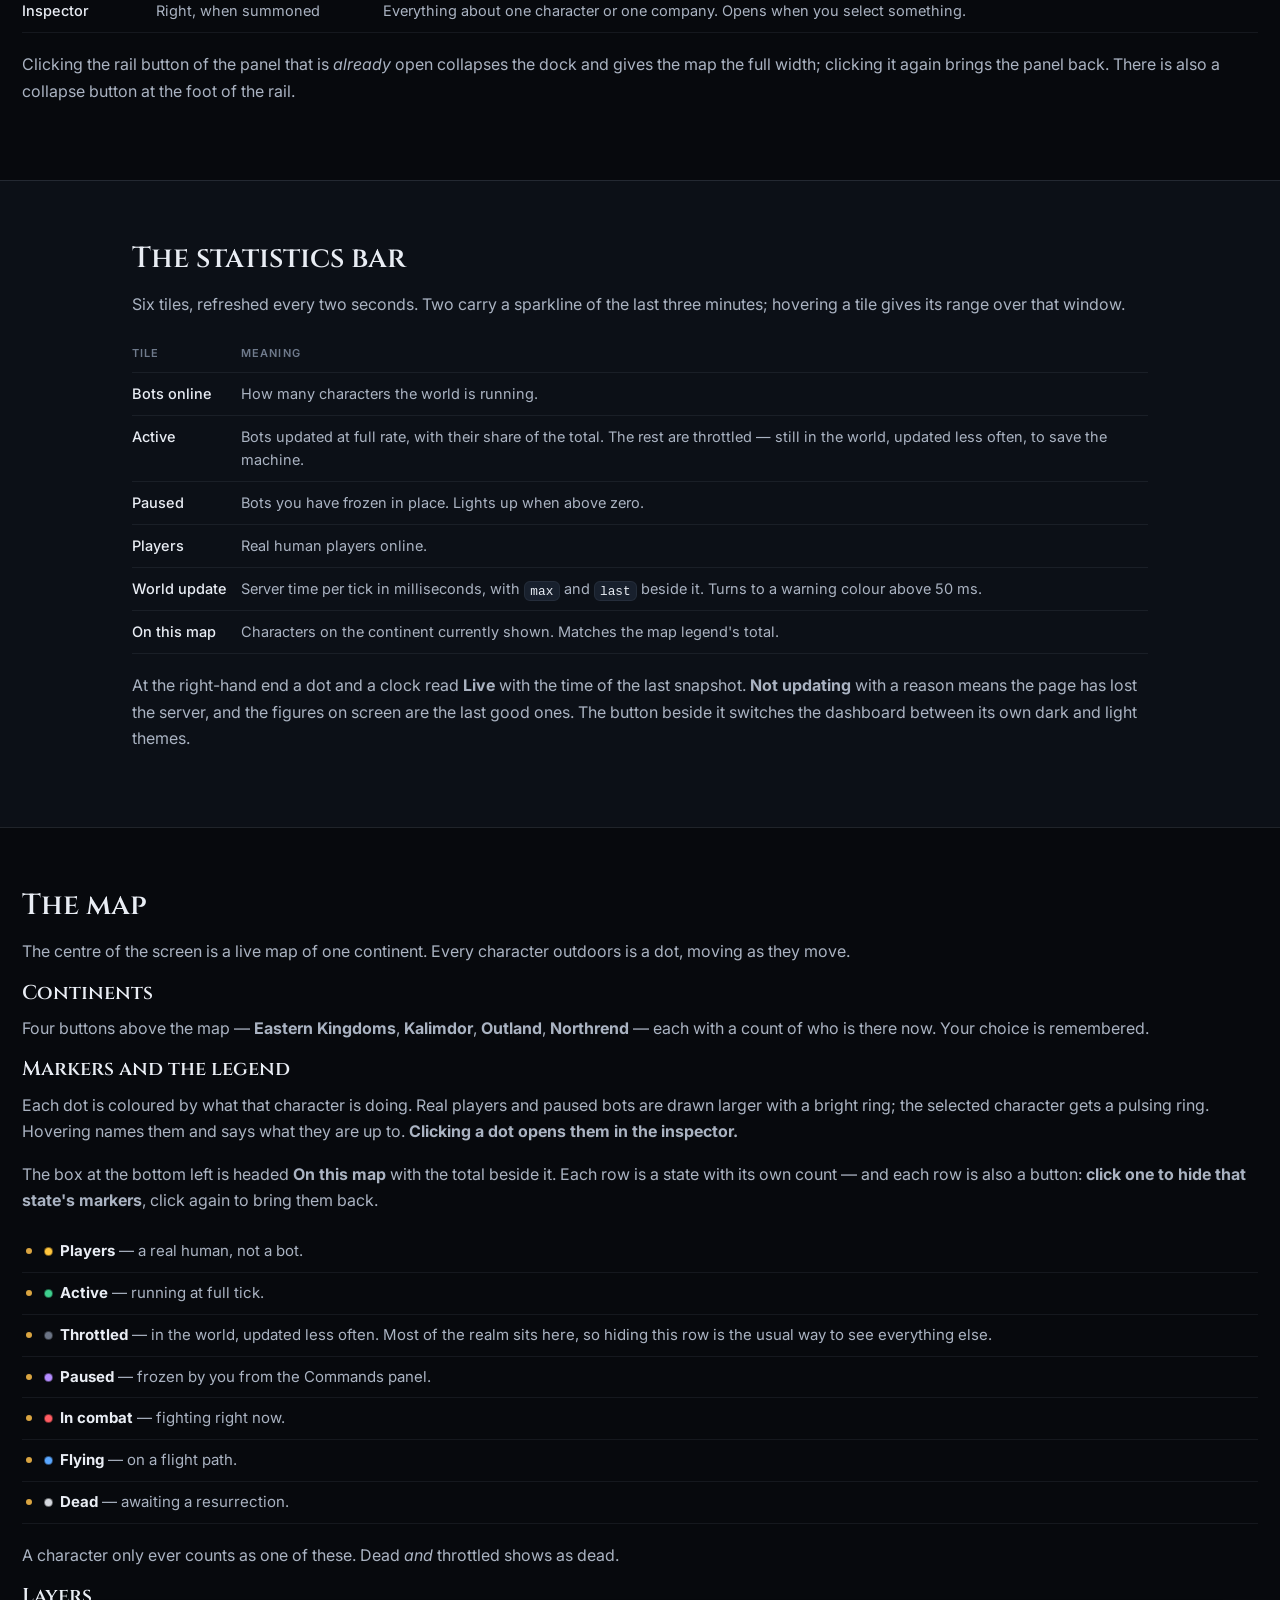
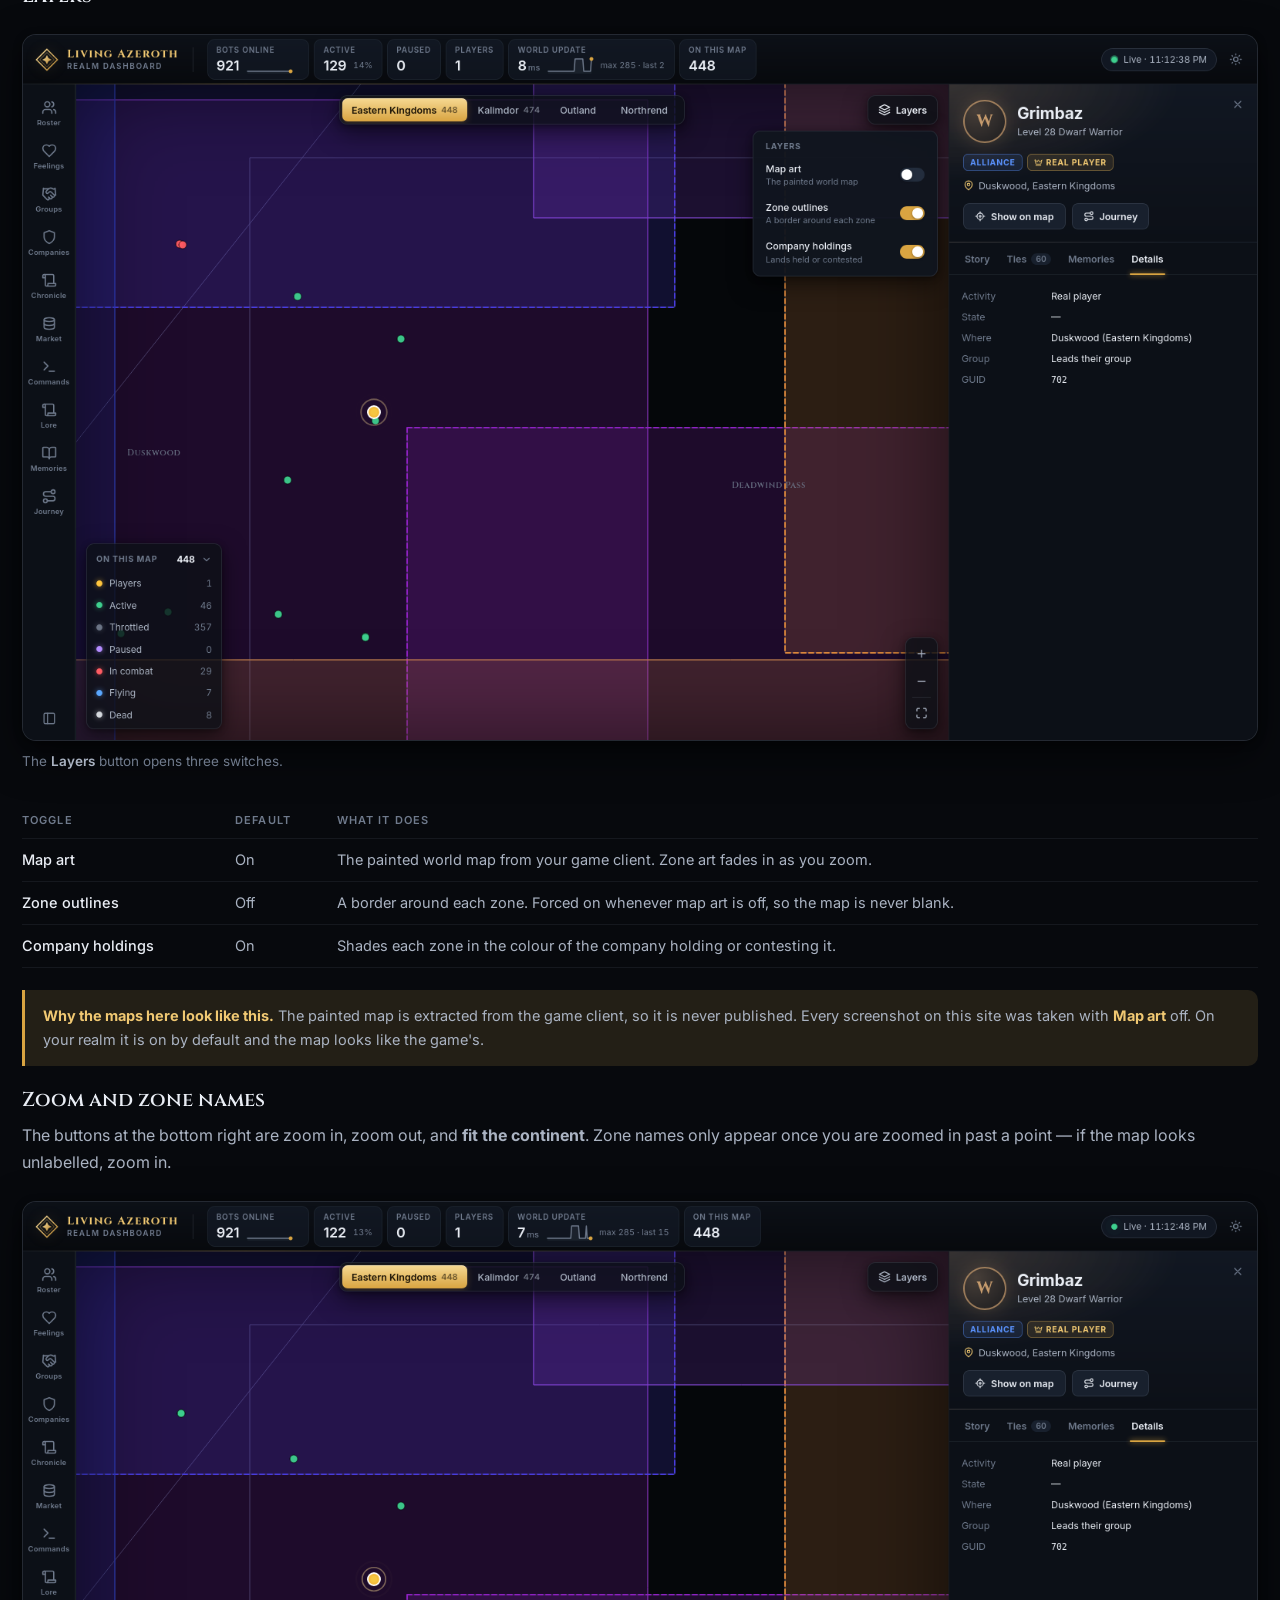
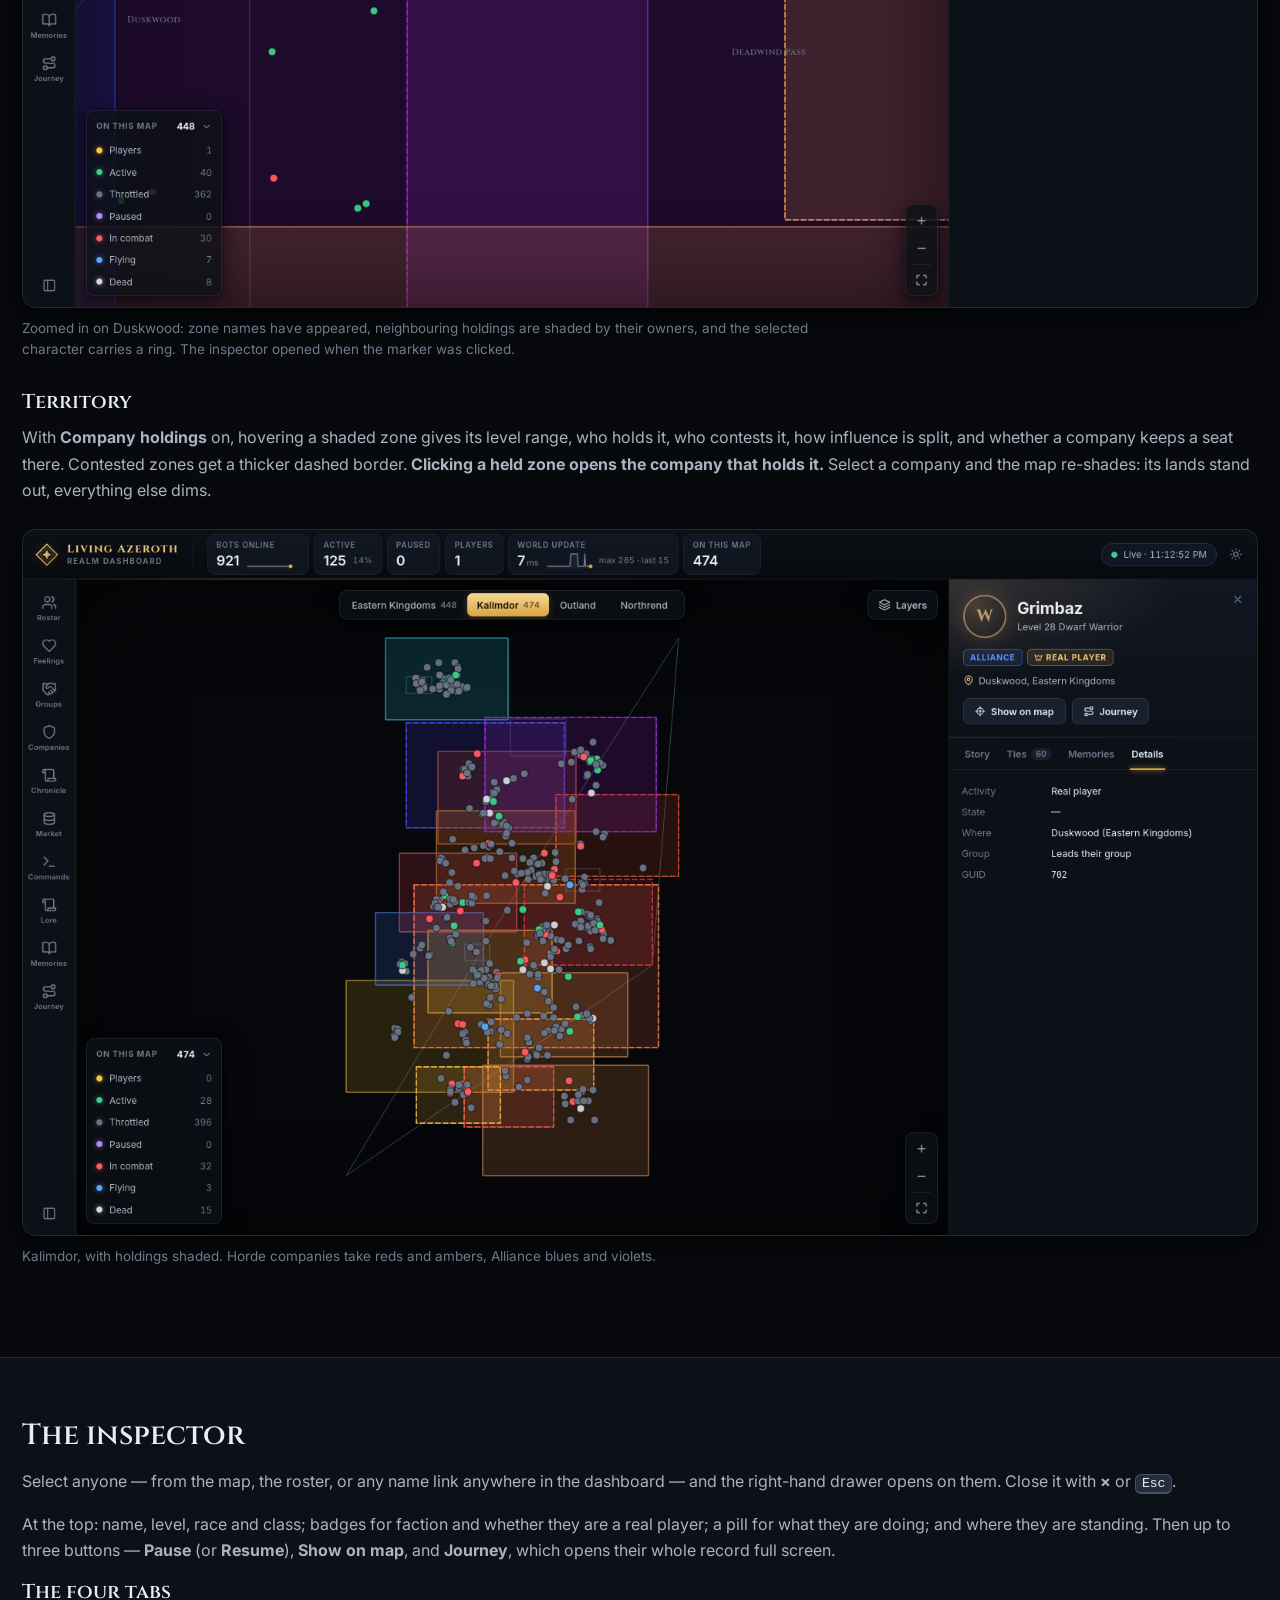
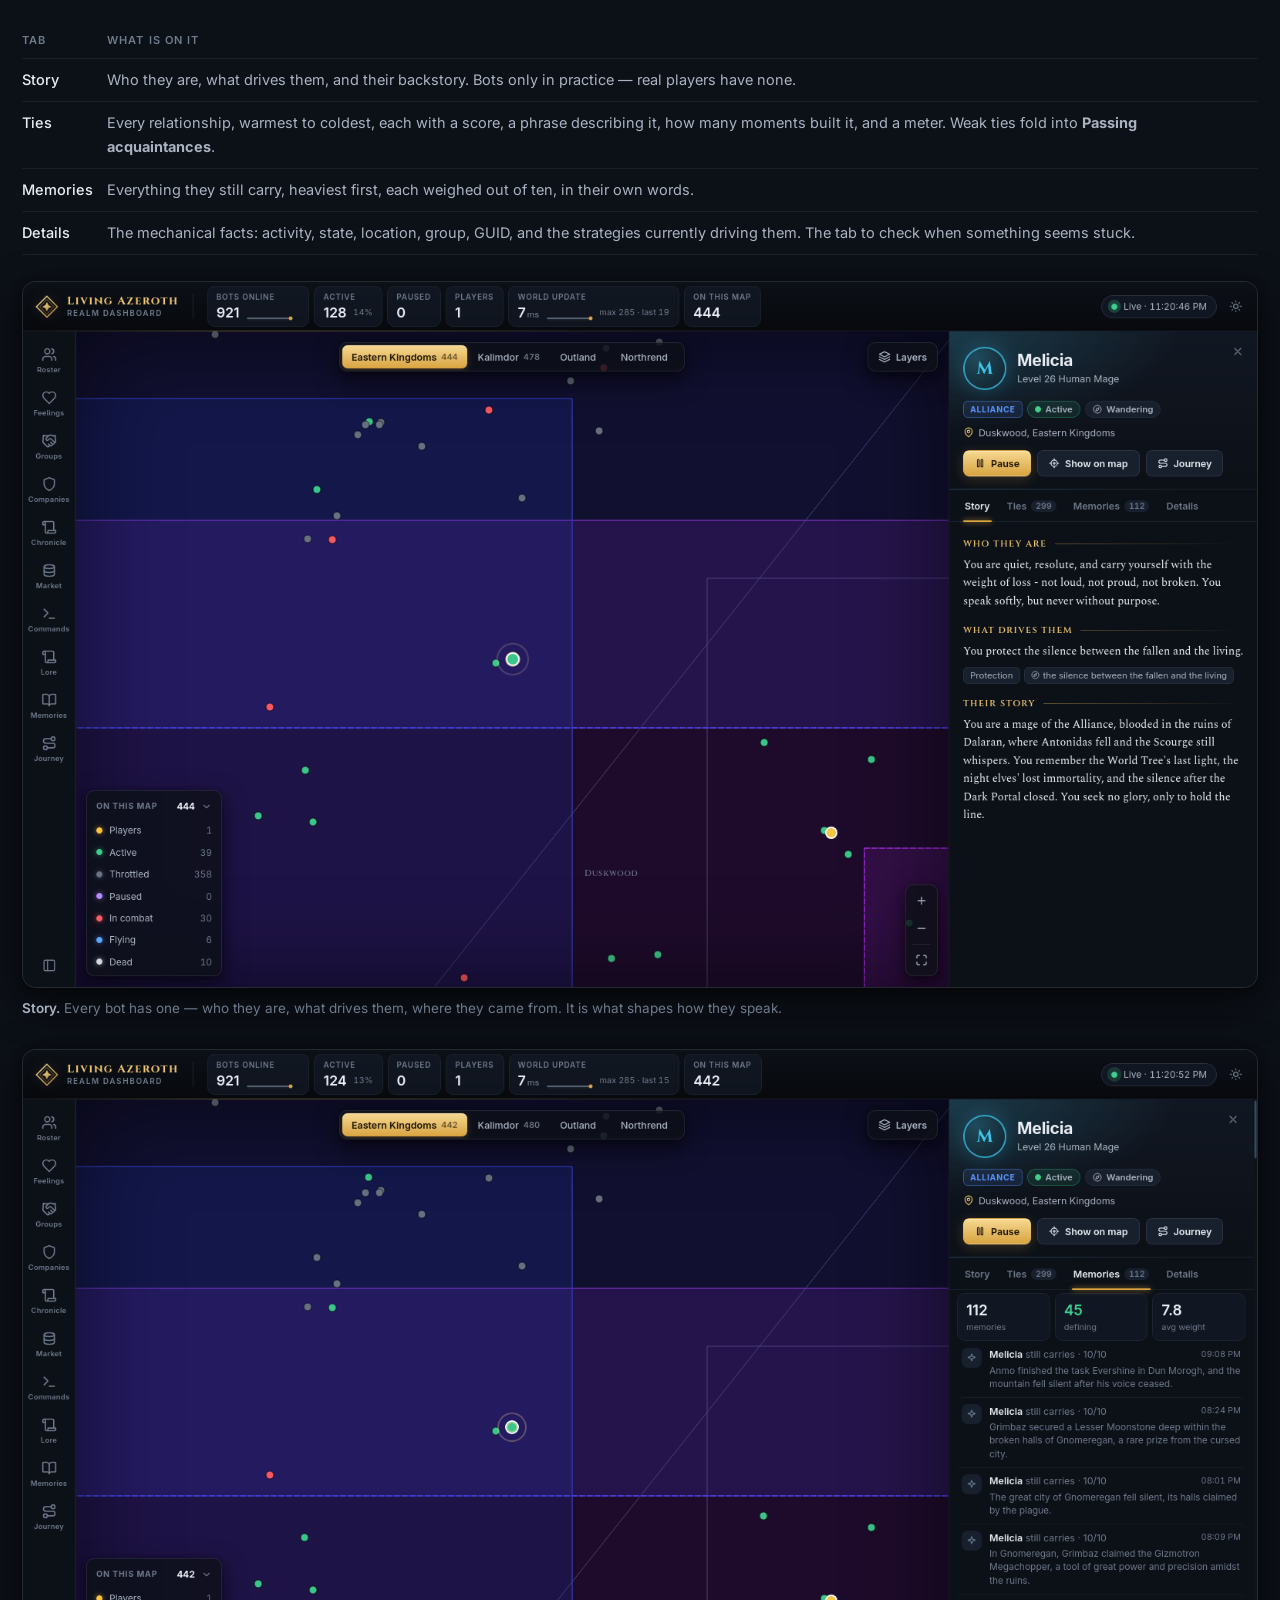
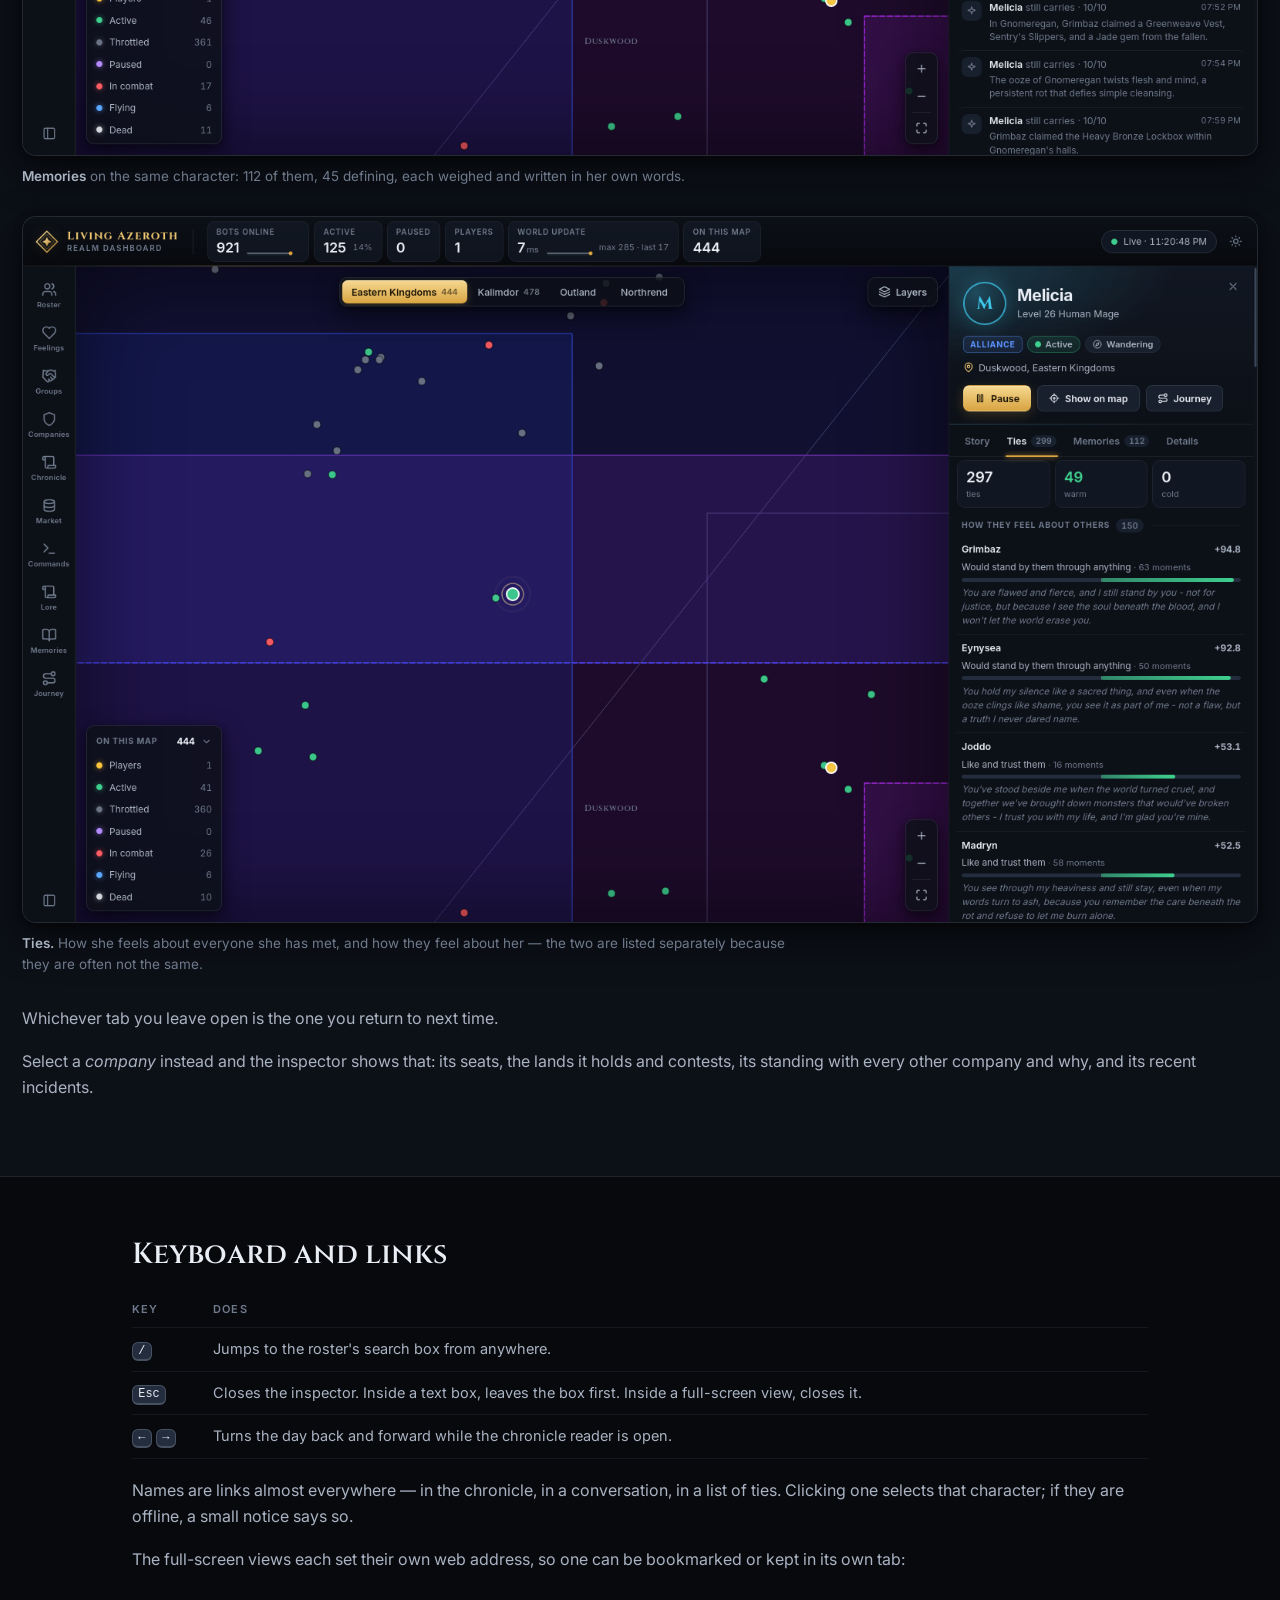
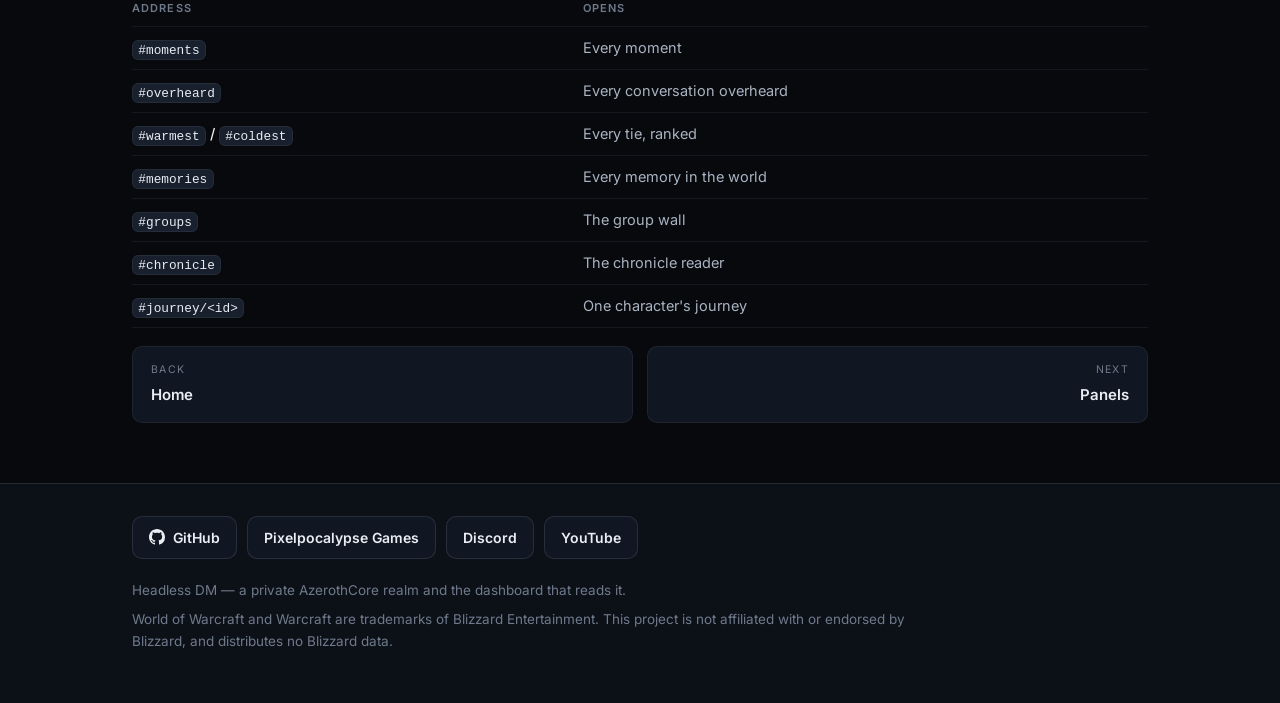
==== commit 860f4e9e: "A way to the source, from the top of the page and the foot of every one The home page's second call " ====
--- a/dashboard.html
+++ b/dashboard.html
@@ -260,6 +260,7 @@
 <footer>
   <div class="wrap">
     <div class="foot-links">
+      <a href="https://github.com/bazola/headless-dm" target="_blank" rel="noopener"><svg width="16" height="16" viewBox="0 0 16 16" fill="currentColor" aria-hidden="true"><path d="M8 0C3.58 0 0 3.58 0 8c0 3.54 2.29 6.53 5.47 7.59.4.07.55-.17.55-.38 0-.19-.01-.82-.01-1.49-2.01.37-2.53-.49-2.69-.94-.09-.23-.48-.94-.82-1.13-.28-.15-.68-.52-.01-.53.63-.01 1.08.58 1.23.82.72 1.21 1.87.87 2.33.66.07-.52.28-.87.51-1.07-1.78-.2-3.64-.89-3.64-3.95 0-.87.31-1.59.82-2.15-.08-.2-.36-1.02.08-2.12 0 0 .67-.21 2.2.82.64-.18 1.32-.27 2-.27s1.36.09 2 .27c1.53-1.04 2.2-.82 2.2-.82.44 1.1.16 1.92.08 2.12.51.56.82 1.27.82 2.15 0 3.07-1.87 3.75-3.65 3.95.29.25.54.73.54 1.48 0 1.07-.01 1.93-.01 2.2 0 .21.15.46.55.38A8.01 8.01 0 0 0 16 8c0-4.42-3.58-8-8-8Z"/></svg>GitHub</a>
       <a href="https://pixelpocalypsegames.com/" target="_blank" rel="noopener">Pixelpocalypse Games</a>
       <a href="https://discord.com/invite/zpnYXhDs3X" target="_blank" rel="noopener">Discord</a>
       <a href="https://www.youtube.com/@bazola8654" target="_blank" rel="noopener">YouTube</a>
--- a/css/site.css
+++ b/css/site.css
@@ -454,6 +454,11 @@
 }
 .btn-gold:hover { background: var(--gold-hi); border-color: var(--gold-hi); color: var(--gold-ink); }
 
+/* The source link: second in weight only to the gold call to action. */
+.btn-code { background: var(--bg-3); border-color: var(--line-3); color: var(--ink); }
+.btn-code:hover { background: var(--bg-4); border-color: var(--gold-line); color: var(--gold-hi); }
+.btn svg { flex: none; }
+
 /* ---- Status pills ---- */
 
 .pill {
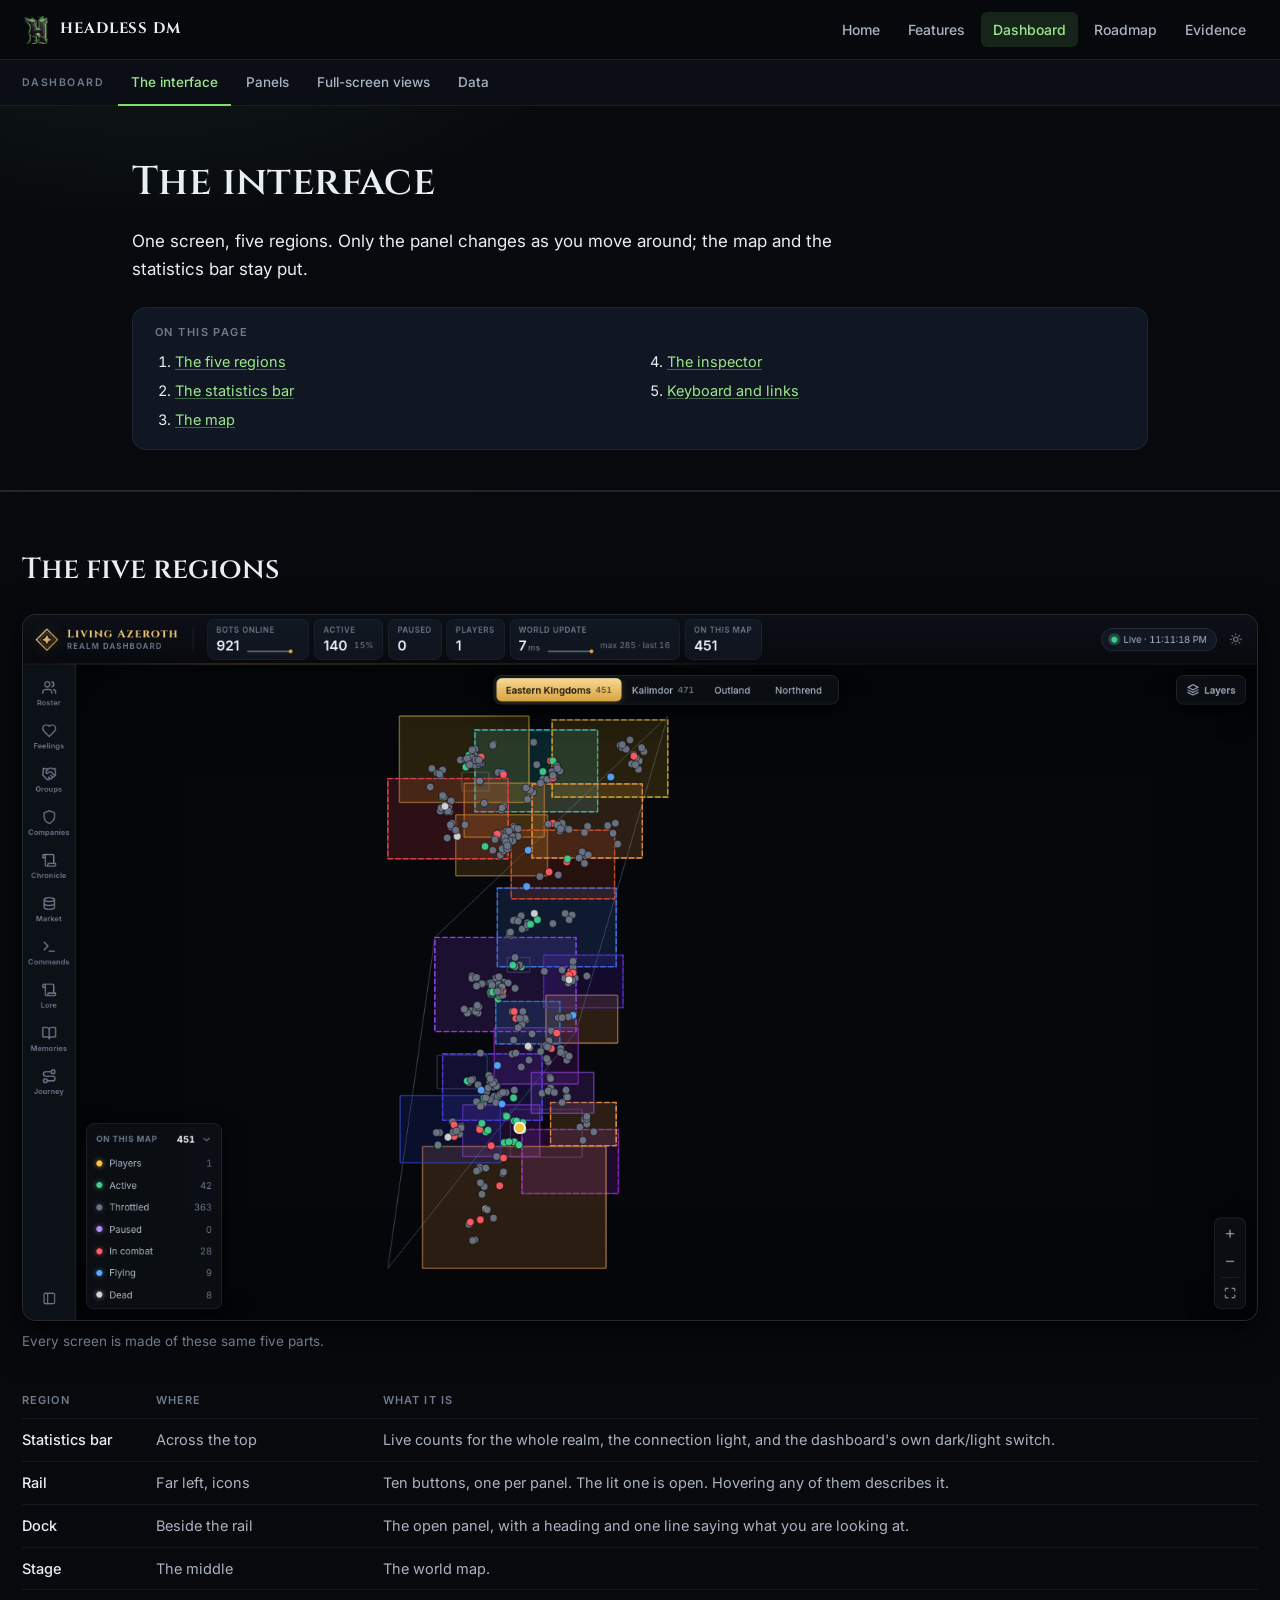
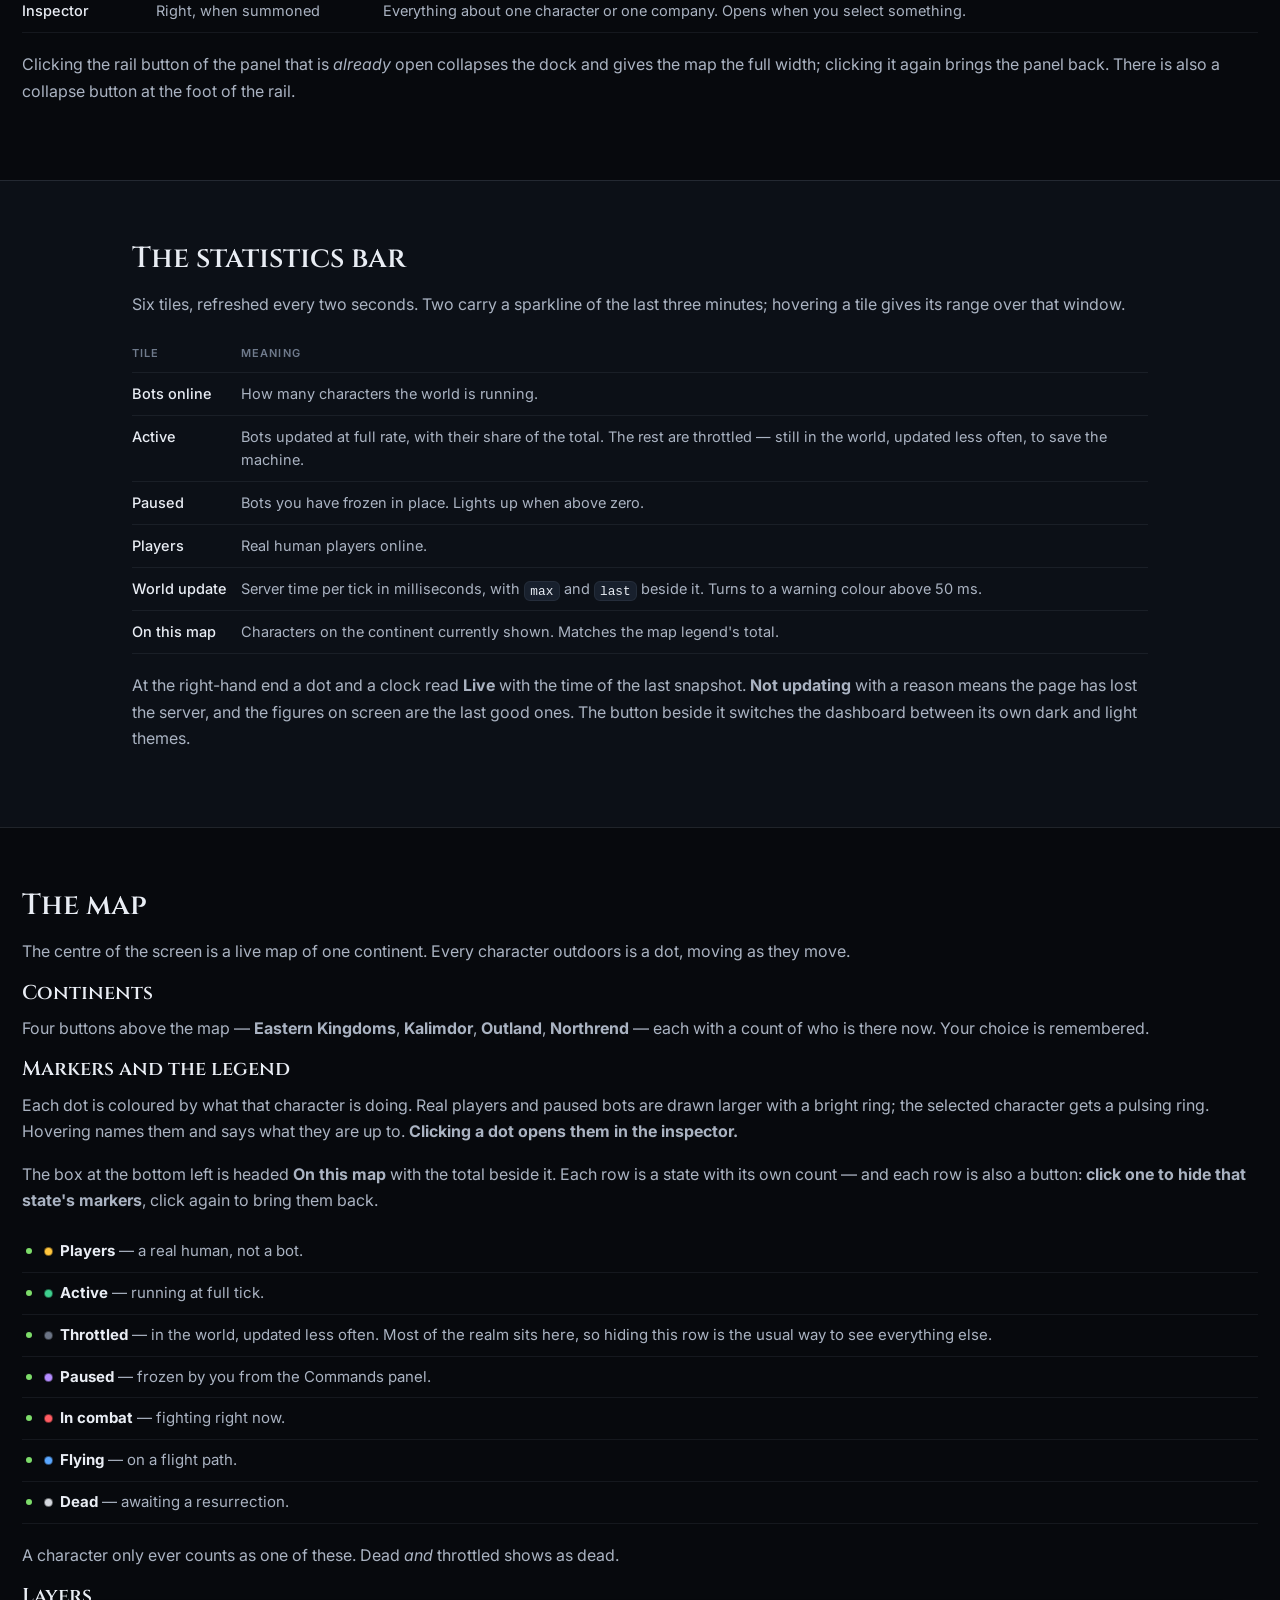
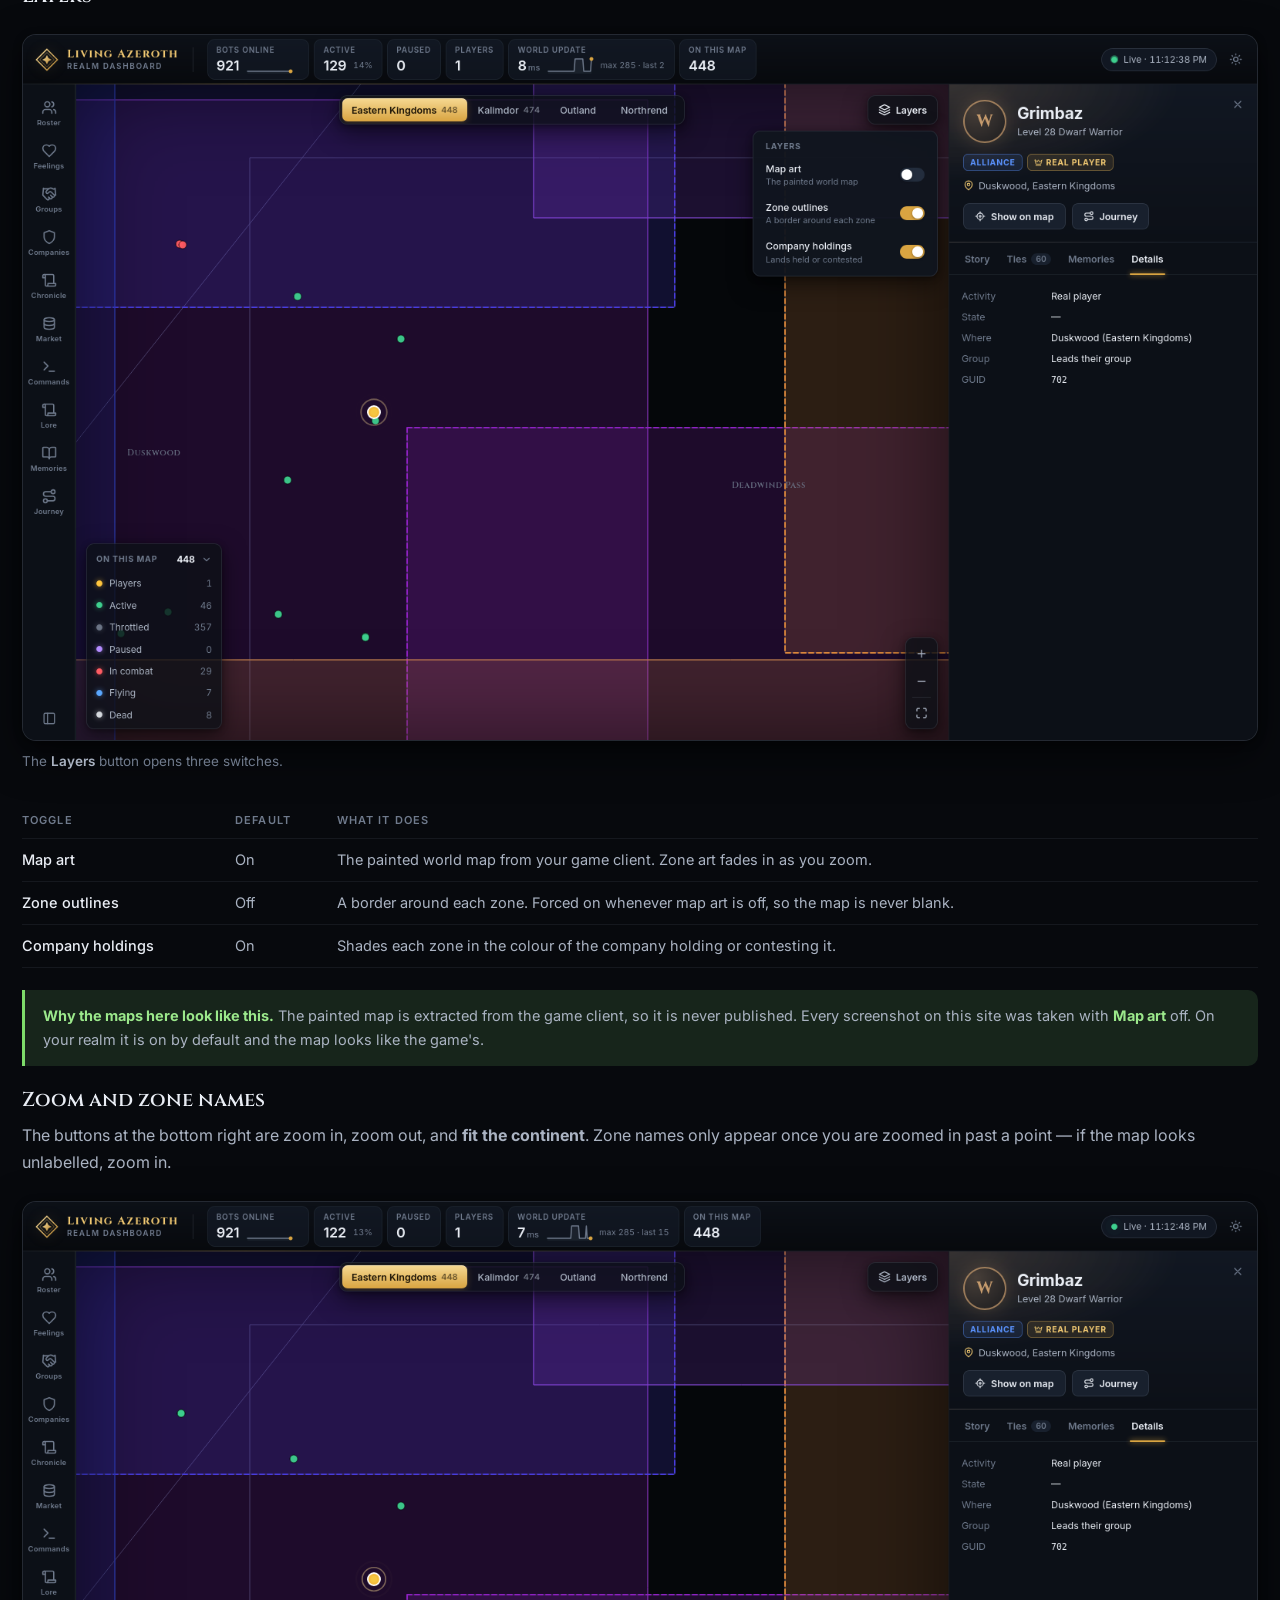
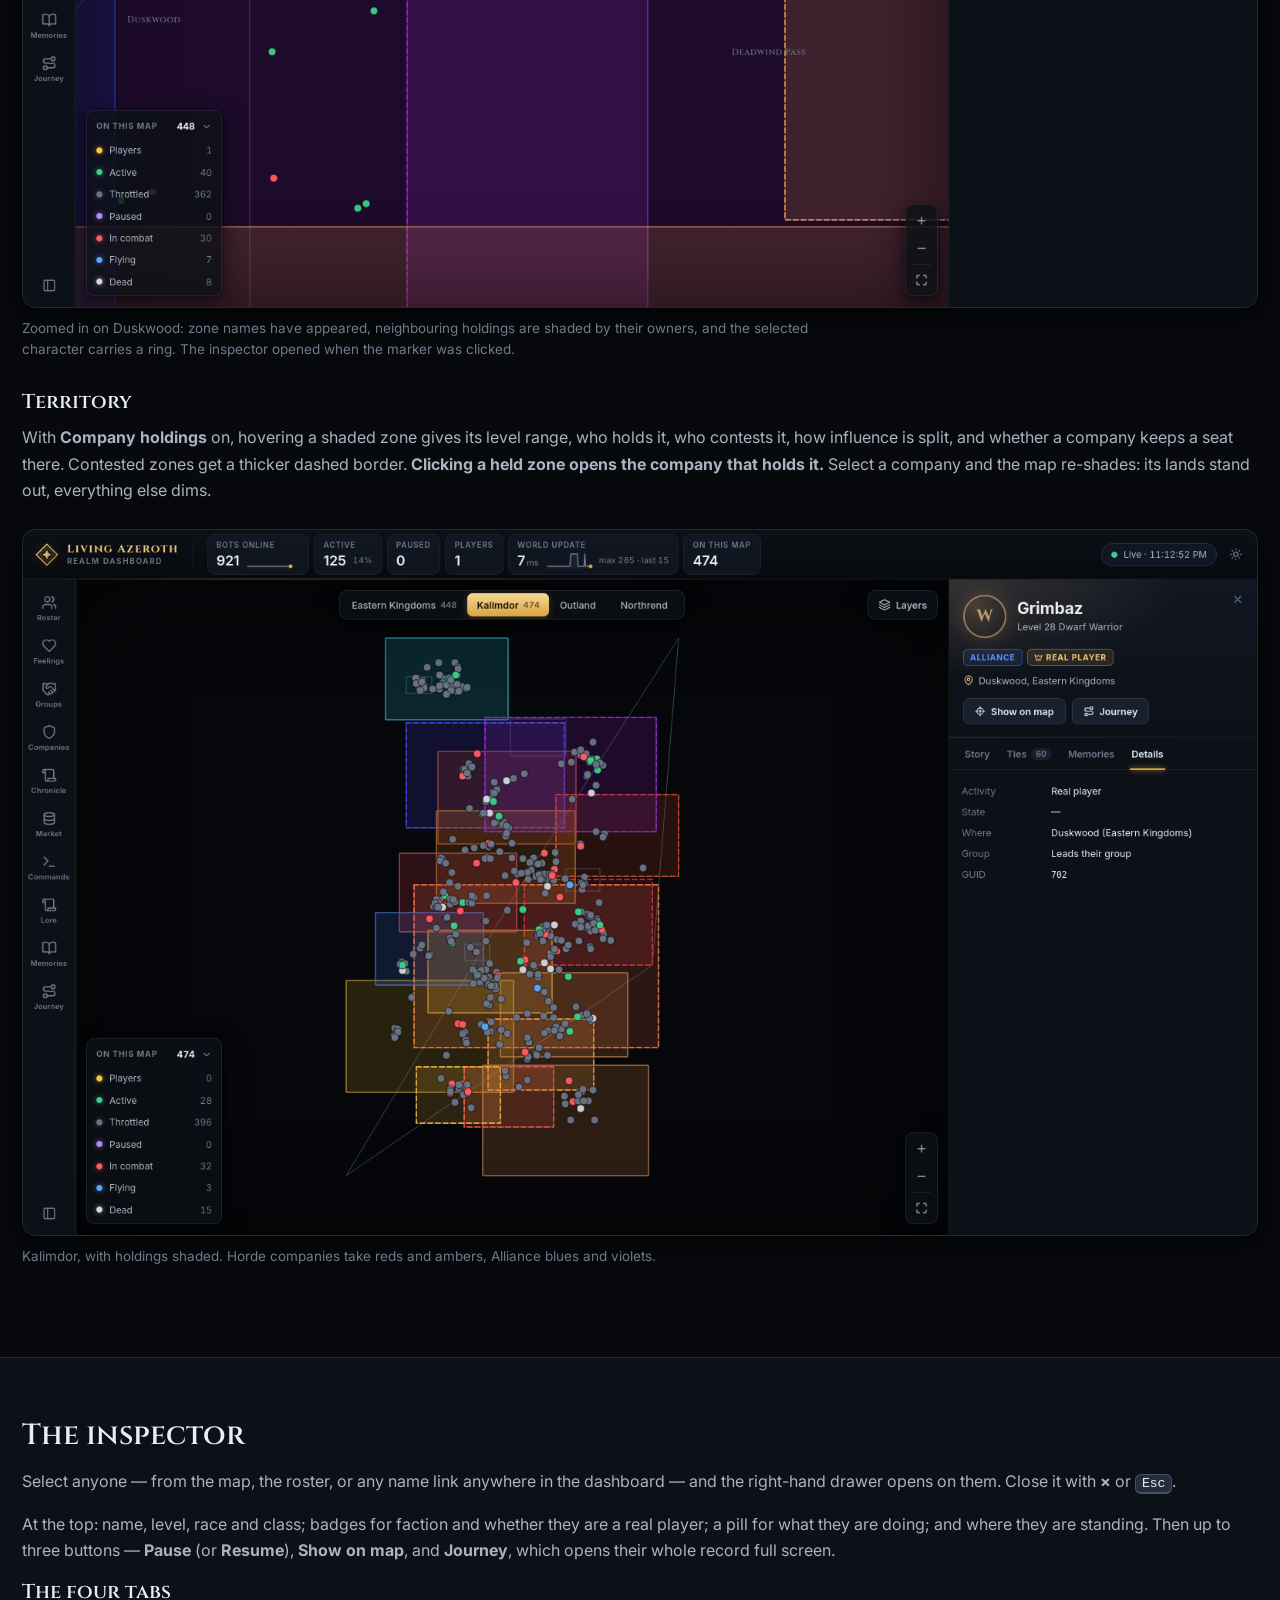
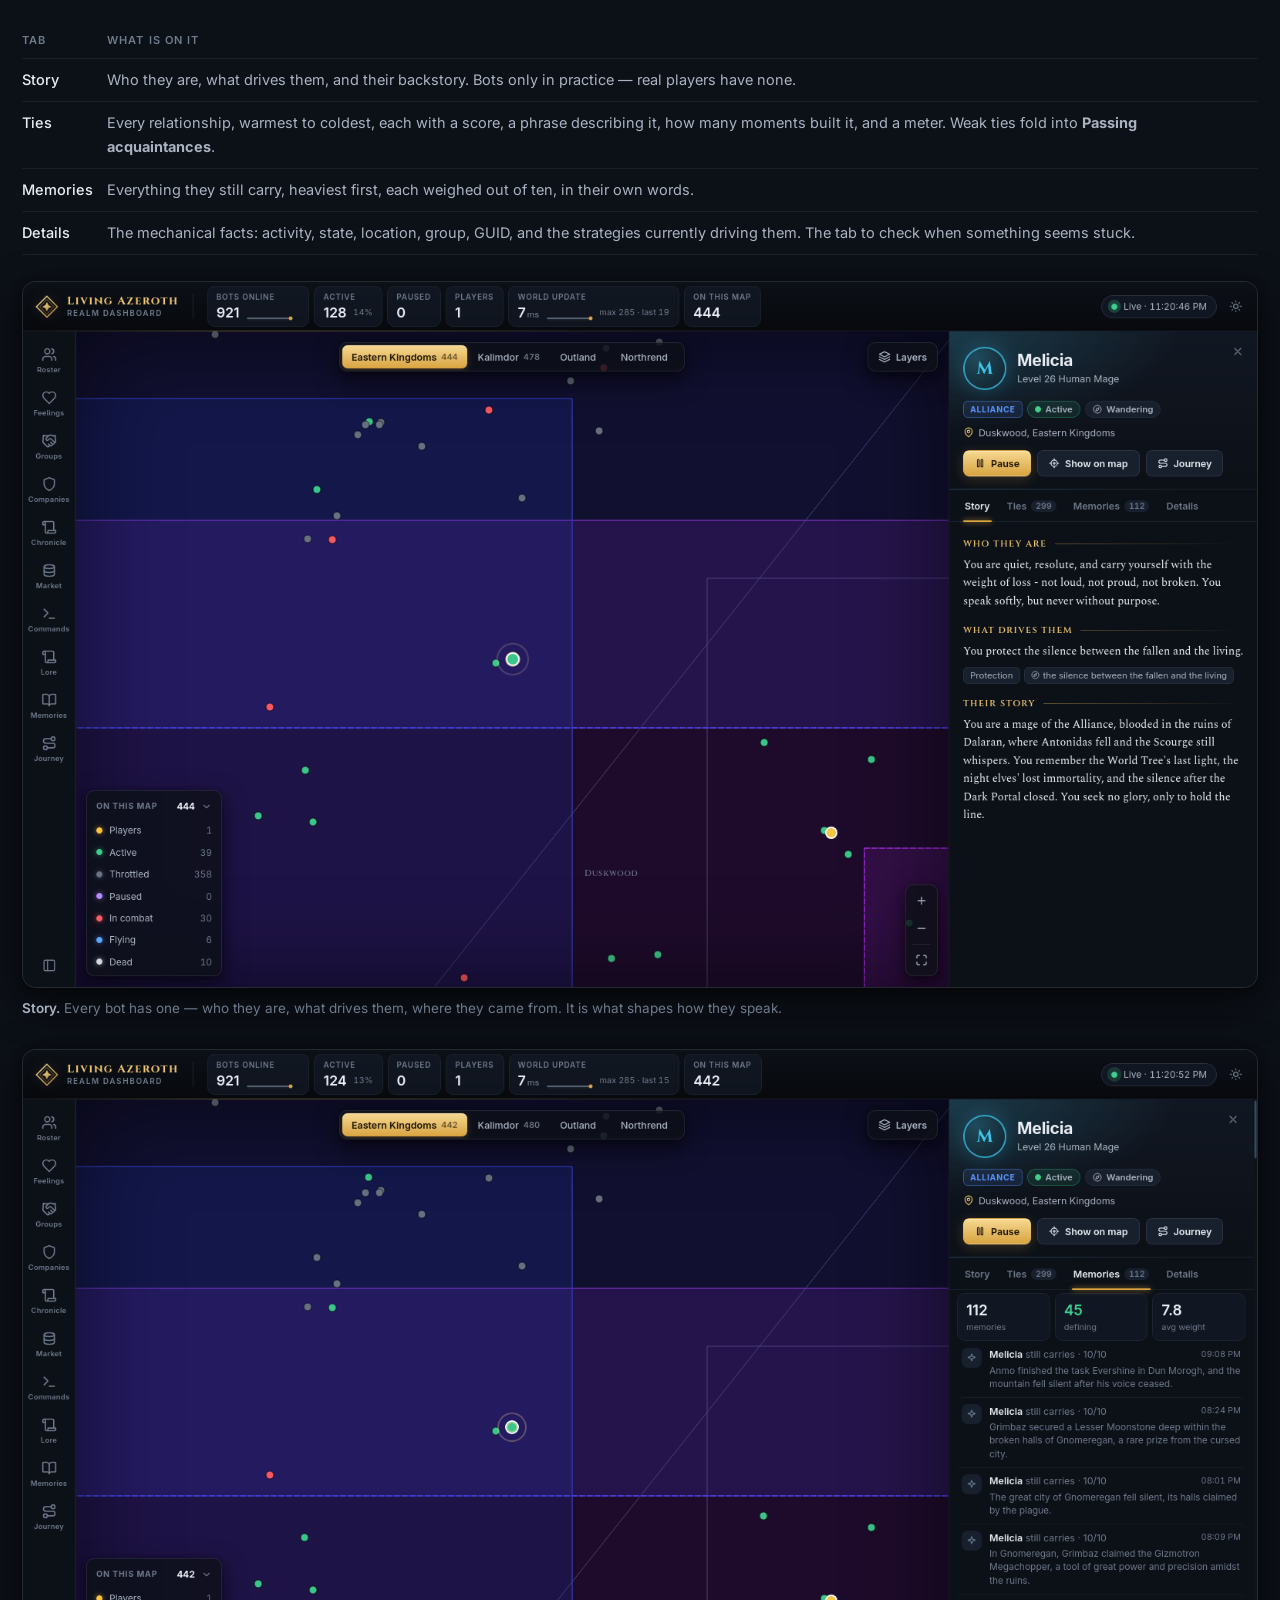
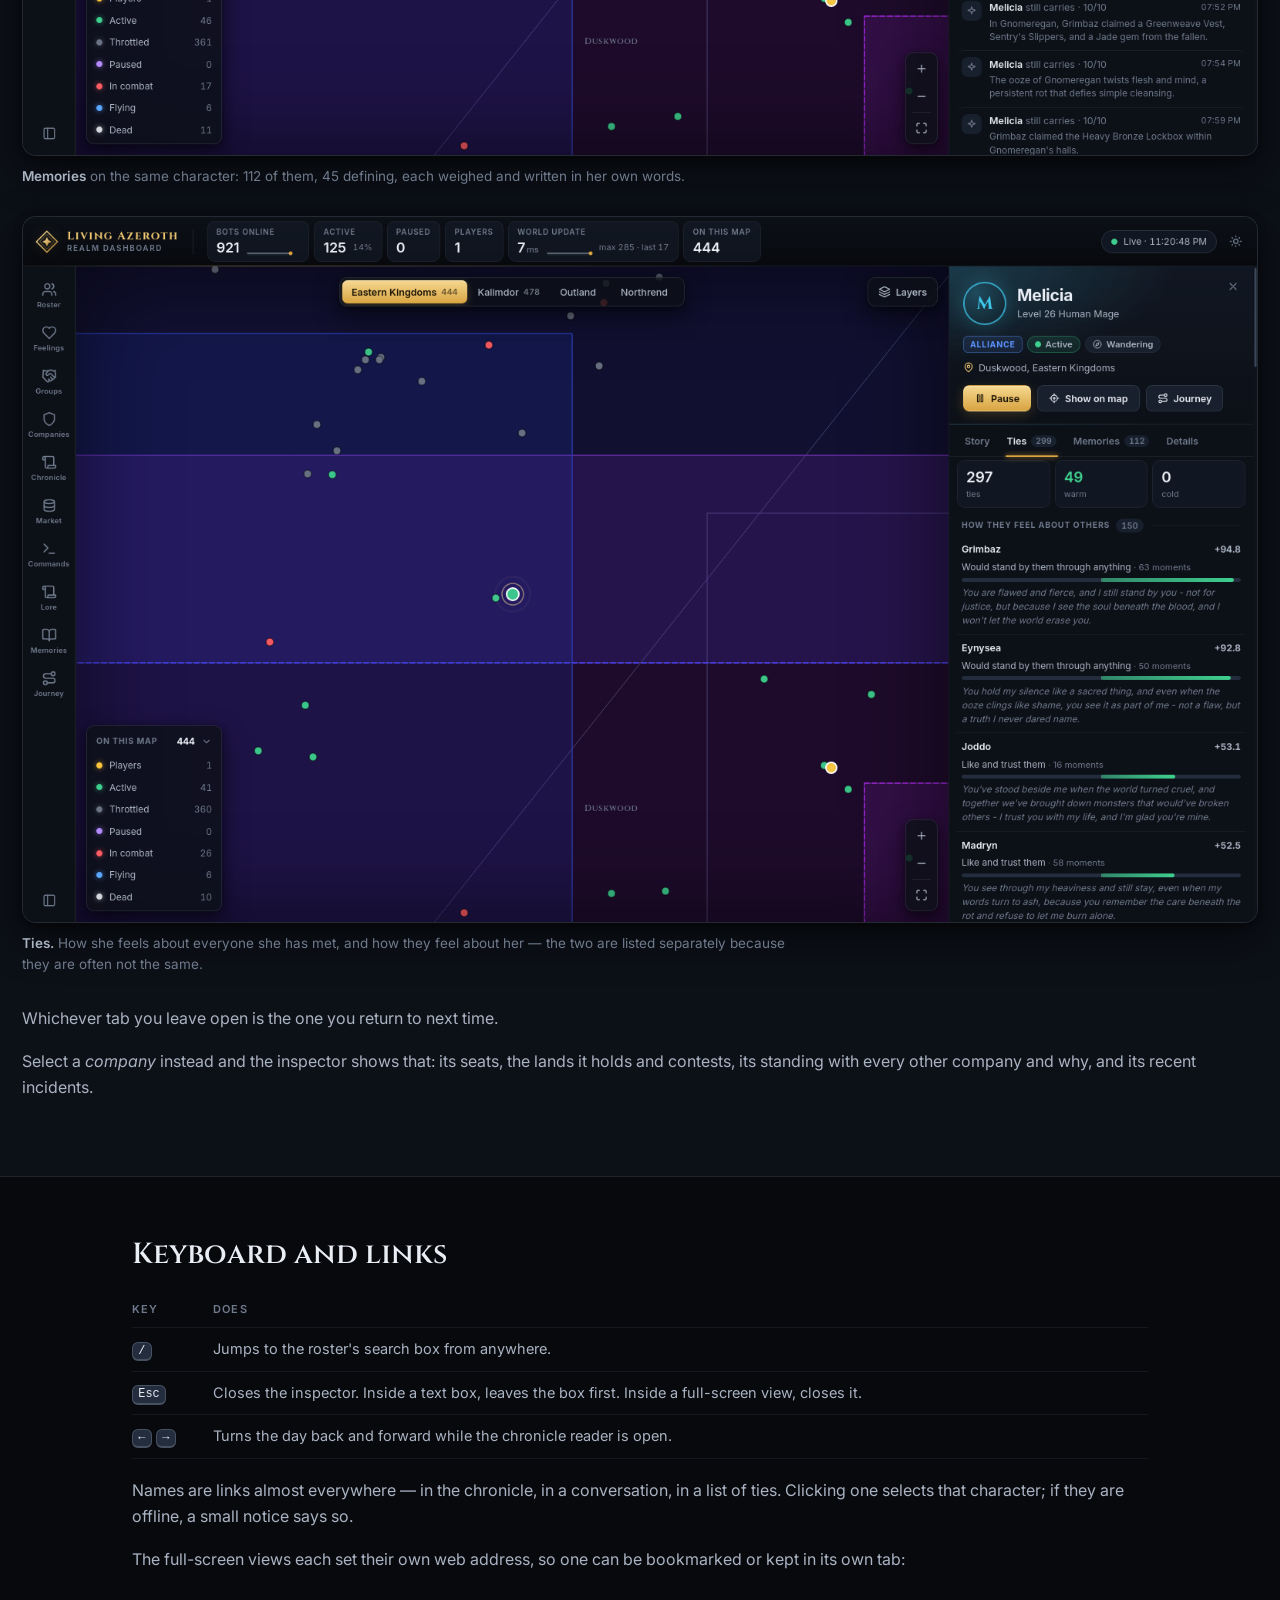
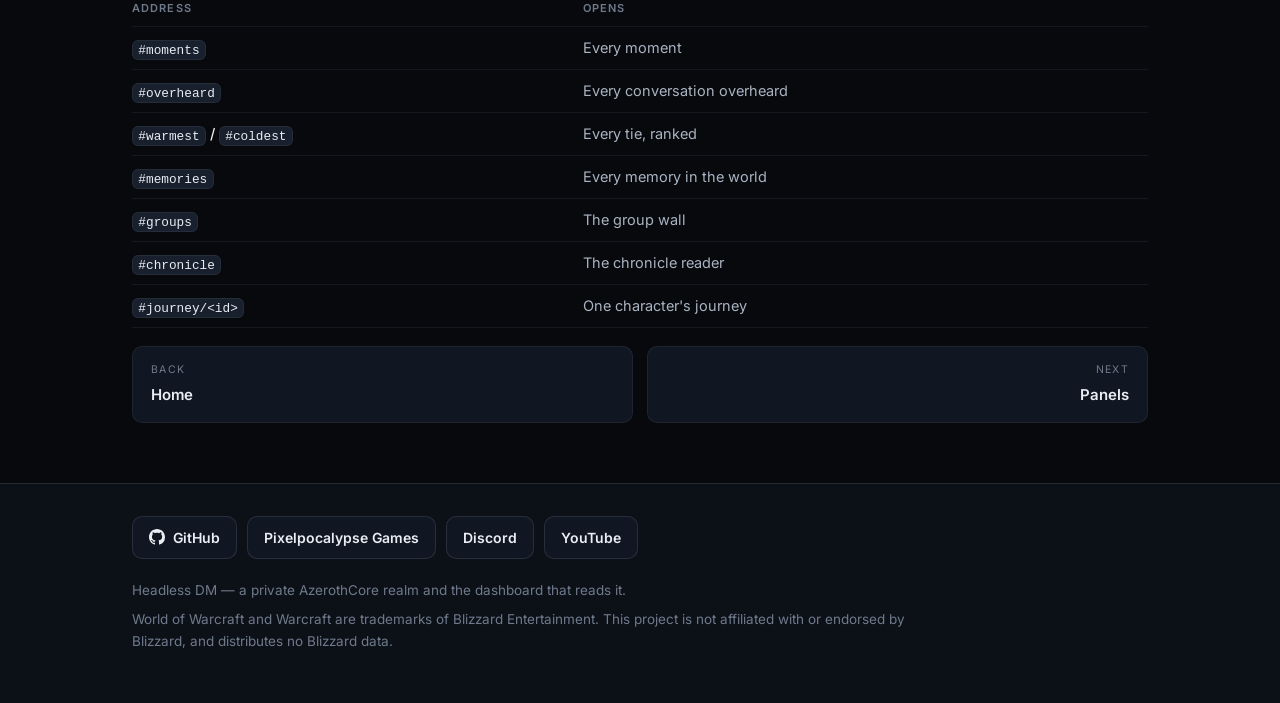
==== commit dbdc9aa4: "The green it was always supposed to be, and a face for the tab The logo and the rider are the operat" ====
--- a/dashboard.html
+++ b/dashboard.html
@@ -5,7 +5,17 @@
 <meta name="viewport" content="width=device-width, initial-scale=1">
 <title>The interface · Headless DM</title>
 <meta name="description" content="The anatomy of the Headless DM dashboard: the five regions, the statistics bar, the map and its legend, the inspector, and the keyboard.">
-<link rel="icon" href="data:image/svg+xml,%3Csvg xmlns='http://www.w3.org/2000/svg' viewBox='0 0 32 32'%3E%3Cpath d='M16 1.5 30.5 16 16 30.5 1.5 16Z' fill='none' stroke='%23d9a441' stroke-width='2'/%3E%3Cpath d='M16 9.5 18.2 13.8 22.5 16 18.2 18.2 16 22.5 13.8 18.2 9.5 16 13.8 13.8Z' fill='%23d9a441'/%3E%3C/svg%3E">
+<meta property="og:type" content="website">
+<meta property="og:site_name" content="Headless DM">
+<meta property="og:title" content="The interface · Headless DM">
+<meta property="og:description" content="The anatomy of the Headless DM dashboard: the five regions, the statistics bar, the map and its legend, the inspector, and the keyboard.">
+<meta property="og:url" content="https://bazola.github.io/headless-dm-page/dashboard.html">
+<meta property="og:image" content="https://bazola.github.io/headless-dm-page/img/og.jpg">
+<meta property="og:image:width" content="1200">
+<meta property="og:image:height" content="630">
+<meta name="twitter:card" content="summary_large_image">
+<link rel="icon" type="image/png" sizes="32x32" href="img/favicon-32.png">
+<link rel="apple-touch-icon" href="img/apple-touch-icon.png">
 <link rel="preconnect" href="https://fonts.googleapis.com">
 <link rel="preconnect" href="https://fonts.gstatic.com" crossorigin>
 <link rel="stylesheet" href="https://fonts.googleapis.com/css2?family=Cinzel:wght@500;600;700&family=Inter:wght@400;500;600;700&family=Spectral:ital,wght@0,400;0,500;1,400&display=swap">
@@ -15,10 +25,7 @@
 
 <nav class="nav">
   <a class="nav-brand" href="index.html">
-    <svg width="24" height="24" viewBox="0 0 32 32" aria-hidden="true">
-      <path d="M16 1.5 30.5 16 16 30.5 1.5 16Z" fill="none" stroke="#d9a441" stroke-width="1.6"/>
-      <path d="M16 9.5 18.2 13.8 22.5 16 18.2 18.2 16 22.5 13.8 18.2 9.5 16 13.8 13.8Z" fill="#d9a441"/>
-    </svg>
+    <img class="nav-mark" src="img/mark-64.png" width="28" height="28" alt="">
     Headless DM
   </a>
   <div class="nav-links">
--- a/css/site.css
+++ b/css/site.css
@@ -19,12 +19,12 @@
   --ink-2: #aab3c2;
   --ink-3: #6f7a8c;
 
-  --gold: #d9a441;
-  --gold-hi: #f6d992;
-  --gold-text: #f0c872;
-  --gold-ink: #1b1306;
-  --gold-wash: rgba(232, 184, 90, .12);
-  --gold-line: rgba(232, 184, 90, .38);
+  --brand: #7ddc6a;
+  --brand-hi: #a8fd96;
+  --brand-text: #9be88b;
+  --brand-ink: #0c1508;
+  --brand-wash: rgba(138, 235, 130, .12);
+  --brand-line: rgba(138, 235, 130, .38);
 
   --warm: #3ecf8e;
   --cold: #ff6b6b;
@@ -62,8 +62,8 @@
 
 img { max-width: 100%; }
 
-a { color: var(--gold-text); text-decoration-color: var(--gold-line); text-underline-offset: 2px; }
-a:hover { color: var(--gold-hi); }
+a { color: var(--brand-text); text-decoration-color: var(--brand-line); text-underline-offset: 2px; }
+a:hover { color: var(--brand-hi); }
 
 code, kbd { font-family: var(--font-mono); font-size: .88em; }
 code {
@@ -111,7 +111,7 @@
   color: var(--ink);
   text-decoration: none;
 }
-.nav-brand:hover { color: var(--gold-hi); }
+.nav-brand:hover { color: var(--brand-hi); }
 .nav-links { display: flex; gap: 4px; flex-wrap: wrap; margin-left: auto; }
 .nav-links a {
   padding: 6px 12px;
@@ -122,7 +122,7 @@
   text-decoration: none;
 }
 .nav-links a:hover { background: var(--bg-3); color: var(--ink); }
-.nav-links a.on { background: var(--gold-wash); color: var(--gold-text); }
+.nav-links a.on { background: var(--brand-wash); color: var(--brand-text); }
 
 /* ---- Layout ---- */
 
@@ -147,7 +147,7 @@
   font-weight: 600;
   letter-spacing: .17em;
   text-transform: uppercase;
-  color: var(--gold-text);
+  color: var(--brand-text);
   margin-bottom: 10px;
 }
 .muted { color: var(--ink-3); }
@@ -156,7 +156,7 @@
 
 .hero {
   padding-block: 52px 40px;
-  background: radial-gradient(760px 340px at 12% -20%, rgba(232, 184, 90, .07), transparent 62%);
+  background: radial-gradient(760px 340px at 12% -20%, rgba(138, 235, 130, .07), transparent 62%);
   border-bottom: 1px solid var(--line-2);
 }
 .hero h1 { max-width: 26ch; }
@@ -197,7 +197,7 @@
 .card h3 { margin-bottom: .35em; font-size: 18px; }
 .card p:last-child { margin-bottom: 0; }
 .card-link { text-decoration: none; display: block; }
-.card-link:hover { border-color: var(--gold-line); background: var(--bg-3); }
+.card-link:hover { border-color: var(--brand-line); background: var(--bg-3); }
 
 /* ---- Stat tiles ---- */
 
@@ -252,15 +252,15 @@
 /* ---- Callouts ---- */
 
 .note {
-  border-left: 3px solid var(--gold);
-  background: var(--gold-wash);
+  border-left: 3px solid var(--brand);
+  background: var(--brand-wash);
   border-radius: 0 var(--radius) var(--radius) 0;
   padding: 14px 18px;
   margin: 22px 0;
   font-size: 14.5px;
 }
 .note p:last-child { margin-bottom: 0; }
-.note b { color: var(--gold-text); }
+.note b { color: var(--brand-text); }
 
 /* ---- Legend dots, matching the map ---- */
 
@@ -321,9 +321,9 @@
   display: grid;
   place-items: center;
   border-radius: 50%;
-  background: var(--gold-wash);
-  border: 1px solid var(--gold-line);
-  color: var(--gold-text);
+  background: var(--brand-wash);
+  border: 1px solid var(--brand-line);
+  color: var(--brand-text);
   font-weight: 700;
   font-size: 13.5px;
   font-family: var(--font-ui);
@@ -346,7 +346,7 @@
   width: 6px;
   height: 6px;
   border-radius: 50%;
-  background: var(--gold);
+  background: var(--brand);
 }
 ul.plain > li b { color: var(--ink); }
 
@@ -361,7 +361,7 @@
   padding: 14px 18px;
   text-decoration: none;
 }
-.pager a:hover { border-color: var(--gold-line); background: var(--bg-3); }
+.pager a:hover { border-color: var(--brand-line); background: var(--bg-3); }
 .pager .dir {
   display: block;
   font-size: 10.5px;
@@ -411,8 +411,11 @@
   margin-bottom: -1px;
 }
 .subnav a:hover { color: var(--ink); }
-.subnav a.on { color: var(--gold-text); border-bottom-color: var(--gold); }
+.subnav a.on { color: var(--brand-text); border-bottom-color: var(--brand); }
 @media (max-width: 620px) { .subnav { position: static; } }
+
+/* The brand mark, beside the wordmark in the navigation. */
+.nav-mark { display: block; flex: none; }
 
 /* ---- Landing hero ---- */
 
@@ -420,16 +423,46 @@
   padding-block: 76px 60px;
   border-bottom: 1px solid var(--line-2);
   background:
-    radial-gradient(900px 420px at 15% -25%, rgba(232, 184, 90, .10), transparent 64%),
+    radial-gradient(900px 420px at 15% -25%, rgba(138, 235, 130, .10), transparent 64%),
     radial-gradient(700px 360px at 92% 8%, rgba(91, 147, 255, .07), transparent 62%);
 }
+/* The home page's hero carries the art itself. The gradient is heavy on the left, where the
+   words are, and lets the rider through on the right -- at narrow widths the text sits over the
+   picture, so the wash has to hold there too. */
+.hero-art {
+  background:
+    linear-gradient(100deg, rgba(7, 9, 13, .97) 0%, rgba(7, 9, 13, .93) 38%, rgba(7, 9, 13, .62) 72%, rgba(7, 9, 13, .38) 100%),
+    url("../img/hero-1200.jpg") center right / cover no-repeat;
+}
+@media (min-width: 1280px) {
+  .hero-art {
+    background:
+      linear-gradient(100deg, rgba(7, 9, 13, .97) 0%, rgba(7, 9, 13, .92) 40%, rgba(7, 9, 13, .55) 74%, rgba(7, 9, 13, .3) 100%),
+      url("../img/hero.jpg") center right / cover no-repeat;
+  }
+}
+@media (max-width: 720px) {
+  .hero-art {
+    background:
+      linear-gradient(180deg, rgba(7, 9, 13, .9) 0%, rgba(7, 9, 13, .95) 60%),
+      url("../img/hero-1200.jpg") center / cover no-repeat;
+  }
+}
+
+.hero-logo {
+  display: block;
+  width: min(400px, 78%);
+  height: auto;
+  margin: 0 0 22px -6px;   /* the wordmark's own glow carries a little padding of its own */
+}
+
 .hero-home h1 {
   font-size: clamp(34px, 6.4vw, 62px);
   line-height: 1.04;
   max-width: 17ch;
   margin-bottom: .34em;
 }
-.hero-home h1 em { font-style: normal; color: var(--gold-text); }
+.hero-home h1 em { font-style: normal; color: var(--brand-text); }
 .hero-home .lead { font-size: 18.5px; max-width: 64ch; }
 
 .cta-row { display: flex; gap: 12px; flex-wrap: wrap; margin-top: 30px; }
@@ -446,17 +479,17 @@
   background: var(--bg-2);
   color: var(--ink);
 }
-.btn:hover { border-color: var(--gold-line); background: var(--bg-3); color: var(--gold-hi); }
-.btn-gold {
-  background: var(--gold);
-  border-color: var(--gold);
-  color: var(--gold-ink);
-}
-.btn-gold:hover { background: var(--gold-hi); border-color: var(--gold-hi); color: var(--gold-ink); }
-
-/* The source link: second in weight only to the gold call to action. */
+.btn:hover { border-color: var(--brand-line); background: var(--bg-3); color: var(--brand-hi); }
+.btn-brand {
+  background: var(--brand);
+  border-color: var(--brand);
+  color: var(--brand-ink);
+}
+.btn-brand:hover { background: var(--brand-hi); border-color: var(--brand-hi); color: var(--brand-ink); }
+
+/* The source link: second in weight only to the brand call to action. */
 .btn-code { background: var(--bg-3); border-color: var(--line-3); color: var(--ink); }
-.btn-code:hover { background: var(--bg-4); border-color: var(--gold-line); color: var(--gold-hi); }
+.btn-code:hover { background: var(--bg-4); border-color: var(--brand-line); color: var(--brand-hi); }
 .btn svg { flex: none; }
 
 /* ---- Status pills ---- */
@@ -484,7 +517,7 @@
   background: currentColor;
 }
 .pill-live { color: var(--warm); border-color: rgba(62, 207, 142, .35); background: rgba(62, 207, 142, .09); }
-.pill-planned { color: var(--gold-text); border-color: var(--gold-line); background: var(--gold-wash); }
+.pill-planned { color: var(--brand-text); border-color: var(--brand-line); background: var(--brand-wash); }
 .pill-idea { color: var(--ink-3); }
 
 /* ---- Feature chapters (the Features page) ---- */
@@ -517,7 +550,7 @@
 .road-card {
   background: var(--bg-2);
   border: 1px solid var(--line);
-  border-left: 3px solid var(--gold);
+  border-left: 3px solid var(--brand);
   border-radius: 0 var(--radius-l) var(--radius-l) 0;
   padding: 26px 28px;
 }
@@ -532,7 +565,7 @@
 .road-num {
   font-family: var(--font-mono);
   font-size: 12px;
-  color: var(--gold-text);
+  color: var(--brand-text);
   letter-spacing: .12em;
 }
 .road-card .promise {
@@ -579,7 +612,7 @@
   margin: 0 0 26px;
 }
 .ex-key {
-  border-left: 2px solid var(--gold);
+  border-left: 2px solid var(--brand);
   background: var(--bg-2);
   border-radius: 0 var(--radius) var(--radius) 0;
   padding: 18px 22px;
@@ -618,9 +651,9 @@
   line-height: 1.5;
   color: var(--ink-2);
 }
-.said-player .nm { color: var(--gold-text); }
+.said-player .nm { color: var(--brand-text); }
 .said-player q { color: var(--ink); }
-.said q b { color: var(--gold-hi); font-weight: 500; }
+.said q b { color: var(--brand-hi); font-weight: 500; }
 @media (max-width: 620px) {
   .said { grid-template-columns: minmax(0, 1fr); gap: 2px; }
   .said .nm { text-align: left; }
@@ -753,5 +786,5 @@
   font-size: 14px;
   text-decoration: none;
 }
-.foot-links a:hover { border-color: var(--gold-line); background: var(--bg-3); color: var(--gold-hi); }
+.foot-links a:hover { border-color: var(--brand-line); background: var(--bg-3); color: var(--brand-hi); }
 .foot-links svg { flex: none; }
